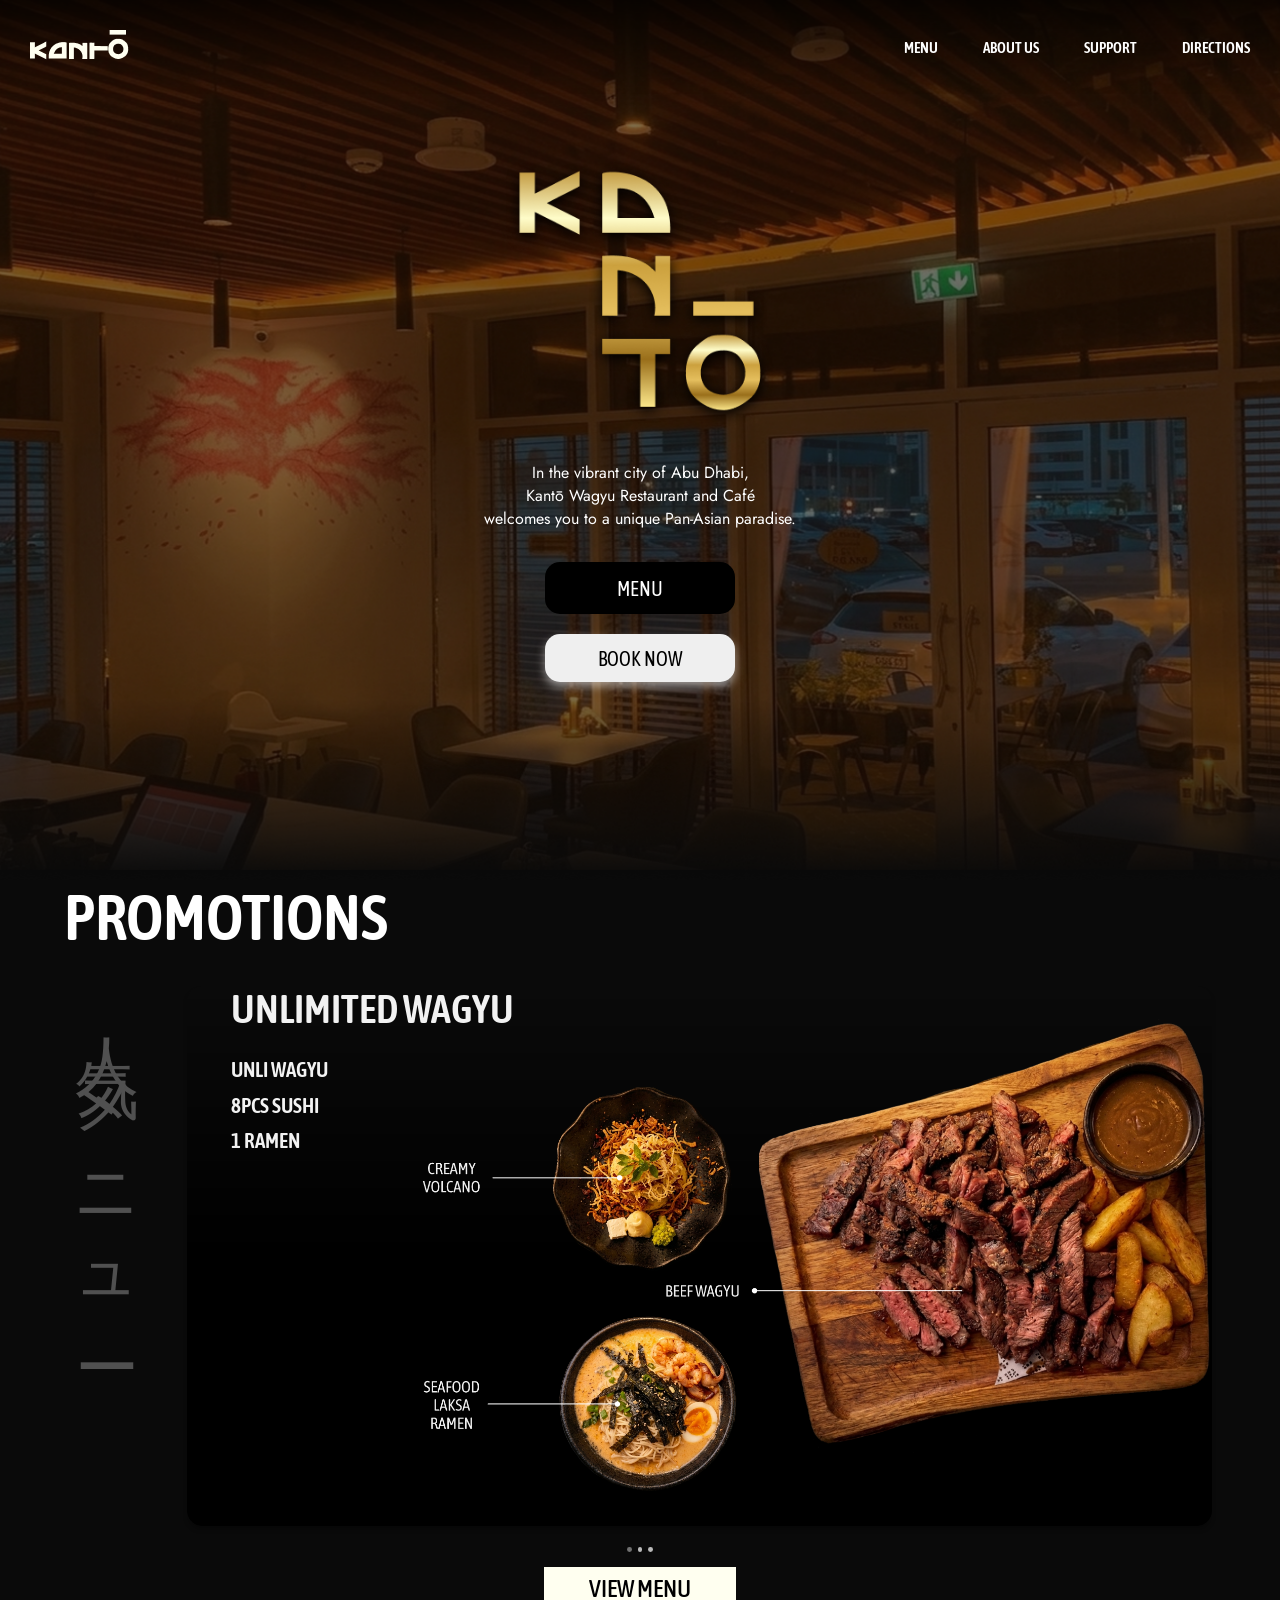
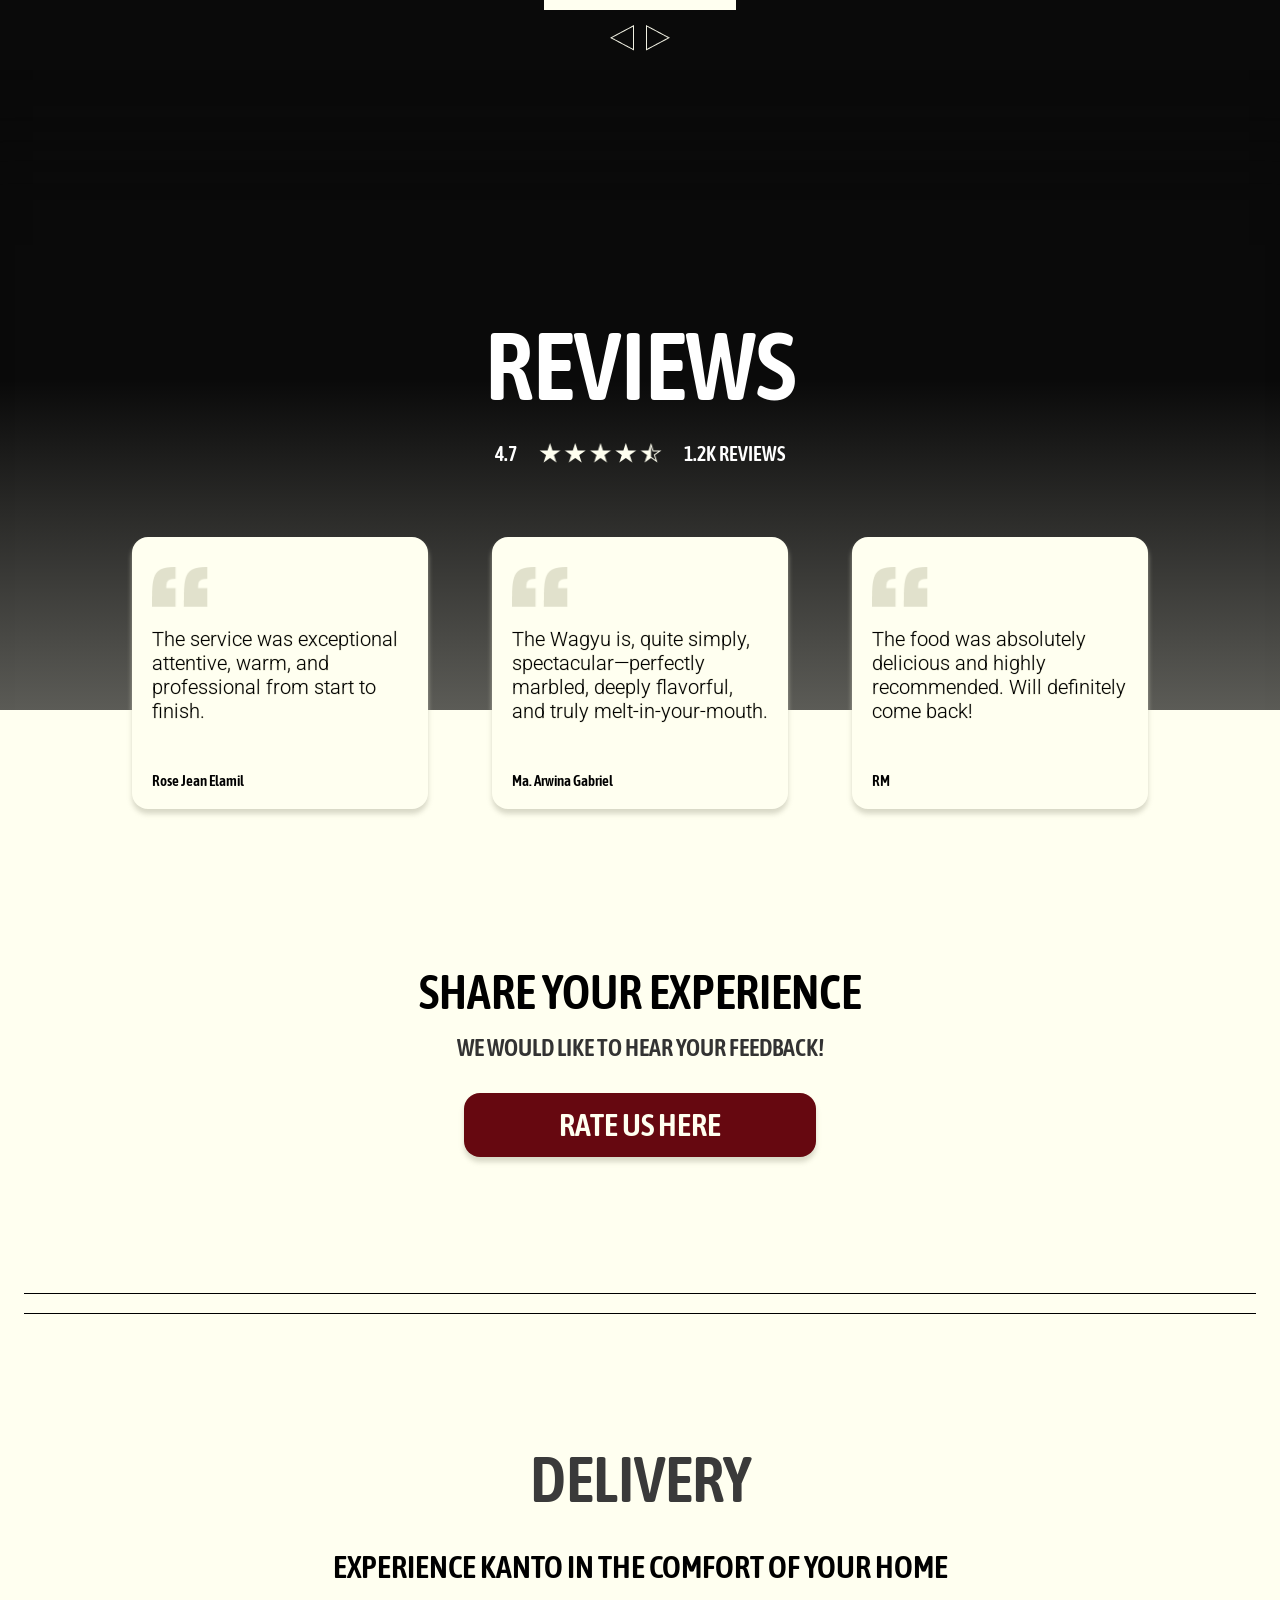
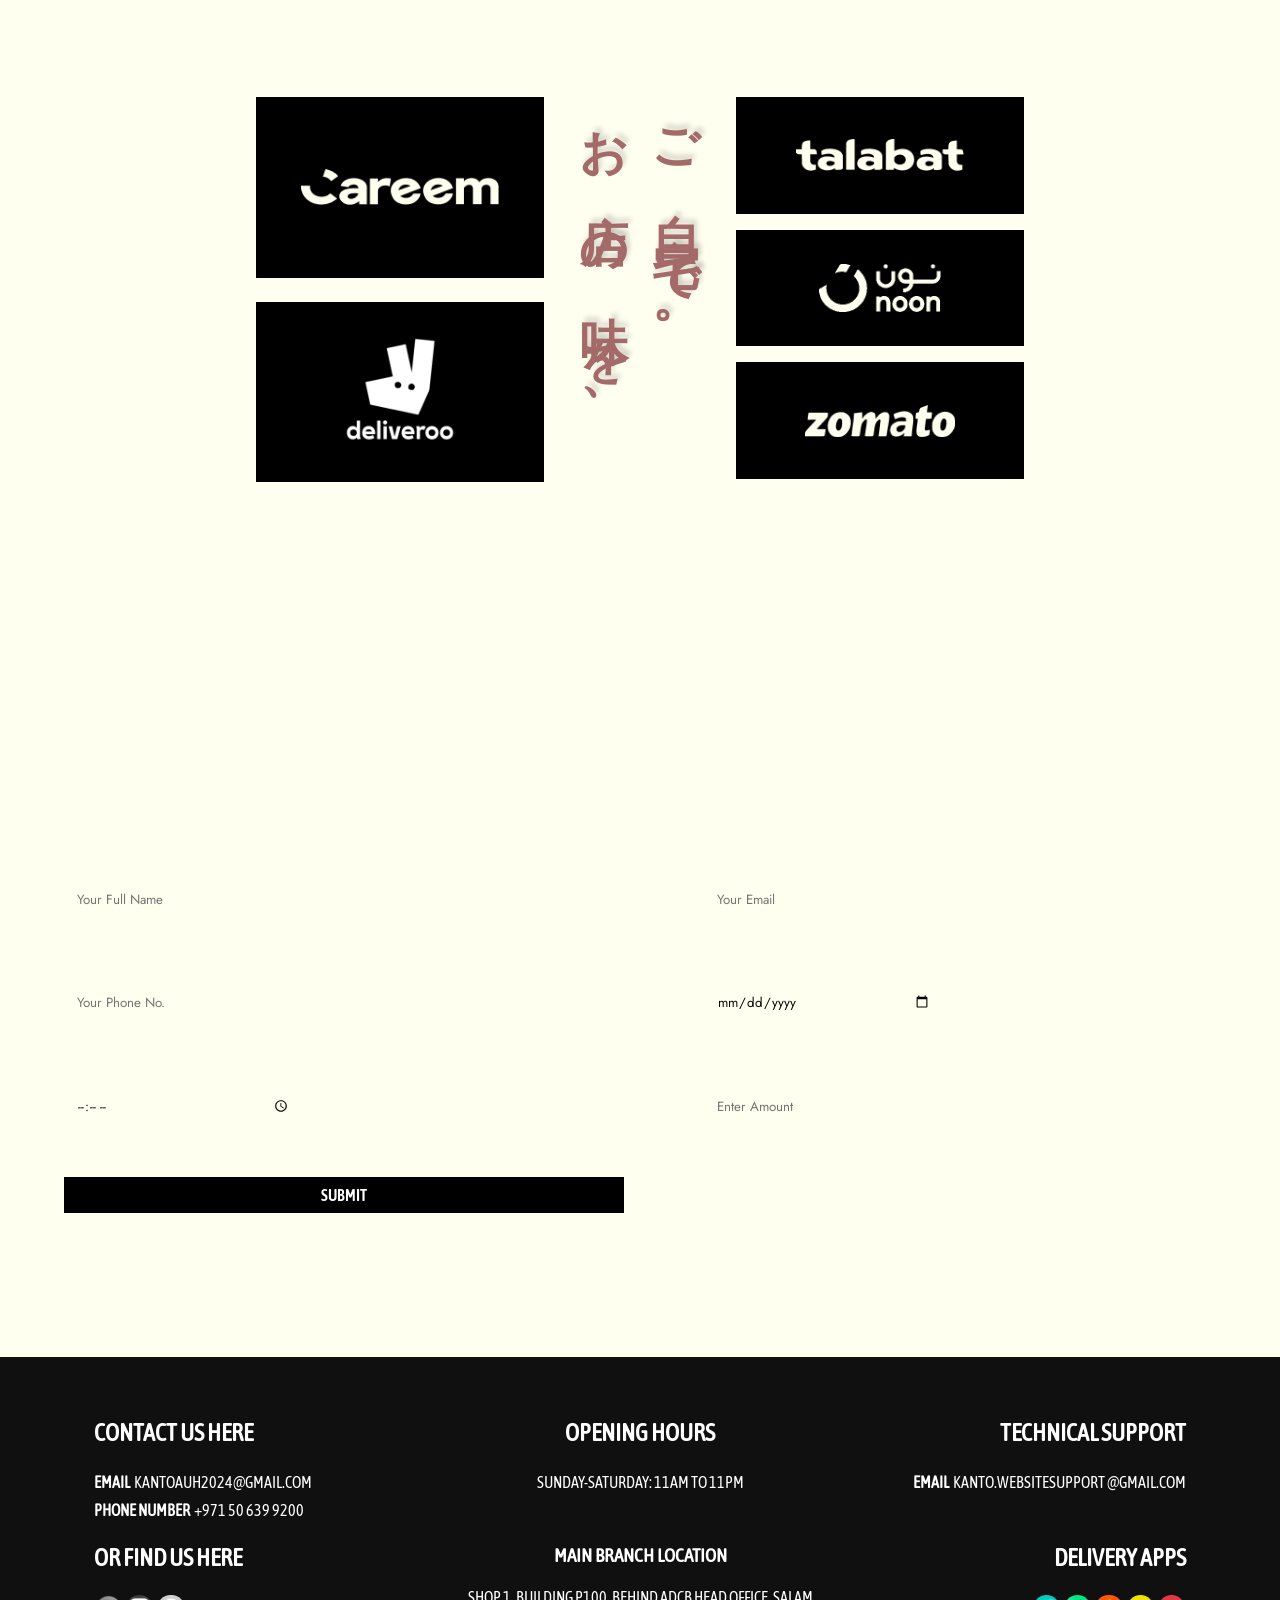
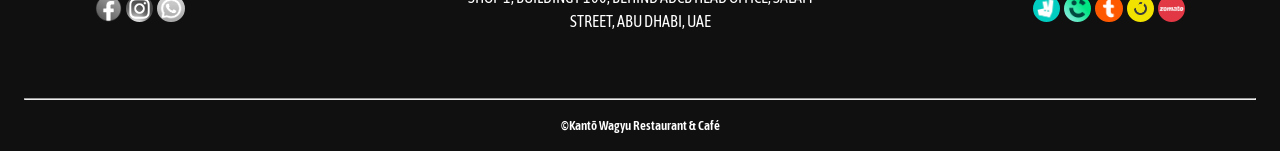
==== Website/index.html @ 74eca1c1 "Fix Backgrounds" ====
<!DOCTYPE html>
<html lang="en">

<head>
    <meta charset="UTF-8">
    <meta name="viewport" content="width=device-width, initial-scale=1.0">
    <link rel="stylesheet" href="style.css"> <!-- External style sheet -->
    <link rel="icon" href="website-media/Header/kanto-main-logo.ico" type="image/x-icon"> <!-- Sets document icon -->
    <title>Kantō Wagyu Restaurant & Café</title>
</head>

<body id="home-pattern-bg">
    <!-- Header Section -->
    <header class="bg-img" id="home-bg">
        <!-- Navigation  -->
        <nav class="nav-bar">
            <!-- Logo that leads to Home -->
            <a href="index.html">
                <img src="website-media/Header/kanto-nav.png" class="header-logo" alt="Kanto Logo">
            </a>

            <!-- Navigation Links -->
            <div class="nav-links" id="nav-links">
                <ul>
                    <li><a href="menu.html">MENU</a></li>
                    <li><a href="about.html">ABOUT US</a></li>
                    <li><a href="support.html">SUPPORT</a></li>
                    <li><a href="directions.html">DIRECTIONS</a></li>
                </ul>
            </div>

            <!-- Navigation button for mobile -->
            <button class="nav-button" id="nav-toggle">
                <img src="website-media/Header/nav-button.png" alt="nav button">
            </button>
        </nav>

        <!-- Home -->
        <div class="overlay-cont">
            <img src="website-media/Header/kanto-main-logo.png" alt="kanto main logo">
            <p><span class="extra-header-text">In the vibrant city of Abu Dhabi,<br></span> Kantō Wagyu Restaurant and
                Café<span class="remove-desktop-text">, <br>a unique Pan-Asian paradise.
                </span><span class="extra-header-text"> <br>welcomes you to a unique
                    Pan-Asian paradise.</span></p>
            <button id="menu-header-button" onclick="window.location.href = 'menu.html';">MENU</button>
            <button id="book-header-button" onclick="window.location.href = 'home.html#book';">BOOK NOW</button>
        </div>
    </header>
    <p lang="ja" class="japanese-promotions-text" id="jap-promotion-text-1">人気メニュー</p>
    <!-- Main Section -->
    <main id="home-main">
        <section id="promotions">
            <h1>PROMOTIONS</h1>                
            <div class="slideshow-container">
                <p lang="ja" class="japanese-promotions-text" id="jap-promotion-text-2">人気メニュー</p>
                <div class="promotion-offer">
                    <div class="offers-text">                        
                        <h2>UNLIMITED WAGYU</h2>
                        <div class="offer-details">
                            <p>UNLI WAGYU</p>
                            <p>8PCS SUSHI</p>
                            <p>1 RAMEN</p>
                        </div>
                    </div>
                    <picture onclick="window.location.href = 'menu.html#promos';">
                        <source media="(min-width: 1280px)"
                            srcset="website-media\Home\offers-carousel\unli-wagyu\unli-wagyu-desktop.png">
                        <source media="(min-width: 800px)"
                            srcset="website-media\Home\offers-carousel\unli-wagyu\unli-wagyu-tablet.png">
                        <img src="website-media/Home/offers-carousel/unli-wagyu/unli-wagyu-mobile.png" alt="unli wagyu"
                            width="100%">
                    </picture>
                </div>

                <div class="promotion-offer">
                    <div class="offers-text">
                        <h2>UNLIMITED WAGYU</h2>
                        <div class="offer-details">
                            <p>UNLI WAGYU</p>
                            <p>8PCS SUSHI</p>
                            <p>1 RAMEN</p>
                        </div>
                    </div>
                    <picture onclick="window.location.href = 'menu.html#promos';">
                        <source media="(min-width: 1280px)"
                            srcset="website-media\Home\offers-carousel\unli-wagyu\unli-wagyu-desktop.png">
                        <source media="(min-width: 800px)"
                            srcset="website-media\Home\offers-carousel\unli-wagyu\unli-wagyu-tablet.png">
                        <img src="website-media/Home/offers-carousel/unli-wagyu/unli-wagyu-mobile.png" alt=""
                            width="100%">
                    </picture>
                </div>

                <div class="promotion-offer">
                    <div class="offers-text">
                        <h2>UNLIMITED WAGYU</h2>
                        <div class="offer-details">
                            <p>UNLI WAGYU</p>
                            <p>8PCS SUSHI</p>
                            <p>1 RAMEN</p>
                        </div>
                    </div>
                    <picture onclick="window.location.href = 'menu.html#promos';">
                        <source media="(min-width: 1280px)"
                            srcset="website-media\Home\offers-carousel\unli-wagyu\unli-wagyu-desktop.png">
                        <source media="(min-width: 800px)"
                            srcset="website-media\Home\offers-carousel\unli-wagyu\unli-wagyu-tablet.png">
                        <img src="website-media/Home/offers-carousel/unli-wagyu/unli-wagyu-mobile.png" alt=""
                            width="100%">
                    </picture>
                </div>

                <a class="prev" onclick="plusSlides(-1)"><img src="website-media/Home/offers-carousel/left-arrow.png"
                        alt="left arrow"></a>
                <a class="next" onclick="plusSlides(1)"><img src="website-media/Home/offers-carousel/right-arrow.png"
                        alt="right arrow"></a>

            </div>
            <div style="text-align:center">
                <span class="dot" onclick="currentSlide(1)"></span>
                <span class="dot" onclick="currentSlide(2)"></span>
                <span class="dot" onclick="currentSlide(3)"></span>
            </div>

            <button id="view-menu-btn" type="menu" onclick="window.location.href = 'menu.html';">VIEW MENU</button>
        </section>

        <section id="reviews">
            <div class="testimonials-section">
                <h1>REVIEWS</h1>
                <div class="review-header-details">
                    <div id="star-rating">
                        <p>4.7</p>
                        <img src="website-media/Home/reviews/Rating.png" alt="Star rating">
                    </div>
                    <p>1.2K REVIEWS</p>
                </div>
                <div class="testimonials-cont">
                    <div class="testimonial">
                        <div class="testimonial-content">
                            <img src="website-media/Home/reviews/Quote.png" alt="quotes">
                            <p class="testimonial-text">The service was exceptional attentive, warm, and professional
                                from
                                start to finish.</p>
                            <p class="testimonial-writer">Rose Jean Elamil</p>
                        </div>
                    </div>
                    <div class="testimonial">
                        <div class="testimonial-content">
                            <img src="website-media/Home/reviews/Quote.png" alt="quotes">
                            <p class="testimonial-text">The Wagyu is, quite simply, spectacular—perfectly marbled,
                                deeply
                                flavorful, and truly melt-in-your-mouth.</p>
                            <p class="testimonial-writer">Ma. Arwina Gabriel</p>
                        </div>
                    </div>
                    <div class="testimonial" id="third-testimonial">
                        <div class="testimonial-content">
                            <img src="website-media/Home/reviews/Quote.png" alt="quotes">
                            <p class="testimonial-text">The food was absolutely delicious and highly recommended. Will
                                definitely come back!</p>
                            <p class="testimonial-writer">RM</p>
                        </div>
                    </div>
                </div>
            </div>
            <div class="share-experience-section">
                <h2>SHARE YOUR EXPERIENCE</h2>
                <h3>WE WOULD LIKE TO HEAR YOUR FEEDBACK!</h3>
                <button type="button"
                    onclick="window.location.href = 'https://www.google.com/search?q=google+reviews+kanto+wagyu&sca_esv=33d040cb389eca3f&biw=1536&bih=738&sxsrf=ANbL-n4kOKtAxNxRjHkMAG6D3qXJvG21lA%3A1777046009325&ei=-ZHraZHhEt3o7_UPidOHuAI&oq=google+reviews+&gs_lp=[base64]&sclient=gws-wiz-serp#lrd=0x3e5e67fa5ac65985:0x7c468b4ffab50834,3,,,,'">
                    RATE US HERE
                </button>
            </div>
        </section>

        <section id="delivery">
            <hr>
            <hr>

            <h1>DELIVERY</h1>
            <h2>EXPERIENCE KANTO IN THE COMFORT OF YOUR HOME</h2>
            <div class="supported-deliveries">
                <div class="left-delivery-brand">
                    <a href="https://www.careem.com/en-AE/food?srsltid=AfmBOopY6dyT9Fq6PMv54_ls0Q9TacLWR9AQfyQo1hq0aner9zUSiROL"
                        target="_blank" class="delivery-brand">
                        <img src="website-media/Home/delivery/careem.png" alt="careem">
                    </a>
                    <a href="https://deliveroo.ae/menu/abu-dhabi/al-danah/kanto-wagyu-restaurant-and-cafe"
                        target="_blank" class="delivery-brand" id="deliveroo-delivery">
                        <img src="website-media/Home/delivery/deliveroo.png" alt="deliveroo">
                    </a>
                </div>

                <div id="japanese-delivery-text">
                    <h3 lang="ja">お店の味を、</h3>
                    <h3 lang="ja">ご自宅で。</h3>
                </div>

                <div class="right-delivery-brand">
                    <a href="https://www.talabat.com/uae/restaurant/735410/kanto-wagyu-restaurant-and-caf-tourist-club-area-al-zahiya?aid=6485"
                        target="_blank" class="delivery-brand">
                        <img src="website-media/Home/delivery/talabat.png" alt="talabat">
                    </a>
                    <a href="https://food.noon.com/uae-en/outlet/KNTWGYZZ1J-Kant%C5%8D%20Wagyu/" target="_blank"
                        class="delivery-brand" id="noon-delivery"><img src="website-media/Home/delivery/noon.png"
                            alt="noon">
                    </a>
                    <a href="https://www.zomato.com/abudhabi/kanto-najda" target="_blank" class="delivery-brand"><img
                            src="website-media/Home/delivery/zomato.png" alt="zomato">
                    </a>
                </div>
            </div>
        </section>

        <section id="book">
            <h1>RESERVATION</h1>
            <h2>DINE WITH US — RESERVE WITH US NOW</h2>
            <form id="form" action="https://api.web3forms.com/submit" method="POST">

                <input type="hidden" name="access_key" value="0e348fdd-46d6-4855-92d9-6eb8d5ed67f2">
                <input type="hidden" name="subject" value="Table Reservation Inquiry">
                <input type="hidden" name="from_name" value="Customer">

                <div class="book-first-name">
                    <label for="First Name">Full Name*</label>
                    <input type="text" name="name" id="bname" placeholder="Your Full Name" required>
                </div>

                <div class="book-phone-number">
                    <label for="Phone Number">Phone Number*</label>
                    <input type="number" name="mobile" id="bphonenumber" placeholder="Your Phone No." required>
                </div>

                <div class="book-email">
                    <label for="Email">Email*</label>
                    <input type="text" name="email" id="bemail" placeholder="Your Email" required>
                </div>

                <div class="book-date">
                    <label for="Date">Date*</label>
                    <input type="date" name="date" id="bdate" required>
                </div>

                <div class="book-time">
                    <label for="Time">Time*</label>
                    <input type="time" name="time" id="btime" required>
                </div>

                <div class="book-guests">
                    <label for="Guest Size">Guest Size*</label>
                    <input type="number" name="guest" id="bguest" placeholder="Enter Amount" required>
                </div>

                <button type="submit" value="send">SUBMIT</button>
            </form>
        </section>
    </main>

    <!-- Footer Section -->
    <footer>
        <div class="more-info">

            <!-- Kanto Wagyu Contact Information -->
            <div class="contact-us-here">
                <h5>CONTACT US HERE</h5>
                <p><b>EMAIL</b> KANTOAUH2024@GMAIL.COM</p>
                <p><b>PHONE NUMBER</b> +971 50 639 9200</p>
            </div>

            <!-- Kanto Wagyu Social Media -->
            <div class="find-us-here">
                <h5>OR FIND US HERE</h5>
                <div class="footer-social-media">
                    <a href="https://www.facebook.com/kantowagyurestaurant/" target="_blank"><img
                            src="website-media/Footer/facebook.png" alt="facebook"></a>
                    <a href="https://www.instagram.com/kantowagyu/" target="_blank"><img
                            src="website-media/Footer/instagram.png" alt="instagram"></a>
                    <a href="https://wa.me/971506399200" target="_blank"><img src="website-media/Footer/whatsapp.png"
                            alt="whatsapp"></a>
                </div>
            </div>

            <!-- Kanto Wagyu Opening Hours -->
            <div class="opening-hours">
                <h5>OPENING HOURS</h5>
                <p>SUNDAY-SATURDAY: 11AM TO 11PM</p>
            </div>

            <!-- Technical Support Contact Information  -->
            <div class="technical-support">
                <h5>TECHNICAL SUPPORT</h5>
                <p><b>EMAIL</b> KANTO.WEBSITESUPPORT <span>@GMAIL.COM</span></p>
            </div>

            <!-- Kanto Wagyu Location -->
            <div class="branch-location">
                <h6>MAIN BRANCH LOCATION</h6>
                <p>SHOP 1, BUILDING P100, BEHIND ADCB HEAD OFFICE, SALAM STREET, ABU DHABI, UAE</p>
            </div>

            <!-- Delivery Apps -->
            <div class="delivery-apps">
                <h5>DELIVERY APPS</h5>
                <div class="footer-delivery-apps">
                    <a href="https://deliveroo.ae/menu/abu-dhabi/al-danah/kanto-wagyu-restaurant-and-cafe"
                        target="_blank"><img src="website-media/Footer/deliveroo.png" alt="deliveroo"></a>
                    <a href="https://www.careem.com/en-AE/food?srsltid=AfmBOopY6dyT9Fq6PMv54_ls0Q9TacLWR9AQfyQo1hq0aner9zUSiROL"
                        target="_blank"><img src="website-media/Footer/careem.jpg" alt="careem"></a>
                    <a href="https://www.talabat.com/uae/restaurant/735410/kanto-wagyu-restaurant-and-caf-tourist-club-area-al-zahiya?aid=6485"
                        target="_blank"><img src="website-media/Footer/talabat.png" alt="talabat"></a>
                    <a href="https://food.noon.com/uae-en/outlet/KNTWGYZZ1J-Kant%C5%8D%20Wagyu/" target="_blank"><img
                            src="website-media/Footer/noon.png" alt="noon"></a>
                    <a href="https://www.zomato.com/abudhabi/kanto-najda" target="_blank"><img
                            src="website-media/Footer/zomato.png" alt="zomato"></a>
                </div>
            </div>
        </div>

        <hr>

        <p class="copyright">&copy;Kantō Wagyu Restaurant & Café</p>
    </footer>

    <script src="index.js"></script> <!-- External JavaScript  -->
</body>

</html>
---- Website/style.css ----
/* ===== FONTS INITIALIZE ===== */

@font-face {
    font-family: 'Asap Condensed';
    src: url(website-media/Fonts/AsapCondensed-Regular.ttf) format('truetype');
}

@font-face {
    font-family: 'Asap Condensed Medium';
    src: url(website-media/Fonts/AsapCondensed-Medium.ttf) format('truetype');
}

@font-face {
    font-family: 'Asap Condensed SemiBold';
    src: url(website-media/Fonts/AsapCondensed-SemiBold.ttf) format('truetype');
}

@font-face {
    font-family: 'Jost';
    src: url(website-media/Fonts/Jost-VariableFont_wght.ttf) format('truetype');
}

@font-face {
    font-family: 'Noto Serif JP';
    src: url(website-media/Fonts/NotoSerifJP-SemiBold.ttf) format('truetype');
}

@font-face {
    font-family: 'Roboto';
    src: url(website-media/Fonts/Roboto-Light.ttf) format('truetype');
}



/* ===== ROOT VARIABLES ===== */
:root {
    --main-font: 'Asap Condensed';
    --main-font-medium: 'Asap Condensed Medium';
    --main-font-bold: 'Asap Condensed SemiBold';
    --secondary-font: 'Jost';
    --tertiary-font: 'Roboto';
    --japanese-font: 'Noto Serif JP';
}

body {
    margin: 0;
    padding: 0;
    background: linear-gradient(#0A0A0A, #0A0A0A, #0A0A0A, #fffff0, #fffff0, #fffff0);
    font-family: Arial, Helvetica, sans-serif; /* not final lol */
    display: flex;
    flex-direction: column;
}

/* ===== HEADER SECTION STYLING ===== */

/* Header Backgrounds Styling */
.bg-img {
    background-image: url("website-media/Header/home-bg.png");
    width: 100%;
    height: 50em;
    background-position: bottom;
    background-repeat: no-repeat;
    background-size: cover;
    position: relative;
}

/* The spacing between the header logo and navigation button */


header nav {
    display: flex;
    justify-content: space-between;
    align-items: center;
    width: 100%;
    background: linear-gradient(rgba(0, 0, 0, 0.726), transparent);
    top: 0;
    position: fixed;
    z-index: 1000;
}

header nav .scrolled {
    background-color: black;
}

/* The background color for when the navigation is opened */
header.nav-open nav {
    background: #0A0A0A;
}

/* Kanto logo's size and spacing */
.header-logo {
    width: 70px;
    height: 20px;
    margin: 30px;
}

/* Navigation button's styling and spacing */
.nav-button {
    margin: 30px;
    background: none;
    border: none;
    cursor: pointer;
    transition: transform 0.2s ease;
}

/* The transformation for when the button is clicked */
.nav-button:active {
    transform: scale(0.9);
}

/* The menu icon's size */
.nav-button img {
    width: auto;
    height: 15px;
}

/* The navigation links' styling when it's opened */
.nav-links {
    position: absolute;
    top: 5em;
    left: 0;
    width: 100%;
    max-height: 0;
    opacity: 0;
    transform: translateY(-10px);
    overflow: hidden;
    background: #0A0A0A;
    transition: max-height 0.4s ease, opacity 0.3s ease, transform 0.3s ease;
    font-family: var(--main-font-bold), sans-serif;
}

/* The transformation when the navigation links are presented */
.nav-links.open {
    max-height: 400px;
    opacity: 1;
    transform: translateY(0);
    border-top: 1px solid #e2e2e2;
}

/* The navigation list's styling as a whole */
.nav-links ul {
    list-style: none;
    margin: 0;
    padding: 0;
}

/* Styling for each navigation anchor link */
.nav-links ul li a {
    display: block;
    padding: 15px 0;
    text-decoration: none;
    text-align: center;
    color: #e2e2e2;
    animation: fade-up 0.4s ease forwards;
}

/* When the mouse cursor hovers a navigation link */
.nav-links ul li a:hover {
    background-color: #660810;
}

.overlay-cont {
    display: flex;
    flex-direction: column;
    align-items: center;
    justify-content: center;
    margin-top: 5em;
}

.overlay-cont p {
    color: white;
    text-align: center;
    font-size: 0.9em;
    margin: 0 2em;
    padding: 2em 0;
    font-family: var(--secondary-font), sans-serif;
}

.extra-header-text {
    display: none;
}

.overlay-cont img {
    height: 166px;
    margin-top: 5em;
}

.overlay-cont button {
    width: 9.6em;
    height: 2.5em;
    margin-bottom: 1em;
    border-radius: 15px;
    font-family: var(--main-font), sans-serif;
    font-size: 0.9em;
}

#menu-header-button {
    background-color: black;
    border: none;
    color: white;
    transition: ease 0.3s;
}

#menu-header-button:hover {
    background-color: hsl(0, 0%, 20%);
    box-shadow: none;
}

#book-header-button {
    box-shadow: 0 5px 10px rgba(255, 255, 255, 0.5);
    border: none;
    transition: ease 0.3s;
}

#book-header-button:hover {
    background-color: hsl(0, 0%, 80%);
}


/* =============== MOBILE FIRST APPROACH =============== */

/* ===== MAIN STYLING (MENU PAGE) ===== */

#menu-bg {
    background-image: url(website-media/Menu/reviews-menu-bg.png);
    background-repeat: no-repeat;
    background-position: bottom;
    background-size: cover;
    background-attachment: fixed;
}

.title {
    margin: 20px 0 0 0;
    color: #FFFFFF;
    text-align: center;
    line-height: 1.0;
    font-family: var(--main-font), sans-serif;
    background: black;
}

.title h1 {
    padding: 3em 0 0 0;
    font-size: 25px;
}

.title h2 {
    margin: 5px 0 0 0;
    font-weight: 100;
    font-size: 18px;
}

.btn-container {
    padding: 20px 0;
    display: flex;
    flex-wrap: wrap;
    justify-content: center;
    gap: 10px;
    background: black;
}

.btn-container button {
    padding: 5px 15px;
    background-color: #660810;
    color:#FFFFFF;
    font-size: 10px;
    border: none;
    border-radius: 10px;
    font-family: var(--secondary-font), sans-serif;
}

.btn-container button:hover, .beige-bg button:hover {
    background-color: #350000;
    box-shadow: 0 0 8px 2px #801622;
    transform: scale(1.03);
    transition: 0.2s ease;
}

hr {
    margin: 0;
}

.menu-display-section {
    background: linear-gradient(#000000ac 1%, transparent);
    padding: 20px;
    font-family: var(--main-font), sans-serif;
    color:#FFFFFF;
}

.menu-group, .sub-menu-group {
    display: grid;
    grid-template-columns: repeat(2, 1fr);
    grid-template-rows: repeat(auto, 1fr);
    margin-top: 5px;
    gap: 10px;
}

.sub-menu-group, .sub-menu-group h2, h3 {
    grid-area: auto/span 2;
}

.sub-menu-group h3 {
    margin: 0;
    font-size: 15px;
    align-self:first baseline;
}

#business-lunch {
    margin-bottom: 0;
}

.menu-item {
    background-color: #000000;
    border-radius: 10px;
    padding: 10px;
    display: grid;
    grid-template-columns: auto 1fr;
    grid-template-rows: auto auto 1fr;
    grid-auto-flow: dense;
    grid-row-gap: 10px; 
    column-gap: 10px;
    border: solid 1px #B93B41;
    line-height: 1.5;
}


.menu-item:hover {
    transform: scale(1.05);
    transition: 0.1s ease-in;
    box-shadow: 0 0 30px 3px #3a0a05;
    background-color: #3a0a05;
    border: solid 2px #fffff0;
}

.menu-item img {
    width: 100%;
    height: auto;
    border-radius: 5px;
    grid-area: 1/span 3;
    aspect-ratio: 3 / 2;
    object-fit: cover;
}

.menu-item p {
    margin: 0;
    font-size: 0.7rem;
}

.menu-item b {
    text-transform: uppercase;
}

.menu-item i {
    color:hsl(0, 0%, 67%)
}

.menu-item p:nth-child(2) {
    grid-area: 2 /span 2;
    align-self:first baseline;
}

.menu-item p:nth-child(3) {
    text-align: right;
}

.menu-item p:nth-child(4) {
    grid-area: 3 /span 3;
    justify-self: top;
    font-size: 12px;
    line-height: 1.5;
    color:rgba(255, 255, 255, 0.5)
}

.menu-item p:nth-child(5) {
    grid-area: 4 /span 3;
    justify-self: top;
    color:rgba(255, 255, 255, 0.5)
}

#business-lunch-2 {
    grid-area: auto /span 2;
}

#business-lunch-2 p:nth-child(2) {
    font-size: 20px;
}

.beige-bg {
    background-color: #FFFFF0;
    padding: 70px;
    text-align: center;
    line-height: .5;
    font-family: var(--main-font), sans-serif;
}

.beige-bg h2 {
    font-size: 25px;
}

.beige-bg h3 {
    font-size: 13px;
}

.beige-bg button {
    padding: 8px 50px;
    background-color: #660810;
    color:#FFFFFF;
    font-size: 15px;
    border: none;
    border-radius: 10px;
    font-family: var(--main-font), sans-serif;
}

/* ===== MAIN STYLING (HOME PAGE)===== */

main #home-main {
    display: grid;
}

.japanese-promotions-text {
    font-family: var(--japanese-font), sans-serif;
    color: #959595;
    opacity: 0.5;
    z-index: 50;
    font-size: 2.5em;
    text-align: center;
    margin: -1em 0 0 0;
}

#jap-promotion-text-2 {
    display: none;
}


/* ===== MAIN STYLING (HOME PAGE: PROMOTIONS)===== */

#promotions {
    background-color: #0A0A0A;
    color: white;
    text-align: center;
    font-family: var(--main-font-bold), sans-serif;
    padding-bottom: 3em;
}

#promotions h1 {
    font-size: 2.2em;
}

.promotion-offer {display: none}
.promotion-offer picture {
    vertical-align: middle;
    
}

.promotion-offer picture img, .promotion-offer picture source {
    animation: offersAnim 1s ease;
    max-width: 30em;
}

/* Slideshow container */
.slideshow-container {
    position: relative;
    margin: auto;
}

/* Next & previous buttons */
.prev, .next {
    cursor: pointer;
    position: absolute;
    top: 50%;
    width: auto;
    padding: 16px;
    margin-top: -22px;
    color: white;
    font-weight: bold;
    transition: 0.6s ease;
    border-radius: 0 3px 3px 0;
    user-select: none;
}

/* Position the "next button" to the right */
.next {
    right: 0;
    border-radius: 3px 0 0 3px;
}

/* Position the "next button" to the right */
.prev {
    left: 0;
    border-radius: 3px 0 0 3px;
}

.offers-text {
    color: #f2f2f2;
    text-align: center;
    position: absolute;
    width: 100%;
}

.offer-details {
    display: flex;
    gap: 2.5em;
    justify-content: center;
    animation: carouselAnim 0.5s ease forwards;
    animation-delay: 1s;
}

.offers-text h2 {
    font-size: 3em;
    margin: 0 0.3em 0.5em 0.3em;
    animation: carouselAnim 0.5s ease forwards;
    animation-delay: 0.8s;
}

/* The dots/bullets/indicators */
.dot {
    cursor: pointer;
    height: 0.3em;
    width: 0.3em;
    margin: 0 2px;
    background-color: #bbb;
    border-radius: 50%;
    display: inline-block;
    transition: background-color 0.6s ease;
}

.active, .dot:hover {
    background-color: #717171;
}

@keyframes carouselAnim {
    0% {opacity: 0; transform: translateX(-100px)} 
    100% {opacity: 1; transform: translateX(0px)}
}

@keyframes offersAnim {
    0% {opacity: 0; transform: scale(1.1)} 
    100% {opacity: 1; transform: scale(1)}
}

#view-menu-btn {
    margin: 1em;
    width: 5.8em;
    height: 1.55em;
    font-family: var(--main-font-medium), sans-serif;
    font-size: 1.25em;
    background-color: #FFFFF0;
    border: none;
}

/* ===== MAIN STYLING (HOME PAGE: REVIEWS)===== */

#reviews {
    font-family: var(--main-font-bold), sans-serif;   
}

#reviews h1{
    color: white;
    font-size: 2.25em;
    text-align: center;
    margin: 0 auto;
    padding-top: 3em;
}

.review-header-details {
    color: white;
    display: flex;
    flex-direction: column;
    justify-content: center;
    margin: 0.5em 0;
    text-align: center;
    gap: 0.5em;
}

#star-rating {
    display: flex;
    justify-content: center;
    gap: 0.5em;
}

.review-header-details p {
    margin: 0;
    font-size: 0.9em;
}

.review-header-details img {
    width: 5.5em;
    align-self: center;
}

.testimonials-section {
    background-image: linear-gradient(#0a0a0a, transparent),url(website-media/Home/reviews/reviews-bg-mobile.png);
    background-position: top;
    background-size: cover;
    height: 49em;
    background-repeat: no-repeat;
    background-attachment: fixed;
    box-shadow: inset 0 10em 5em -5em#0a0a0a85;
}

.testimonials-cont {
    display: flex;
    flex-direction: column;
    justify-content: center;
    align-items: center;
    margin-top: 4.5em;
    gap: 2.25em;
}

.testimonial {
    background-color: #FFFFF0;
    box-shadow: 0 5px 10px rgba(255, 255, 255, 0.5);
    border-radius: 1em;
    width: 20.2em;
    height: 10.3em;
    display: flex;
}

.testimonial-content {
    display: grid;
    grid-template-columns: 1fr 2fr;
    grid-template-rows: 1fr auto;
    padding: 2em 1em 1em 1em;
    column-gap: 0.1em;
}

.testimonial img {
    width: 4em;
    justify-self: start;
}

.testimonial .testimonial-writer {
    justify-self: start;
    align-self: start;
    font-size: 0.85em;
    margin: 0;
}

.testimonial-text {
    margin: 0 1.1em 0 0;
    font-family: var(--tertiary-font), sans-serif;
    -webkit-text-stroke: 0.5px #E1E1CC;
    paint-order: stroke fill;
}

#third-testimonial {
    box-shadow: 0 5px 5px #c9c9b7b5;
}

.share-experience-section {
    padding: 10em 0 5em 0;
    background-color: #FFFFF0;
}

.share-experience-section h2 {
    font-size: 2em;
    margin: 0.3em;
    text-align: center;
}

.share-experience-section h3 {
    margin: 0;
    font-size: 1em;
    text-align: center;
    color: #333333;
}

.share-experience-section button {
    color: #FFFFF0;
    font-family: var(--main-font-bold),sans-serif;
    font-size: 1.25em;
    background-color: #660810;
    border: none;
    width: 11em;
    height: 2.5em;
    border-radius: 0.5em;
    box-shadow: 0 5px 5px #c9c9b7b5;
    display: block;
    margin: 3em auto 0 auto;
}


/* ===== MAIN STYLING (HOME PAGE: DELIVERY)===== */

#delivery {
    background-color: #FFFFF0;
    padding: 1.5em;
    margin: 0;
    font-family: var(--main-font-bold), sans-serif;
}

#delivery hr{
    background-color: #000000;
    height: 0.5px;
    border: 0;
    margin-bottom: 1.25em;
}

#delivery h1 {
    font-size: 2.5em;
    color: #3A3A3A;
    text-align: center;
    margin: 2em 0 0.5em 0;
}

#delivery h2 {
    font-size: 1.25em;
    text-align: center;
    margin: 1em;
}

.supported-deliveries {
    justify-content: center;
    align-items: center;
    margin-top: 3em;
    margin: 3em 0 2em 0;
}

.supported-deliveries h3 {
    display: none;
}

.supported-deliveries a {
    background-color: #000000;
    width: 13.6em;
    height: 6em;
    display: flex;
    justify-content: center;
    align-items: center;
}

.supported-deliveries, .supported-deliveries .left-delivery-brand, .supported-deliveries .right-delivery-brand {
    display: flex;
    flex-direction: column;
    gap: 1.5em;
}

 #delivery img {
    height: 1.8em;
    display: flex;
 }

 #deliveroo-delivery img{
    height: 4em;
 }

 #noon-delivery img {
    height: 2.5em;
 }

/* ===== MAIN STYLING (HOME PAGE: RESERVATION)===== */

#book {
    background-image: url(website-media/Home/reservation/reserve-bg-mobile.png);
    background-size: cover;
    background-repeat: no-repeat;
    background-position: right;
    padding: 1em;
    font-family: var(--main-font-bold), sans-serif;
    color: #FFFFF0;
    text-align: center;
    background-attachment: fixed;
    
}

#book h1 {
    font-size: 2.5em;
    margin: 0.5em;
}

#book h2 {
    font-size: 1.25em;
}

#book form {
    display: flex;
    flex-direction: column;
    align-items: center;
    margin: 3em 0;
}

#book form div {
    display: flex;
    flex-direction: column;
}

#book form input {
    margin: 0.7em 0 1em 0;
    width: 12.9em;
    padding: 0.5em 1em;
    font-family: var(--secondary-font), sans-serif;
    background-color: #FFFFF0;
    border: none;
    color: #0A0A0A;
}

#book form input:focus {
    box-shadow: 0px 0px 10px #B93B41;
    font-weight: 500;
    outline: solid 0.5px white;
}

#book form button {
    width: 12.5em;
    background-color: #000000;
    border: none;
    font-size: 1em;
    color: white;
    font-family: var(--main-font-bold), sans-serif;
    height: 2.3em;
    padding: 0;
    margin: 1em 0;
}

/* ===== ABOUT US STYLING ===== */
.black-bg {
    background: #0A0A0A;
    color:#FFFFFF;
    font-family: var(--tertiary-font), sans-serif;
} 

#about-us-bg {
    background-image: url(website-media/Header/About\ Us\ Banner\ BG\ 1.png);
    background-repeat: no-repeat;
    background-position: bottom;
    margin: 80px 30px 30px 30px;
    padding: 100px;
    display: flex;
    flex-direction: column;
    justify-content: center;
    align-items: center;
}

#about-us-bg h4 {
    color: #FFFFF0;
    text-align: center;
    font-size: 12px;
}

#about-us-bg button {
    background-color: #FFFFF0;
    padding: 10px 15px;
    margin: 10px;
    color:#0A0A0A;
    text-align: center;
    font-size: 12px;
    border: none;
    border-radius: 3px;
}

#about-us-bg button:hover {
    background-color: #737373;
}

#japanese-about-text {
    margin: 0;
    writing-mode: vertical-rl;
    text-orientation: upright;
    align-self: center;
    letter-spacing: 15px;
}

.why-we-started, .sushi-images, .logo-story {
    padding: 30px;
    display: flex;
    flex-direction: column;
    justify-content: center;
    align-items: center;
    gap: 15px;
}

.why-we-started h2, .logo-story h2 {
    font-family: var(--main-font), sans-serif;
    font-size: 1.9em;
    word-spacing: 5px;
    font-weight: 900;
    text-align: center;
}

.why-we-started p {
    text-align: center;
}

.logo-story img, .kanto-elements img {
    width: 100%;
    height: auto;
}

.sushi-images {
    padding: 3px;
    flex-direction: row;
    gap: 80px;
}

.sushi {
    display: grid;
    grid-template-columns: repeat(1, 1fr);
    grid-template-rows: repeat(2, 1fr);
    justify-items: center;
    column-gap: 20px;
}

.kanto-elements {
    padding: 20px;
    display: grid;
    grid-template-columns: repeat(2, 1fr);
    font-family: var(--japanese-font), sans-serif;
    justify-items: center;
    font-size: 0.7em;
    gap: 10px;
}

.element-text {
    align-content: center;
}

/* ===== SUPPORT STYLING ===== */
#support-bg {
    background: none;
}

#support-bg ul li a {
    color: #660810
}

#support-body {
    background: none;
    font-family: var(--main-font-bold), sans-serif;
}

#questions {
    background-image: url(website-media/Support/Support\ BG\ Mobile.png);
    background-position: center;
    background-size: cover;
    background-repeat: no-repeat;
    color: #660810;
    margin: 0;
    padding: 100px 20px;
    display: grid;
    place-items: center;
    background-attachment: fixed;
}

#questions h1 {
    text-align: center;
    font-size: 1.9em;
    margin: 70px 20px;
}

.faq-list {
    margin: 100px auto;
    max-width: 70vw;    
}

.faq {
    background: #FFFFF0;
    border-radius: 0.5rem;
    border: solid 1px #660810;
    box-shadow: 0 5px 15px rgba(0, 0, 0, 0.1);
    gap: 10px;
    padding: 10px;
    margin-bottom: 20px;
}


.question {
    display: flex;
    justify-content: space-between;
    align-items: center;
    text-transform: capitalize;
    gap: 15px;
    font-size: 1em;
}

.question p {
    margin: 0;
    font-weight: 700;
    line-height: 1.5;
}

.question-btn {
    font-size: 0.9em;
    background: transparent;
    border-color: transparent;
    cursor: pointer;
    color: #660810;
    transition: all 0.3s linear;
}

.question-btn:hover {
    transform: rotate(90deg);
}

.answer {
    padding: 5px 0;
    border-top: 1px solid rgba(0, 0, 0, 0.2);
    line-height: 1.5;
}

.answer p {
    margin-bottom: 0;
    font-family: var(--main-font-medium);
    font-weight: 100;
    font-size: 0.8em;
    animation: showAnswer 0.5s ease;
}

/* hide text */
.answer {
    display: none;
}

.show-text .answer {
    display: block;
}

@keyframes showAnswer {
    0% {
        opacity: 0.5;
        transform: translateY(-5px);
    } 
    100% {
        opacity: 1;
        transform: translateY(0px);
    }
}

.minus-icon {
    display: none;
}

.faq.show-text .plus-icon {
    display: none;
}

.show-text .minus-icon {
    display: inline;
}

#feedback {
    background-image: url(website-media/Support/Contact\ Form\ BG\ Mobile.png);
    background-position: top;
    background-size: cover;
    justify-content: center;
    margin: 0;
    color: #FFFFF0;
}

#feedback h1 {
    text-align: center;
    font-size: 2em;
    margin: 0;
    padding: 70px 20px 0;
}

#feedback h2 {
    font-family: var(--main-font-medium);
    text-align: center;
    font-size: 1em;
    font-weight: 100;
    margin: 0;
    padding: 20px 60px;
}

#feedback-form {
    display: flex;
    flex-direction: column;
    place-items: center;
    gap: 30px;
    padding: 3em 0;
}

#input-section {
    display: flex;
    flex-direction: column;
    gap: 20px;
}

#input-section div {
    display: flex;
    flex-direction: column;
}

#feedback-comment {
    display: flex;
    flex-direction: column;
}

#feedback form label {
    color: #FFFFF0;
    font-size: 0.9em;;
}

#feedback-form input, textarea {
    margin: 0.7em 0 1em 0;
    width: 15em;
    padding: 0.5em 1em;
    font-family: var(--secondary-font), sans-serif;
    background-color: #D9D9D9;
    border: none;
    color: #0A0A0A;
    transition: 0.3s ease;
}

#feedback form input:focus, textarea:focus {
    box-shadow: 0px 0px 10px #B93B41;
    font-weight: 500;
    outline: solid 0.5px white;
}

#feedback form button {
    font-family: var(--main-font-bold), sans-serif;
    width: 130px;
    height: 40px;
    background-color: #31070B;
    border: none;
    font-size: 1em;
    color: white;
    padding: 0;
    margin: 1em 0;
}

#feedback form button:hover {
    background-color: #180507;
}

#support-footer {
    background: #31070B;
}

/* ===== DIRECTIONS STYLING ===== */

.directions-sec {
    background-image: url("website-media/Directions/directions-page-bg-mobile.png");
    background-position: bottom;
    background-repeat: no-repeat;
    background-size: cover;
    font-family: var(--main-font-bold), sans-serif;
    text-align: center;
    padding: 0.5em 0;
}

.directions-sec .header-desc {
    color: #660810;
}

.directions-sec .header-desc h1 {
    font-size: 2.25em;
    margin: 4em 0 0 0;
}

.directions-sec .header-desc p {
    margin: 0;
    font-family: var(--main-font), sans-serif;
}

.loc-details{
    background-color: #660810;
    display: grid;
    grid-template-columns: 1fr;
    grid-template-rows: auto;
    padding: 1em;
    max-width: 75%;
    margin: 3em auto 5em auto;
    text-align: left;
    color: #FFFFF0;
}

.loc-details hr {
    height: 2px;
    border: none;
    background-color: white;
    margin: 1em 0;
}

.loc-details h3{
    grid-area: 1/1/2/2;
    font-size: 2.25em;
    margin: 1rem 0;
}

.loc-details .loc-maps {
    grid-area: 2/1/3/2;
    margin: 0.5rem 0;
    height: 16.3em;
}

.loc-details p{
    margin: 0 0 0.5rem 0;
    line-height: 1.5em;
    font-family: var(--main-font), sans-serif;
}

/* ===== FOOTER STYLING ===== */
footer {
    background-color: #101010;
    font-family: var(--main-font), sans-serif;
    color: white;
    padding: 0 1.5em;
    grid-area: 3/1/4/1;
}

.more-info {
    display: grid;
    grid-template-columns: 1fr 1fr;
    grid-template-rows: repeat(3, auto);
    grid-row-gap: 1em;
    padding: 2rem 0;
}

.footer-social-media img, .footer-delivery-apps img {
    width: 1.7rem;
    border-radius: 50px;
    margin: 0 1px;
}

.footer-social-media img {
    filter: grayscale(100%) brightness(110%);
}

footer h5, footer h6 {
    margin: 0 0 1em 0;
}

footer h5 {
    font-size: 1em;
}

footer h6 {
    font-size: 0.75em;
}

footer p {
    font-size: 0.75em;
    margin: 0.5rem 0;
}

.contact-us-here, .opening-hours, .branch-location {
    text-align: left;
}

.find-us-here, .technical-support, .delivery-apps {
    text-align: right;
}

span {
    margin: 0 0 1em 0;
}

b {
    margin-right: 0.15em;
}

.copyright {
    text-align: center;
    padding: 1em;
    font-size: 0.8rem;
    font-family: var(--main-font-bold), sans-serif;
}

#directions-footer {
    background-color: #31070B;
}


/* ===== MEDIA QUERIES ===== */

@media (min-width: 800px) {
    /* === FOR NAVIGATION LINKS === */
    .nav-links {
        position: static;
        max-height: none;
        opacity: 1;
        transform: none;
        overflow: visible;
        background: transparent;
    }

    .nav-links ul {
        display: flex;
        justify-content: flex-end;
        gap: 25px;
        padding: 0 20px;
    }

    .nav-links ul li {
        margin: 10px 0;
    }

    .nav-links ul li a {
        display: block;
        padding: 10px;
        text-decoration: none;
        text-align: center;
        font-size: 13px;
        color: #FFFFFF;
        animation: fade-up 0.4s ease forwards;
    }

    .nav-links ul li a:hover {
        background-color: transparent;
        color: #c4c4c4;
    }

    .nav-button {
        display: none;
    }

    /* === FOR MAIN STYLING (MENU PAGE) === */
    .title {
        line-height: 1.2;
    }

    .title h1 {
        font-size: 50px;
    }

    .title h2 {
        font-size: 20px;
    }

    .btn-container button {
        padding: 10px 20px;
        font-size: 15px;
    }

    .menu-group, .sub-menu-group {
        grid-template-columns: repeat(4, 1fr);
        gap: 20px;
    }

    .sub-menu-group, .sub-menu-group h2, h3 {
        grid-area: auto/span 4;
        font-size: 35px;
    }

    .sub-menu-group h2 {
        margin: 5px 0;
    }

    .sub-menu-group h3 {
        font-size: 20px;
        font-weight: 100;
    }

    .menu-item img {
        aspect-ratio: 4 / 4;
    }

    .menu-item p {
        font-size: 0.9rem;
    }

    .menu-item p:nth-child(4), .menu-item p:nth-child(5) {
        font-size: 0.9rem;
    }

    #business-lunch-2 {
        grid-area: auto /span 4;
        padding: 15px;
    }

    #business-lunch-2 img {
        aspect-ratio: 3 / 2;
        grid-row: 1 / 5;
    }

    #business-lunch-2 p:nth-child(2) {
        font-size: 30px;
        grid-area: auto /span 2;
    }

    #business-lunch-2 p:nth-child(3) {
        font-size: 25px;
    }

    #business-lunch-2 p:nth-child(4) {
        font-size: 20px;
    }

    #business-lunch-2 p:nth-child(5) {
        font-size: 18px;
    }

    .beige-bg {
        background-color: #FFFFF0;
        padding: 150px;
        text-align: center;
        line-height: .5;
        font-family: var(--main-font), sans-serif;
    }

    .beige-bg h2 {
        margin-top: 0;
        font-size: 40px;
    }

    .beige-bg h3 {
        font-size: 20px;
    }

    .beige-bg button {
        padding: 10px 60px;
        font-size: 20px;
    }

    /* === FOR HEADER STYLING (HOME PAGE) === */

    .overlay-cont img {
        width: 14em;
        height: auto;
    }

    .overlay-cont p{
        font-size: 1em;
        margin: 0 17.5em;
    }

    .overlay-cont button {
        font-size: 1.25em;
        height: 2.4em;
        width: 9em;
    }

    .bg-img {
        height: 55em;
    }

    /* ===== MAIN STYLING (HOME PAGE: PROMOTIONS)===== */

    .japanese-promotions-text {
        font-size: 4em;
        opacity: 0.5;
    }

    .promotion-offer picture img, .promotion-offer picture source {
        max-width: 85%;
    }

    .offer-details {
        font-size: 1.33em;
        gap: 1.5em;
    }

    #promotions h1 {
        font-size: 4em;
    }

    .offers-text h2 {
        font-size: 2.5em;
        margin: 0;
    }

    .prev, .next {
        cursor: pointer;
        position: absolute;
        top: 50%;
        margin-top: 0px;
    }

    .prev img, .next img{
        width: 2em;
    }

    .next {
        right: 0;
    }

    .prev {
        left: 0;
    }

    #view-menu-btn {
        font-size: 1.5em;
        width: 7.1em;
        height: 1.8em;
    }

    /* ===== MAIN STYLING (HOME PAGE: REVIEWS)===== */

    #reviews h1 {
        font-size: 4em;
        padding-top: 2.5em;
    }

    .review-header-details {
        flex-direction: row;
        font-size: 1.25em;
        margin: 2em 0;
    }

    .review-header-details, #star-rating {
        gap: 1em;
    }

    .testimonials-section {
        background-image: url(website-media/Home/reviews/reviews-bg.png);
        height: 35em;
    }

    .testimonials-cont {
        flex-direction: row;
        gap: 2em;
    }

    .testimonial {
        width: 13.6em;
        height: 17em;
        box-shadow: 0 5px 5px #c9c9b7b5;
    }

    .testimonial-content {
        grid-template-columns: 1fr;
        grid-template-rows: auto 1fr auto;
        font-size: 1.25em;
        padding: 1em 0.5em 1em 0.5em;
    }

    .testimonial-content img {
        width: 2em;
        height: 1.5em;
    }

    .testimonial .testimonial-writer {
        font-size: 0.75em;
    }

    .testimonial-text {
        font-size: 1em;
        margin: 1em 0 0 0;
    }

    .share-experience-section h2 {
        font-size: 3em;
    }

    .share-experience-section h3 {
        font-size: 1.5em;
    }

    .share-experience-section button {
        margin: 1em auto 2.5em auto;
        font-size: 2em;
        height: 2em;
    }

    /* ===== MAIN STYLING (HOME PAGE: DELIVERY)===== */

    #delivery h1 {
        font-size: 4em;
    }

    #delivery h2 {
        font-size: 2em;
    }

    .supported-deliveries {
        flex-direction: row;
        align-items: start;
        padding: 4em;
    }

    .supported-deliveries h3 {
        display: block;
    }

    .supported-deliveries a {
        width: unset;
        height: unset;
    }

    .supported-deliveries .left-delivery-brand a{
        width: 15.9em;
        height: 11.7em;
    }

    #delivery .supported-deliveries .left-delivery-brand a img {
        height: 2.25em;
    }

    #delivery .supported-deliveries .left-delivery-brand #deliveroo-delivery img {
        height: 7em;
    }

    .supported-deliveries .right-delivery-brand a{
        width: 16.5em;
        height: 7.3em;
    }

    #delivery .supported-deliveries .right-delivery-brand a img {
        height: 2em;
    }

    #delivery .supported-deliveries .right-delivery-brand #noon-delivery img {
        height: 3em;
    }

    .supported-deliveries #japanese-delivery-text h3 {
        font-family: var(--japanese-font), sans-serif;
        writing-mode: vertical-rl;
        text-orientation: upright;
        margin: 0;
        letter-spacing: 0.5em;
        font-weight: bold;
        font-size: 3em;
        text-shadow: 3px -5px 3px rgba(0, 0, 0, 0.126);
        line-height: 1.1em;
    }

    #japanese-delivery-text {
        display: flex;
        color: #660810;
        opacity: 0.6;
    }

    /* ===== MAIN STYLING (HOME PAGE: RESERVATION)===== */

    #book {
        background-image: url(website-media/Home/reservation/reserve-bg-tablet.png);
    }
    
    #book h1 {
        font-size: 4em;
        margin: 0.5em 0 0.3em 0;
    }

    #book h2 {
        font-size: 1.5em;
    }

    #book form {
        display: grid;
        grid-template-columns: 1fr 1fr;
        justify-self: center;
        gap: 1em;
        column-gap: 2.5em;
        padding: 2em 0 4em 0;
    }

    #book form label {
        text-align: left;
        font-size: 1.25em;
    }

    #book form input {
        margin: 0.7em 0 1em 0;
        width: 16em;
        padding: 0.5em 1em;
        font-family: var(--secondary-font), sans-serif;
        background-color: #FFFFF0;
        border: none;
        color: #0A0A0A;
    }

    #book form .book-phone-number {
        grid-area: 2/1/3/2;
    }

    #book form .book-email {
        grid-area: 1/2/2/3;
    }

    #book form button {
        grid-column: 1/span 2;
        justify-self: center;
    }

    /* ===== ABOUT US STYLING ===== */
    #about-us-bg h4 {
        font-size: 15px;
    }

    #about-us-bg button {
        font-size: 15px;
    }

    #japanese-about-text {
        letter-spacing: 30px;
        font-size: 3em;
    }


    .why-we-started, .sushi-images, .logo-story {
        padding: 30px 50px;
        gap: 20px;
    }

    .why-we-started h2, .logo-story h2 {
        font-size: 3.7em;
    }

    .why-we-started p {
        margin: 50px 100px;
        font-size: 1.3em;
    }

    .logo-story img, .kanto-elements img {
        width: 100%;
        height: auto;
    }

    .sushi-images {
        padding: 0;
        column-gap: 80px;
    }

    .sushi p {
        margin: 16px 40px;
        font-size: 1.4em;
    }

    .kanto-elements {
        margin: 50px;
        padding: 10px;
        grid-template-columns: repeat(3, auto);
        font-size: 1.1em;
        gap: 30px;
    }

    .kanto-elements img {
        aspect-ratio: 3/4;
        width: 100%;
        margin: auto;
    }

    .element-text {
        align-self: start;
        justify-items: center;
    }

    .element-text hr {
        width: 100%;
        margin: auto;
    }

    .element-text p:nth-child(1) {
        margin: 15px 0;
        font-size: 1.1em;
    }

    .element-text p:nth-child(2) {
        margin: 0;
        writing-mode: vertical-rl;
        text-orientation: upright;
        align-self: center;
        letter-spacing: 15px;
    }

    #raw-steak {
        grid-column: 1;
        grid-row: 1;
    }

    #premium-ingredients {
        grid-column: 1;
        grid-row: 2;
    }

    #knife {
        grid-column: 2;
        grid-row: 1;
    }
    
    #disciplined-technique {
        grid-column: 2;
        grid-row: 2;
    }

    #chopped-steak {
        grid-column: 3;
        grid-row: 1;
    }

    #thoughtful-execution {
        grid-column: 3;
        grid-row: 2;
    }

    /* ===== DIRECTIONS STYLING ===== */

    .directions-sec {
        background-image: url("website-media/Directions/directions-page-bg-tablet.png");
        background-position: bottom left;
        padding: 0.5em 0;
    }
    .directions-sec .header-desc h1 {
        font-size: 4em;
        margin: 2em 0 0 0;
    }

    .directions-sec .header-desc p {
        font-size: 1.5em;
        font-family: var(--main-font-medium), sans-serif;
    }

    .loc-details{
        grid-template-columns: 1fr 2fr;
        grid-template-rows: auto auto 1fr;
        padding: 0.3em 0.7em 0.3em 1.5em;
        max-width: 85%;
        margin: 3em auto 6em auto;
        column-gap: 2.5em;
    }

    .loc-details h3{
        margin: 1.5rem 0 0 0;
        font-size: 2em;
    }

    .loc-details hr {
        height: 1px;
    }

    .loc-details .loc-maps {
        grid-area: 1/2/4/3;
        margin: 0.5rem 0;
        min-height: 42vw;
    }

    .loc-details p{
        line-height: 2em;
        font-family: var(--main-font), sans-serif;
        font-size: 0.8em;
    }
        
    /* ===== SUPPORT STYLING ===== */
    
    #questions {
        background-image: url(website-media/Support/Support\ FAQ\ BG\ 1.png);
        max-height: 52em;
        padding-bottom: 10em;
    }

    #questions h1 {
        text-align: center;
        font-size: 3em;
        margin: 70px 20px 150px;
    }

    .faq-list {
        margin: 0 20px;
    }

    .faq {
        width: 500px;
    }

    .question {
        font-size: 1.2em;
    }

    .question-btn {
        font-size: 1em;
    }

    .answer p {
        font-size: 0.9em;
    }

    #feedback {
        background-image: url(website-media/Support/Contact\ Form\ BG\ 1.png);
    }

    #feedback h1 {
        font-size: 3em;
    }

    #feedback h2 {
        font-size: 1.1em;
        padding: 20px 185px;
    }

    #input-section {
        flex-direction: row;
    }

    #input-section div {
        flex: 1;
        width: auto;
    }

    #feedback-comment {
        padding: 0;
    }

    #feedback-comment textarea {
        width: 700px;
    }

    #feedback form button {
        width: 150px;
        height: 50px;
        font-size: 1.2em;
    }

    /* ===== FOOTER STYLING ===== */
    .more-info {
        margin: 10px 30px;
        grid-template-columns: 1fr 1fr 1fr;
        grid-template-rows: repeat(2, auto);
        grid-row-gap: 0.7em;
    }

    footer h5 {
        font-size: 1.2em;
    }

    footer h6 {
        font-size: 1em;
    }

    footer p {
        font-size: 0.9em;
        margin: 0.2rem 0;
        line-height: 1.5;
    }

    .contact-us-here, .find-us-here {
        text-align: left;
        grid-column: 1;
    }

    .opening-hours, .branch-location {
        text-align: center;
        grid-column: 2;
    }

    .opening-hours, .technical-support {
        grid-row: 1;
    }

    .branch-location, .delivery-apps {
        grid-row: 2;
    }

    .technical-support, .delivery-apps {
        text-align: right;
        grid-column: 3;
    }
}
    

@media (min-width: 1280px) {
    /* === FOR NAVIGATION LINKS === */
    .header-logo {
        width: auto;
        height: 30px;
    }

    .header-logo:hover {
        transform: scale(1.01);
        transition: 0.2s ease;
    }

    .nav-links ul li a {
        font-size: 15px;
    }
    
    /* === FOR MAIN STYLING (MENU PAGE) === */
    .btn-container {
        gap: 20px;
    }

    .btn-container button {
        padding: 10px 30px;
        font-size: 18px;
    }

    .menu-display-section {
        padding: 30px;
    }

    .menu-group, .sub-menu-group {
        grid-template-columns: repeat(5, 1fr);
    }

    .sub-menu-group, .sub-menu-group h2, h3 {
        grid-area: auto/span 5;
    }

    .sub-menu-group h2 {
        margin: 10px 0;
    }

    .menu-item img {
        aspect-ratio: 3 / 2;
    }

    #business-lunch-2 {
        grid-area: auto;
    }

    #business-lunch-2 img {
        grid-row: auto;
    }

    #business-lunch-2 p:nth-child(2) {
        font-size: 0.9rem;
        grid-area: auto /span 2;
    }

    #business-lunch-2 p:nth-child(3) {
        font-size: 0.9rem;
    }

    #business-lunch-2 p:nth-child(4) {
        font-size: 0.9rem;
    }

    #business-lunch-2 p:nth-child(5) {
        justify-self: top;
        font-size: 0.9rem;
    }

    .beige-bg h2 {
        font-size: 50px;
    }

    .beige-bg button {
        margin: 10px;
        padding: 10px 60px;
        font-size: 25px;
    }


    /* === FOR HEADER STYLING (HOME PAGE) === */

    .overlay-cont img {
        width: 16.9em;
        height: auto;
    }

    .extra-header-text {
        display: inline;
    }

    .remove-desktop-text {
        display: none;
    }

    #menu-header-button {
        font-size: 1.25em;
        height: 2.6em;
        width: 9.5em;
    }

    #book-header-button {
        width: 9.5em;
    }

    .overlay-cont button:hover {
        transform: scale(1.05);
        transition: 0.2s ease;
    }

    #promotions h1 {
        text-align: left;
        margin: 0 1em;
    }

    .promotion-offer picture img, .promotion-offer picture source {
        max-width: 100%;
    }

    .slideshow-container {
        display: flex;
        gap: 2em;
        margin: 2em auto 0 auto;
        max-width: 90vw;
    }

    .offers-text {
        display: flex;
        flex-direction: column;
        gap: 0.3em;
        top: 0;
        margin: 0 3em;
        width: auto;
    }

    .offers-text h2 {
        text-align: left;
    }

    .offer-details {
        display: flex;
        flex-direction: column;
        align-items: start;
        gap: 0.5em;
        padding-top: 1em;
    }

    .offer-details p {
        margin: 0;
    }

    .japanese-promotions-text {
        font-size: 4em;
        opacity: 0.5;
        display: block;
        writing-mode: vertical-rl;
        text-orientation: upright;
        margin: 0;
        letter-spacing: 0.4em;
    }

    #jap-promotion-text-1 {
        display: none;
    }

    #jap-promotion-text-2 {
        display: inline;
        align-self: baseline;
    }

    #view-menu-btn {
        width: 8em;
        margin: 0.5em;
    }

    #view-menu-btn:hover {
        transform: scale(1.05);
        transition: 0.2s ease;
    }

    .prev, .next {
        top: 113%;
    }

    .prev:active, .next:active {
        filter: brightness(90%);
        transform: scale(0.85);
        transition: 0.2s ease;
    }

    .prev img, .next img{
        width: 1.5em;
    }

    .next {
        right: 46%;
    }

    .prev {
        left: 46%;
    }

    /* ===== MAIN STYLING (HOME PAGE: REVIEWS)===== */

    #reviews h1 {
        font-size: 6em;
    }

    .review-header-details {
        font-size: 1.4em;
        margin: 1em 0;
    }

    .testimonials-section {
        height: 40em;
    }

    .testimonials-cont {
        gap: 4em;
    }

    .testimonial {
        width: 18.5em;
        height: 17em;
        box-shadow: 0 5px 5px #c9c9b7b5;
    }

    .testimonial:hover {
        transform: scale(1.05);
        transition: 0.5s ease;
    }

    .testimonial-content {
        font-size: 1.25em;
        padding: 1.5em 1em 1em 1em;
    }

    .testimonial-content img {
        width: 2.8em;
        height: 2em;
    }

    .testimonial-text {
        -webkit-text-stroke: 1px #E1E1CC;
    }

    .share-experience-section {
        padding: 15em 0 2em 0;
    }

    .share-experience-section button:hover {
        filter: brightness(110%);
        transform: scale(1.05);
        transition: 0.2s ease;
    }

    /* ===== MAIN STYLING (HOME PAGE: DELIVERY)===== */

    .supported-deliveries a:hover {
        background-color: hsl(0, 0%, 14%);
        transform: scale(1.05);
        transition: 0.3s ease;
    }

    .supported-deliveries .left-delivery-brand a{
        width: 18em;
        height: 11.3em;
    }

    .supported-deliveries .right-delivery-brand{
        gap: 1em;
    }

    .supported-deliveries .right-delivery-brand a{
        width: 18em;
        height: 7.3em;
    }

    .supported-deliveries #japanese-delivery-text h3 {
        text-shadow: 3px -5px 5px rgba(0, 0, 0, 0.256);
        line-height: 1.5em;
    }

    /* ===== MAIN STYLING (HOME PAGE: RESERVATION)===== */

    #book {
        background-image: url(website-media/Home/reservation/reserve-bg-desktop.png);
    }

    #book h1 {
        text-align: right;
        margin: 0.5em 1em 0.3em 0;
    }

    #book h2 {
        text-align: right;
        margin: 0.5em 3em 0.3em 0;
    }

    #book form {
        justify-self: start;
        margin-left: 3em;
        gap: 1.5em;
        column-gap: 5em;
    }

    #book form button {
        justify-self: start;
        grid-column: 1;
        width: 100%;
    }

    #book form button:hover {
        background-color: hsl(0, 0%, 14%);
        transform: scale(1.05);
        transition: 0.2s ease;
    }

    /* ===== ABOUT US STYLING ===== */
    #about-us-bg {
        background-size: cover;
    }

    #about-us-bg button {
        font-size: 18px;
    }

    .why-we-started, .logo-story {
        padding: 30px 250px;
    }

    /* ===== DIRECTIONS STYLING ===== */

    .directions-sec {
        background-image: url("website-media/Directions/directions-page-bg-desktop.png");
        background-position: center;
    }
    
    .directions-sec .header-desc p {
        margin: 0.5em 0 1em 0;
    }

    .loc-details{
        max-width: 80%;
    }

    .loc-details h3{
        font-size: 2.5em;
    }

    .loc-details p{
        font-size: 1em;
        line-height: 1.5em;
    }

    .loc-details .loc-maps {
        min-height: 25.5vw;
        min-width: 50vw;
    }

    /* ===== SUPPORT STYLING ===== */
    
    #questions {
        background-image: url(website-media/Support/Support\ FAQ\ BG\ 1.png);
        max-height: 75em;
        padding-bottom: 10em;
    } 

    #questions h1 {
        text-align: center;
        font-size: 4em;
        margin: 130px 20px 140px;
    }

    .faq-list {
        margin: 50px;
    }

    .faq {
        width: 600px;
        gap: 15px;
    }

    .question {
        font-size: 1.6em;
        padding: 10px;
    }

    .answer p {
        font-size: 1.2em;
        margin: 10px;
    }

    #feedback h1 {
        font-size: 4em;
    }

    #feedback h2 {
        font-size: 1.3em;
        padding: 20px 380px;
        line-height: 1.5;
    }

    /* === FOR FOOTER STYLING === */
    .more-info {
        margin: 30px 70px;
        grid-row-gap: 1.2em;
    }
    
    footer h5 {
        font-size: 1.5em;
    }

    footer h6 {
        font-size: 1.2em;
    }

    footer p {
        font-size: 1em;
        margin: 0.2rem 0;
        line-height: 1.5;
    }
}
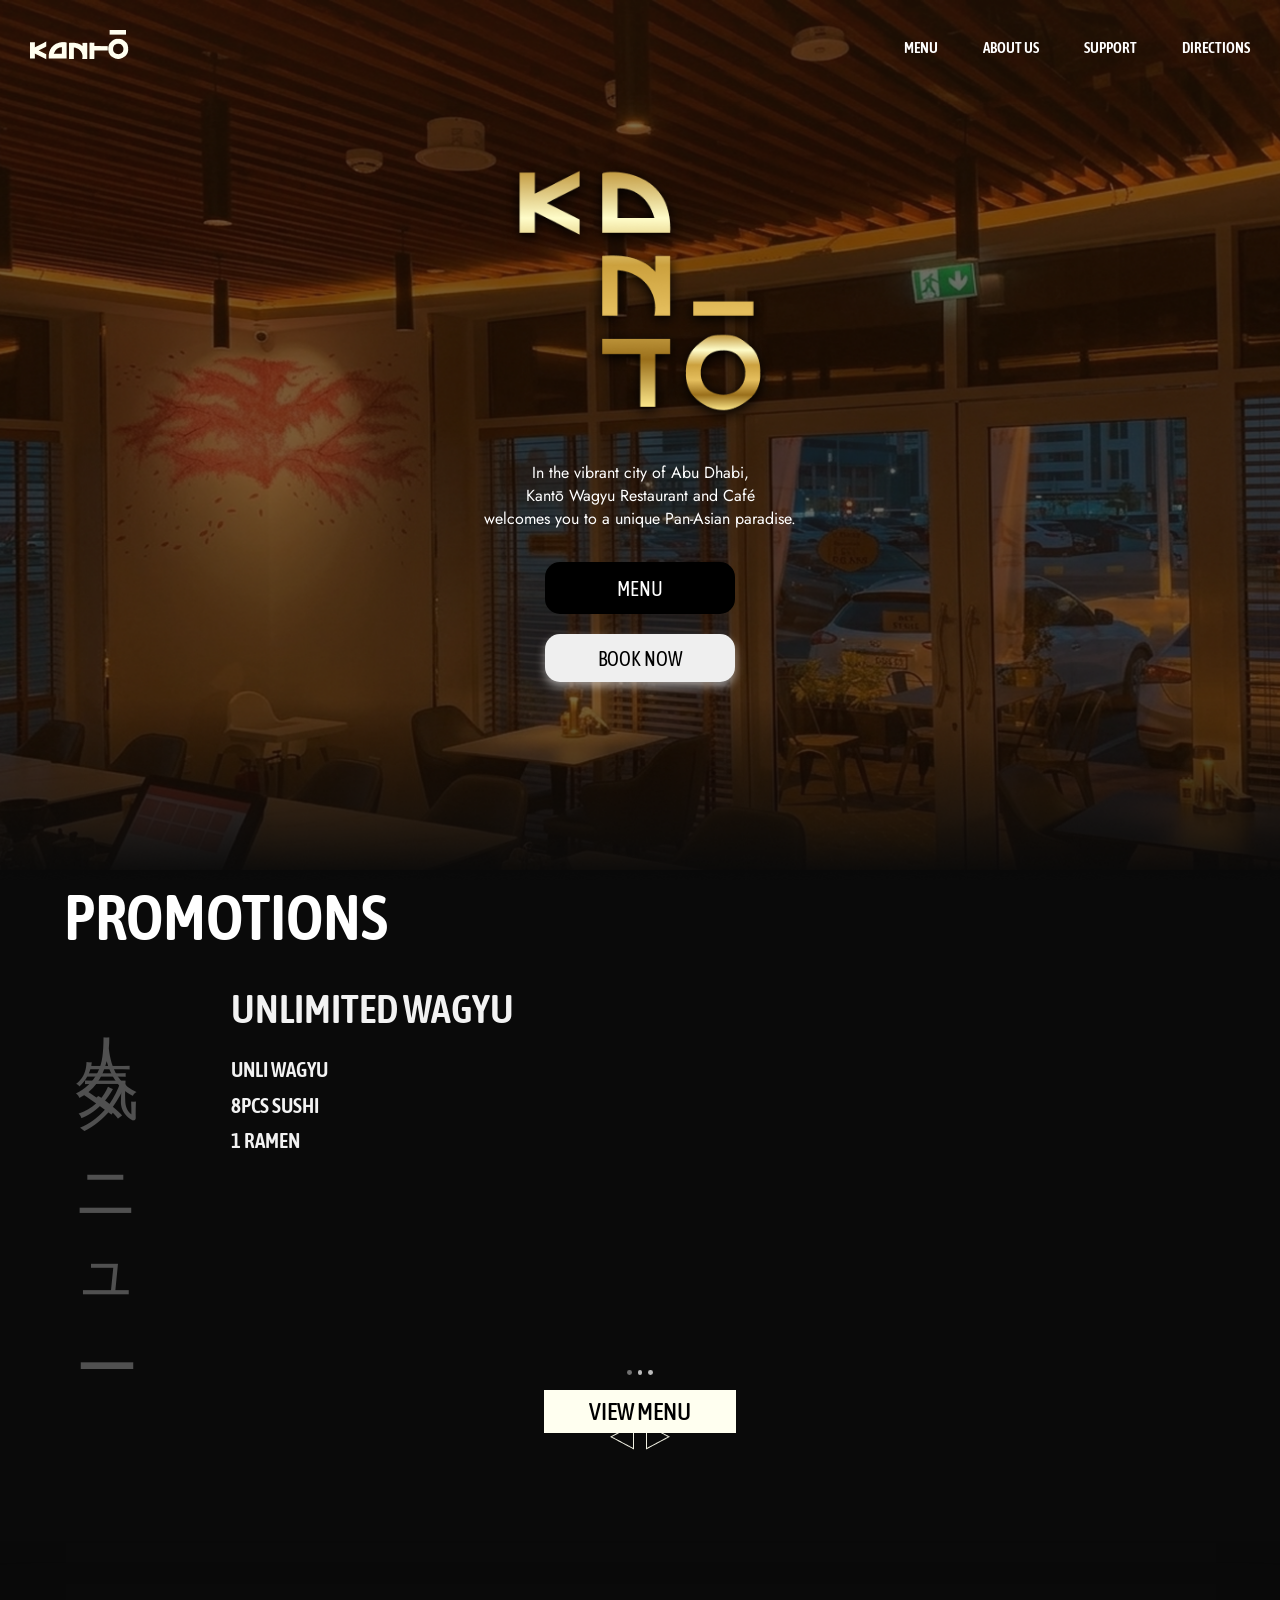
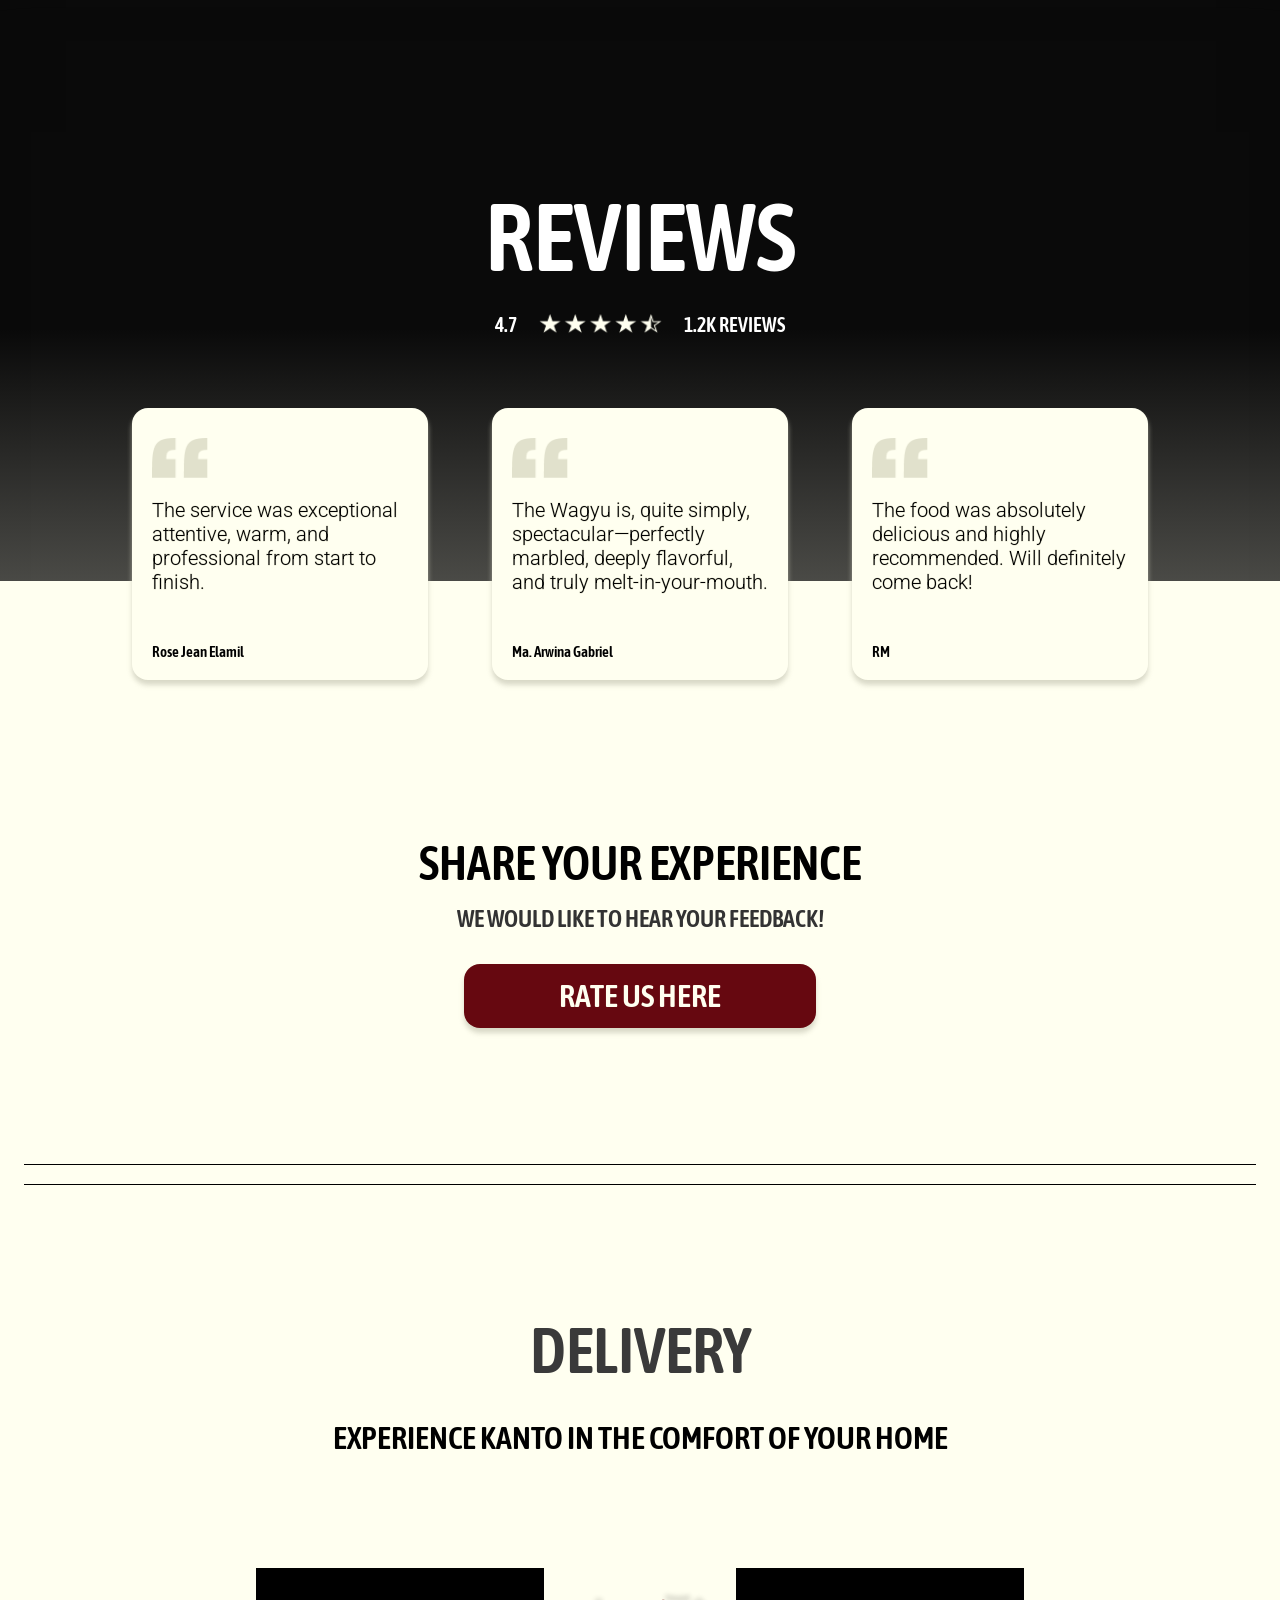
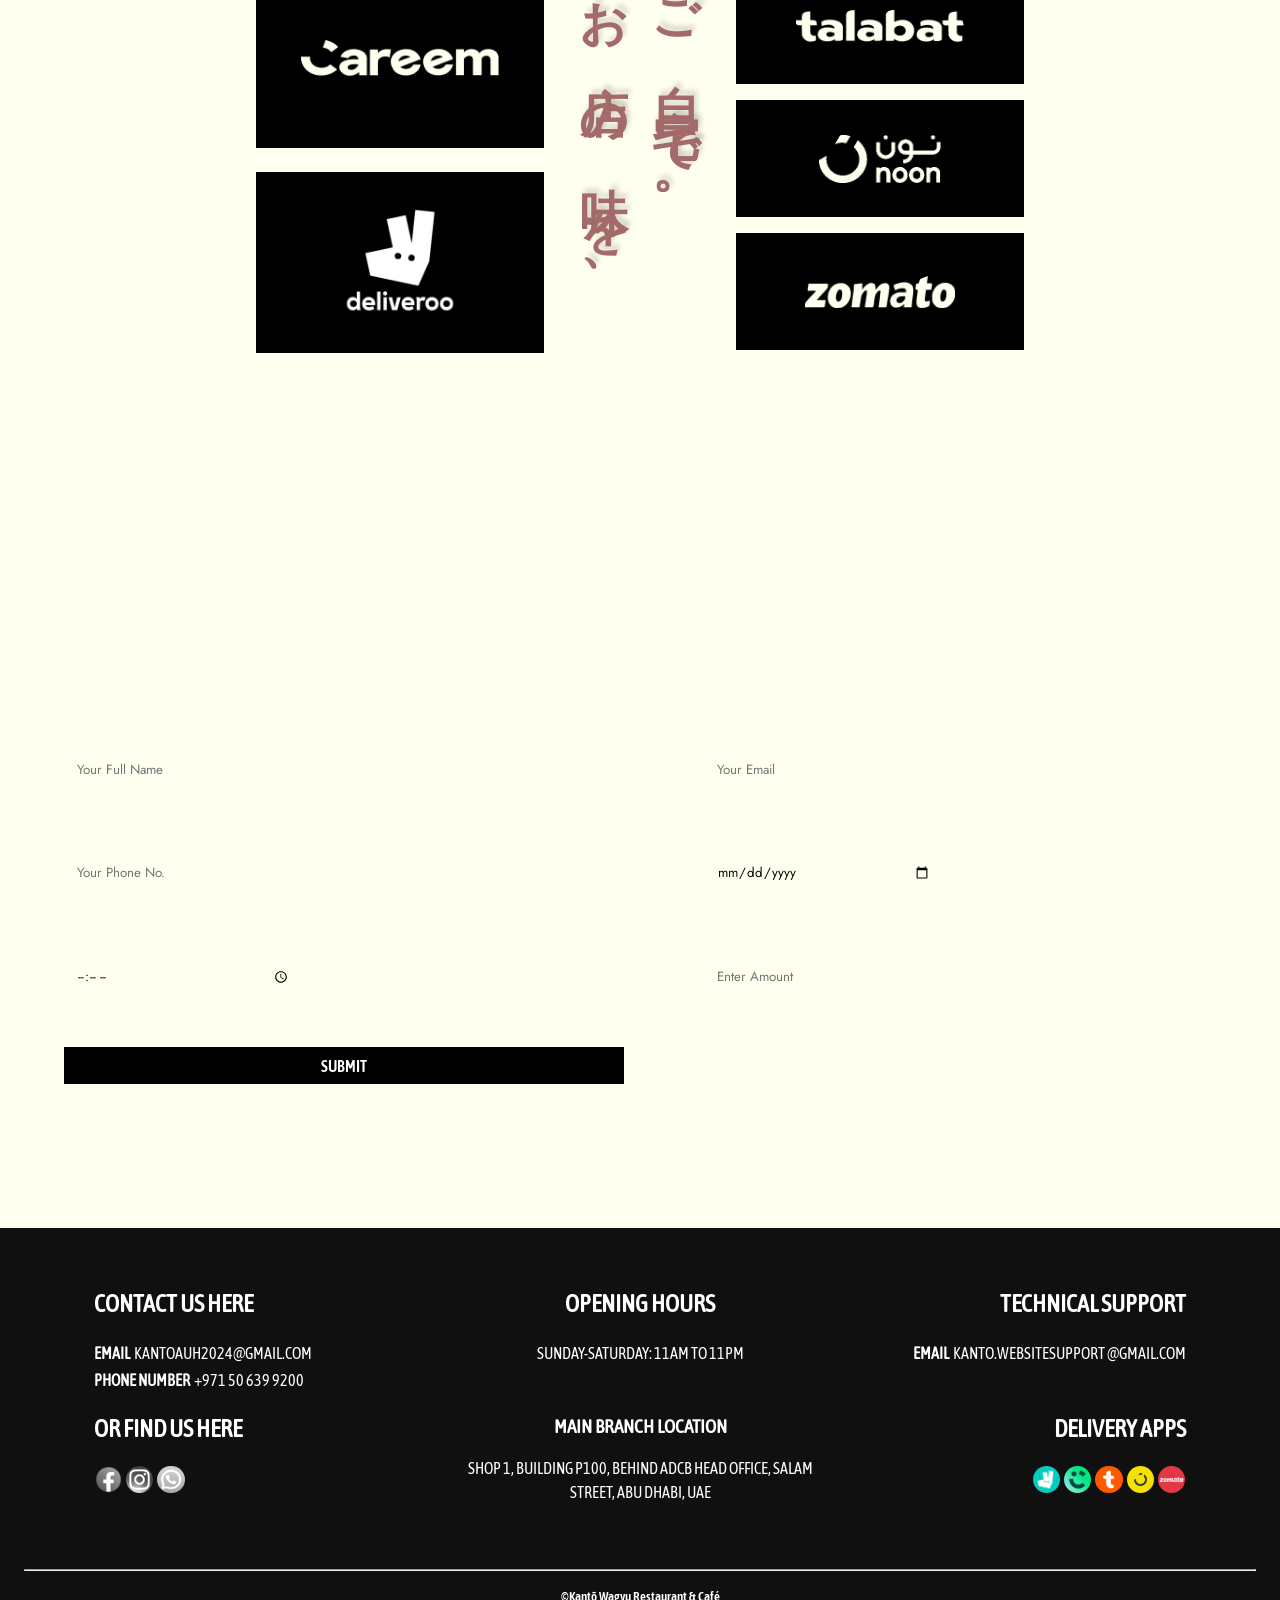
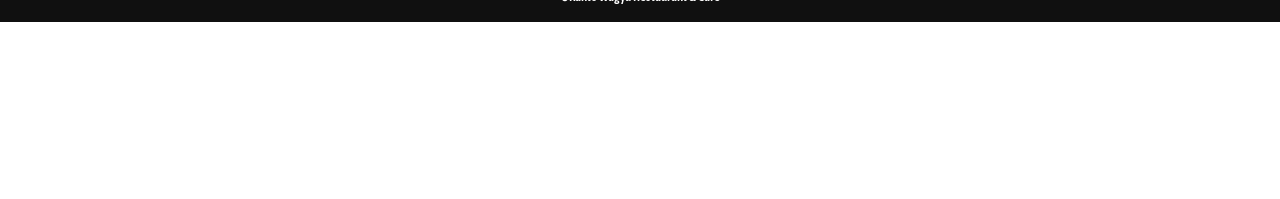
==== commit 8e2d108d: "navbar scroll - black bg" ====
--- a/Website/index.html
+++ b/Website/index.html
@@ -13,7 +13,7 @@
     <!-- Header Section -->
     <header class="bg-img" id="home-bg">
         <!-- Navigation  -->
-        <nav class="nav-bar">
+        <nav class="nav-bar" id="navbar">
             <!-- Logo that leads to Home -->
             <a href="index.html">
                 <img src="website-media/Header/kanto-nav.png" class="header-logo" alt="Kanto Logo">
--- a/Website/style.css
+++ b/Website/style.css
@@ -67,19 +67,27 @@
 /* The spacing between the header logo and navigation button */
 
 
-header nav {
+.nav-bar {
     display: flex;
     justify-content: space-between;
     align-items: center;
     width: 100%;
-    background: linear-gradient(rgba(0, 0, 0, 0.726), transparent);
     top: 0;
     position: fixed;
     z-index: 1000;
 }
 
-header nav .scrolled {
+#navbar, #navbar2 {
+    transition: background-color 0.5s ease;
+    background: transparent;
+}
+
+#navbar.scrolled {
     background-color: black;
+}
+
+#navbar2.scrolled2 {
+    background-color: #FFFFF0;
 }
 
 /* The background color for when the navigation is opened */
@@ -439,6 +447,7 @@
     text-align: center;
     font-family: var(--main-font-bold), sans-serif;
     padding-bottom: 3em;
+    box-shadow: 0 30em 30em 3em 5em rgb(255, 0, 0);
 }
 
 #promotions h1 {
@@ -588,13 +597,13 @@
 }
 
 .testimonials-section {
-    background-image: linear-gradient(#0a0a0a, transparent),url(website-media/Home/reviews/reviews-bg-mobile.png);
+    background-image: url(website-media/Home/reviews/reviews-bg-mobile.png);
     background-position: top;
     background-size: cover;
     height: 49em;
     background-repeat: no-repeat;
     background-attachment: fixed;
-    box-shadow: inset 0 10em 5em -5em#0a0a0a85;
+    box-shadow: inset 0 10em 10em -10em#0a0a0a85;
 }
 
 .testimonials-cont {
@@ -2024,6 +2033,10 @@
 
     /* === FOR HEADER STYLING (HOME PAGE) === */
 
+    #promotions {
+        padding-bottom: 6em;
+    }
+
     .overlay-cont img {
         width: 16.9em;
         height: auto;
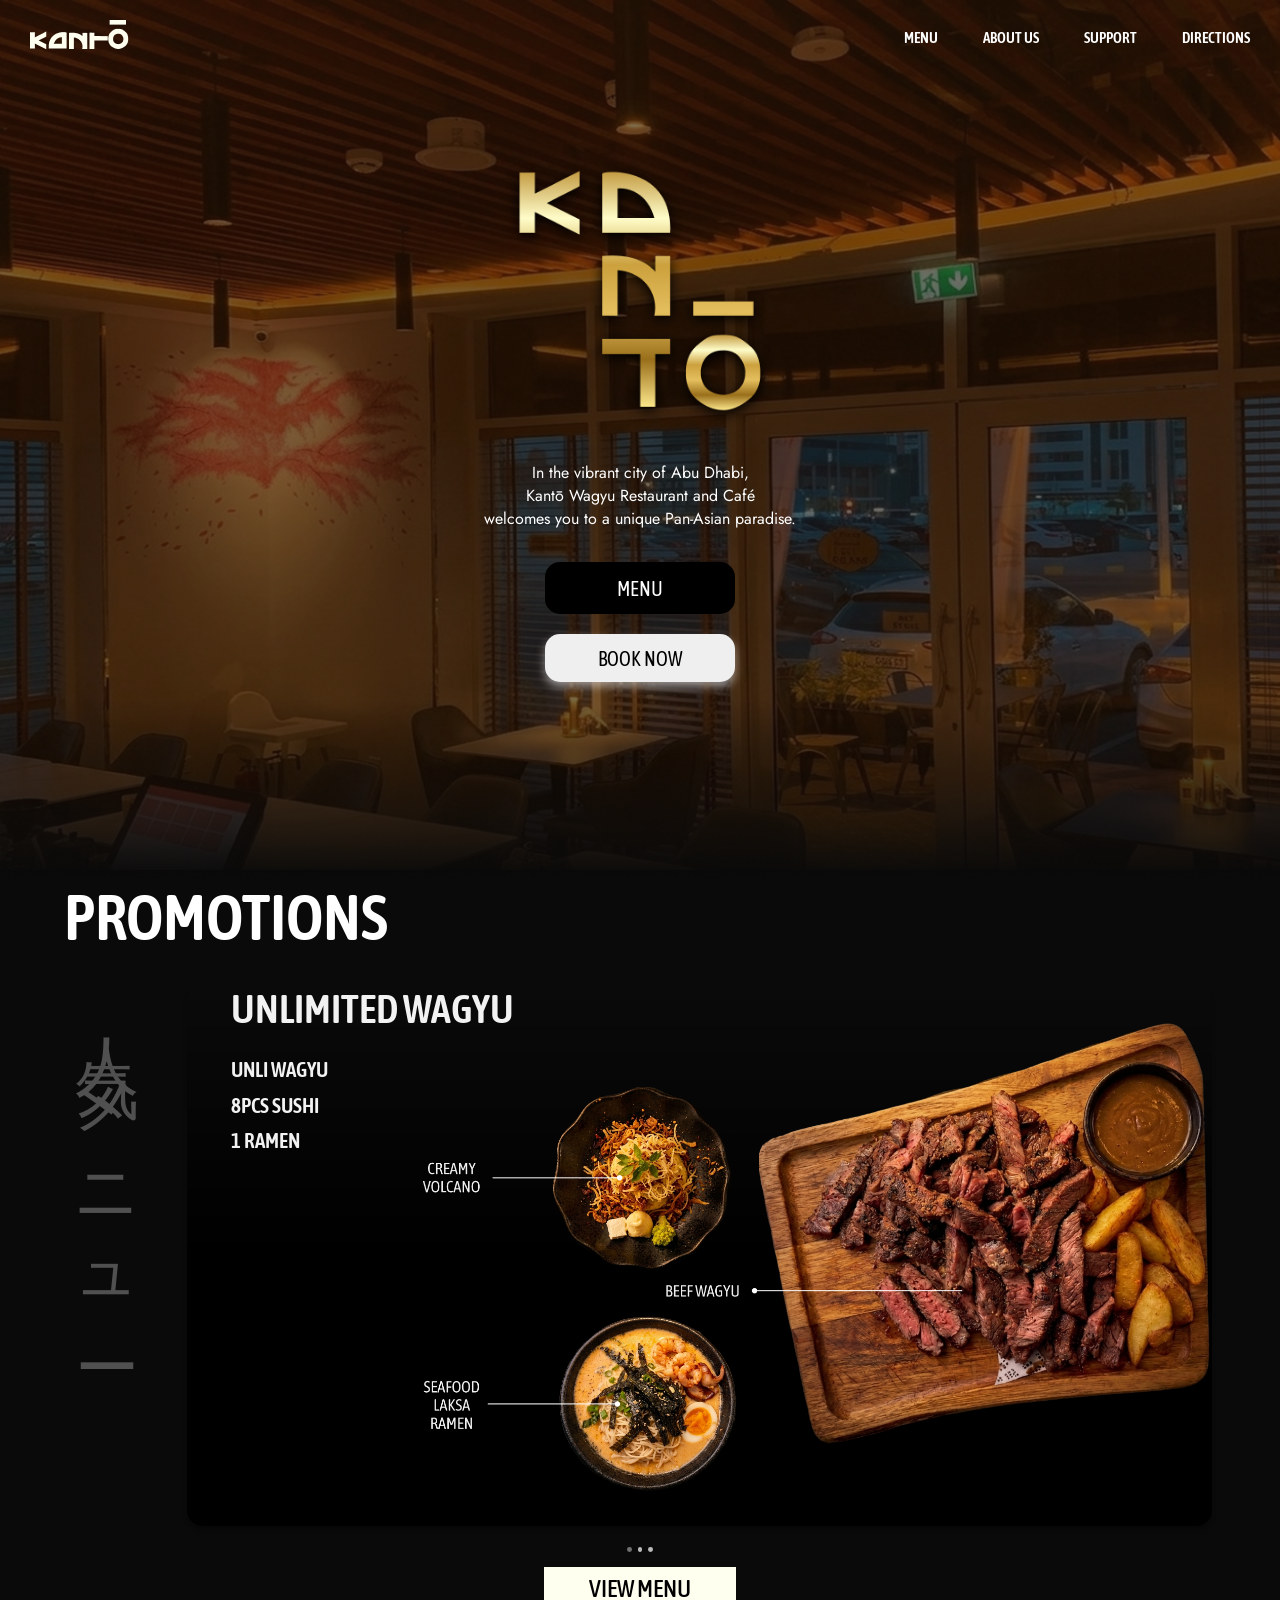
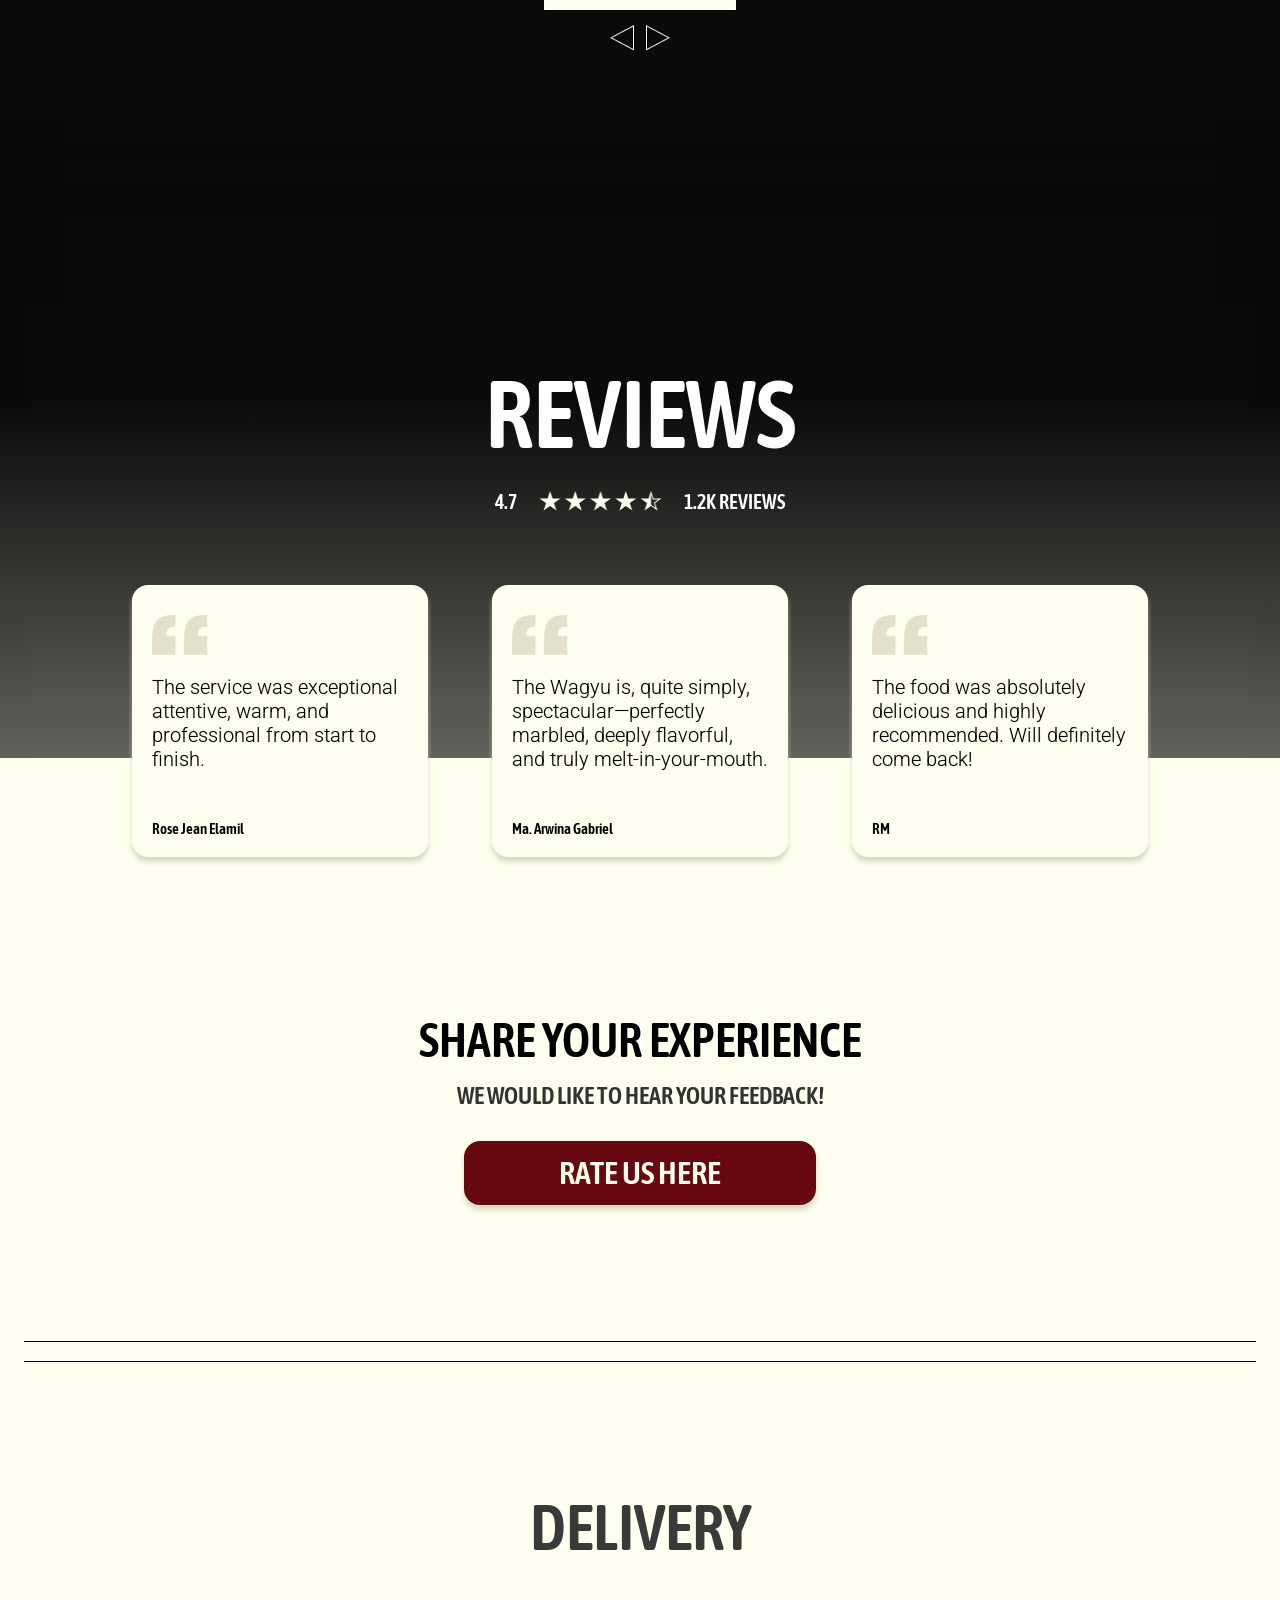
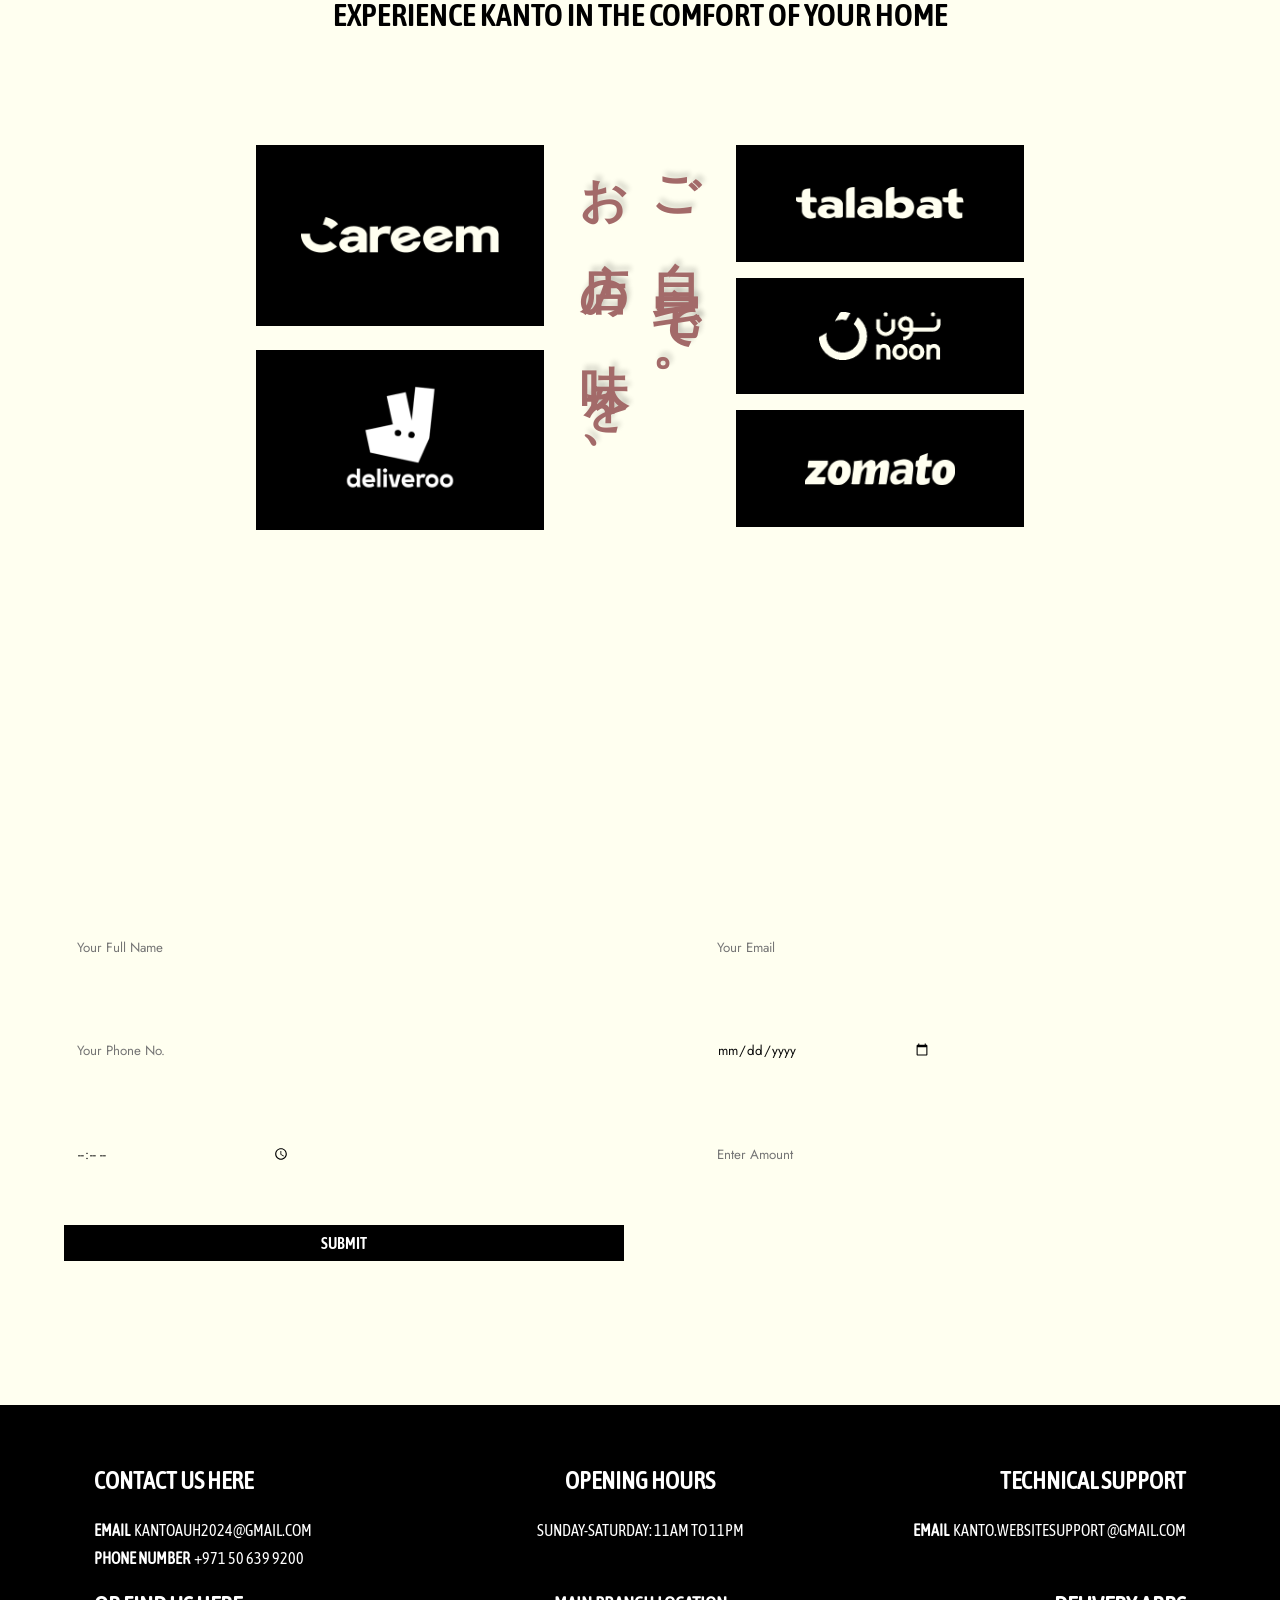
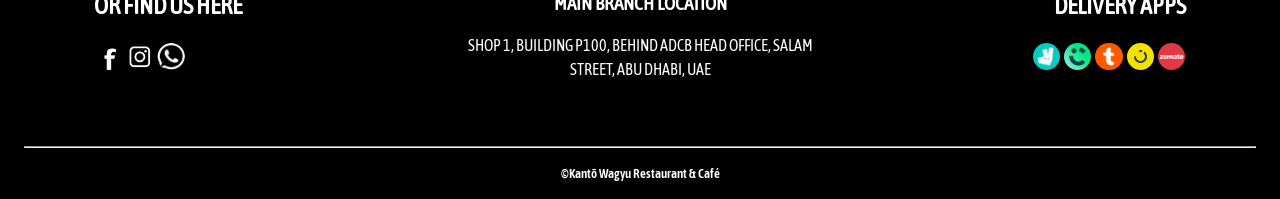
==== commit dc916f9c: "Add Comments on Index Page" ====
--- a/Website/index.html
+++ b/Website/index.html
@@ -13,7 +13,7 @@
     <!-- Header Section -->
     <header class="bg-img" id="home-bg">
         <!-- Navigation  -->
-        <nav class="nav-bar" id="navbar">
+        <nav class="nav-bar">
             <!-- Logo that leads to Home -->
             <a href="index.html">
                 <img src="website-media/Header/kanto-nav.png" class="header-logo" alt="Kanto Logo">
@@ -46,33 +46,22 @@
             <button id="book-header-button" onclick="window.location.href = 'home.html#book';">BOOK NOW</button>
         </div>
     </header>
+
+    <!-- Overlapping Japanese text -->
     <p lang="ja" class="japanese-promotions-text" id="jap-promotion-text-1">人気メニュー</p>
+
     <!-- Main Section -->
     <main id="home-main">
+        <!-- Promotions section -->
         <section id="promotions">
-            <h1>PROMOTIONS</h1>                
+            <h1>PROMOTIONS</h1>
+            <!-- Offer Carousel -->
             <div class="slideshow-container">
                 <p lang="ja" class="japanese-promotions-text" id="jap-promotion-text-2">人気メニュー</p>
+
+                <!-- First Promotion Offer -->
                 <div class="promotion-offer">
-                    <div class="offers-text">                        
-                        <h2>UNLIMITED WAGYU</h2>
-                        <div class="offer-details">
-                            <p>UNLI WAGYU</p>
-                            <p>8PCS SUSHI</p>
-                            <p>1 RAMEN</p>
-                        </div>
-                    </div>
-                    <picture onclick="window.location.href = 'menu.html#promos';">
-                        <source media="(min-width: 1280px)"
-                            srcset="website-media\Home\offers-carousel\unli-wagyu\unli-wagyu-desktop.png">
-                        <source media="(min-width: 800px)"
-                            srcset="website-media\Home\offers-carousel\unli-wagyu\unli-wagyu-tablet.png">
-                        <img src="website-media/Home/offers-carousel/unli-wagyu/unli-wagyu-mobile.png" alt="unli wagyu"
-                            width="100%">
-                    </picture>
-                </div>
-
-                <div class="promotion-offer">
+                    <!-- Promotion overlay text -->
                     <div class="offers-text">
                         <h2>UNLIMITED WAGYU</h2>
                         <div class="offer-details">
@@ -81,17 +70,22 @@
                             <p>1 RAMEN</p>
                         </div>
                     </div>
+                    <!-- Responsive image showcase -->
                     <picture onclick="window.location.href = 'menu.html#promos';">
                         <source media="(min-width: 1280px)"
                             srcset="website-media\Home\offers-carousel\unli-wagyu\unli-wagyu-desktop.png">
                         <source media="(min-width: 800px)"
                             srcset="website-media\Home\offers-carousel\unli-wagyu\unli-wagyu-tablet.png">
-                        <img src="website-media/Home/offers-carousel/unli-wagyu/unli-wagyu-mobile.png" alt=""
+                        <!-- Fallback Image -->
+                        <img src="website-media/Home/offers-carousel/unli-wagyu/unli-wagyu-mobile.png" alt="unli wagyu"
                             width="100%">
                     </picture>
                 </div>
-
+                <!-- End of First Promotion Offer -->
+
+                <!-- Second Promotion Offer -->
                 <div class="promotion-offer">
+                    <!-- Promotion overlay text -->
                     <div class="offers-text">
                         <h2>UNLIMITED WAGYU</h2>
                         <div class="offer-details">
@@ -100,34 +94,70 @@
                             <p>1 RAMEN</p>
                         </div>
                     </div>
+                    <!-- Responsive image showcase -->
                     <picture onclick="window.location.href = 'menu.html#promos';">
                         <source media="(min-width: 1280px)"
                             srcset="website-media\Home\offers-carousel\unli-wagyu\unli-wagyu-desktop.png">
                         <source media="(min-width: 800px)"
                             srcset="website-media\Home\offers-carousel\unli-wagyu\unli-wagyu-tablet.png">
+                        <!-- Fallback Image -->
                         <img src="website-media/Home/offers-carousel/unli-wagyu/unli-wagyu-mobile.png" alt=""
                             width="100%">
                     </picture>
                 </div>
-
+                <!-- End of Second Promotion Offer -->
+
+                <!-- Third Promotion Offer -->
+                <div class="promotion-offer">
+                    <!-- Promotion overlay text -->
+                    <div class="offers-text">
+                        <h2>UNLIMITED WAGYU</h2>
+                        <div class="offer-details">
+                            <p>UNLI WAGYU</p>
+                            <p>8PCS SUSHI</p>
+                            <p>1 RAMEN</p>
+                        </div>
+                    </div>
+                    <!-- Responsive image showcase -->
+                    <picture onclick="window.location.href = 'menu.html#promos';">
+                        <source media="(min-width: 1280px)"
+                            srcset="website-media\Home\offers-carousel\unli-wagyu\unli-wagyu-desktop.png">
+                        <source media="(min-width: 800px)"
+                            srcset="website-media\Home\offers-carousel\unli-wagyu\unli-wagyu-tablet.png">
+                        <!-- Fallback Image -->
+                        <img src="website-media/Home/offers-carousel/unli-wagyu/unli-wagyu-mobile.png" alt=""
+                            width="100%">
+                    </picture>
+                </div>
+                <!-- End of Third Promotion Offer -->
+
+                <!-- Arrow Controls for Offer Carousel -->
                 <a class="prev" onclick="plusSlides(-1)"><img src="website-media/Home/offers-carousel/left-arrow.png"
                         alt="left arrow"></a>
                 <a class="next" onclick="plusSlides(1)"><img src="website-media/Home/offers-carousel/right-arrow.png"
                         alt="right arrow"></a>
 
-            </div>
+            </div> <!-- End of Offer Carousel -->
+
+            <!-- Visual indicator for Offer Carousel -->
             <div style="text-align:center">
                 <span class="dot" onclick="currentSlide(1)"></span>
                 <span class="dot" onclick="currentSlide(2)"></span>
                 <span class="dot" onclick="currentSlide(3)"></span>
             </div>
 
+            <!-- View General Menu Button -->
             <button id="view-menu-btn" type="menu" onclick="window.location.href = 'menu.html';">VIEW MENU</button>
         </section>
-
+        <!-- End of Promotions Section -->
+
+        <!-- Reviews Section -->
         <section id="reviews">
+
+            <!-- Testimonials Section -->
             <div class="testimonials-section">
                 <h1>REVIEWS</h1>
+                <!-- Ratings -->
                 <div class="review-header-details">
                     <div id="star-rating">
                         <p>4.7</p>
@@ -135,7 +165,11 @@
                     </div>
                     <p>1.2K REVIEWS</p>
                 </div>
+
+                <!-- Testimonials -->
                 <div class="testimonials-cont">
+
+                    <!-- First Testimonial -->
                     <div class="testimonial">
                         <div class="testimonial-content">
                             <img src="website-media/Home/reviews/Quote.png" alt="quotes">
@@ -145,6 +179,9 @@
                             <p class="testimonial-writer">Rose Jean Elamil</p>
                         </div>
                     </div>
+                    <!-- End of First Testimonial -->
+
+                    <!-- Second Testimonial -->
                     <div class="testimonial">
                         <div class="testimonial-content">
                             <img src="website-media/Home/reviews/Quote.png" alt="quotes">
@@ -154,6 +191,9 @@
                             <p class="testimonial-writer">Ma. Arwina Gabriel</p>
                         </div>
                     </div>
+                    <!-- End of Second Testimonial -->
+
+                    <!-- Third Testimonial -->
                     <div class="testimonial" id="third-testimonial">
                         <div class="testimonial-content">
                             <img src="website-media/Home/reviews/Quote.png" alt="quotes">
@@ -162,100 +202,140 @@
                             <p class="testimonial-writer">RM</p>
                         </div>
                     </div>
-                </div>
-            </div>
+                    <!-- End of Third Testimonial -->
+                </div>
+            </div>
+            <!-- End of Testimonials -->
+
+            <!-- Share your experience section -->
             <div class="share-experience-section">
                 <h2>SHARE YOUR EXPERIENCE</h2>
                 <h3>WE WOULD LIKE TO HEAR YOUR FEEDBACK!</h3>
+                <!-- Google Reviews Button -->
                 <button type="button"
                     onclick="window.location.href = 'https://www.google.com/search?q=google+reviews+kanto+wagyu&sca_esv=33d040cb389eca3f&biw=1536&bih=738&sxsrf=ANbL-n4kOKtAxNxRjHkMAG6D3qXJvG21lA%3A1777046009325&ei=-ZHraZHhEt3o7_UPidOHuAI&oq=google+reviews+&gs_lp=[base64]&sclient=gws-wiz-serp#lrd=0x3e5e67fa5ac65985:0x7c468b4ffab50834,3,,,,'">
                     RATE US HERE
                 </button>
             </div>
+            <!-- End of Share experience section -->
+
         </section>
-
+        <!-- End of Reviews Section -->
+
+
+        <!-- Delivery Section -->
         <section id="delivery">
             <hr>
             <hr>
 
             <h1>DELIVERY</h1>
             <h2>EXPERIENCE KANTO IN THE COMFORT OF YOUR HOME</h2>
+
+            <!-- Clickable Deliveries Supported by Kanto Wagyu -->
             <div class="supported-deliveries">
+
+                <!-- Left Column for Delivery Brands -->
                 <div class="left-delivery-brand">
+                    <!-- Careem -->
                     <a href="https://www.careem.com/en-AE/food?srsltid=AfmBOopY6dyT9Fq6PMv54_ls0Q9TacLWR9AQfyQo1hq0aner9zUSiROL"
                         target="_blank" class="delivery-brand">
                         <img src="website-media/Home/delivery/careem.png" alt="careem">
                     </a>
+                    <!-- Deliveroo -->
                     <a href="https://deliveroo.ae/menu/abu-dhabi/al-danah/kanto-wagyu-restaurant-and-cafe"
                         target="_blank" class="delivery-brand" id="deliveroo-delivery">
                         <img src="website-media/Home/delivery/deliveroo.png" alt="deliveroo">
                     </a>
                 </div>
-
+                <!-- End of Left Column -->
+
+
+                <!-- Japanese Delivery Text for Display Purposes -->
                 <div id="japanese-delivery-text">
                     <h3 lang="ja">お店の味を、</h3>
                     <h3 lang="ja">ご自宅で。</h3>
                 </div>
 
+                <!-- Right Column for Delivery Brands -->
                 <div class="right-delivery-brand">
+                    <!-- Talabat -->
                     <a href="https://www.talabat.com/uae/restaurant/735410/kanto-wagyu-restaurant-and-caf-tourist-club-area-al-zahiya?aid=6485"
                         target="_blank" class="delivery-brand">
                         <img src="website-media/Home/delivery/talabat.png" alt="talabat">
                     </a>
+                    <!-- Noon -->
                     <a href="https://food.noon.com/uae-en/outlet/KNTWGYZZ1J-Kant%C5%8D%20Wagyu/" target="_blank"
                         class="delivery-brand" id="noon-delivery"><img src="website-media/Home/delivery/noon.png"
                             alt="noon">
                     </a>
+                    <!-- Zomato -->
                     <a href="https://www.zomato.com/abudhabi/kanto-najda" target="_blank" class="delivery-brand"><img
                             src="website-media/Home/delivery/zomato.png" alt="zomato">
                     </a>
                 </div>
+                <!-- End of Right Column -->
             </div>
         </section>
-
+        <!-- End of Deliveries Section -->
+
+        <!-- Book Now Section -->
         <section id="book">
+
             <h1>RESERVATION</h1>
             <h2>DINE WITH US — RESERVE WITH US NOW</h2>
+
+            <!-- Reservation Form using Web3Forms API -->
             <form id="form" action="https://api.web3forms.com/submit" method="POST">
 
+                <!-- Hidden inputs that customize e-mail creation -->
                 <input type="hidden" name="access_key" value="0e348fdd-46d6-4855-92d9-6eb8d5ed67f2">
                 <input type="hidden" name="subject" value="Table Reservation Inquiry">
                 <input type="hidden" name="from_name" value="Customer">
 
-                <div class="book-first-name">
-                    <label for="First Name">Full Name*</label>
-                    <input type="text" name="name" id="bname" placeholder="Your Full Name" required>
-                </div>
-
+                <!-- Full Name -->
+                <div class="book-full-name">
+                    <label for="Full Name">Full Name*</label>
+                    <input type="text" name="name" placeholder="Your Full Name" required>
+                </div>
+
+                <!-- Phone Number -->
                 <div class="book-phone-number">
                     <label for="Phone Number">Phone Number*</label>
-                    <input type="number" name="mobile" id="bphonenumber" placeholder="Your Phone No." required>
-                </div>
-
+                    <input type="number" name="mobile" placeholder="Your Phone No." required>
+                </div>
+
+                <!-- Email -->
                 <div class="book-email">
                     <label for="Email">Email*</label>
-                    <input type="text" name="email" id="bemail" placeholder="Your Email" required>
-                </div>
-
+                    <input type="text" name="email" placeholder="Your Email" required>
+                </div>
+
+                <!-- Date -->
                 <div class="book-date">
                     <label for="Date">Date*</label>
-                    <input type="date" name="date" id="bdate" required>
-                </div>
-
+                    <input type="date" name="date" required>
+                </div>
+
+                <!-- Time -->
                 <div class="book-time">
                     <label for="Time">Time*</label>
-                    <input type="time" name="time" id="btime" required>
-                </div>
-
+                    <input type="time" name="time" required>
+                </div>
+
+                <!-- Guest Amount -->
                 <div class="book-guests">
                     <label for="Guest Size">Guest Size*</label>
-                    <input type="number" name="guest" id="bguest" placeholder="Enter Amount" required>
-                </div>
-
+                    <input type="number" name="guest" placeholder="Enter Amount" required>
+                </div>
+
+                <!-- Submit Button -->
                 <button type="submit" value="send">SUBMIT</button>
             </form>
+            <!-- End of Reservation Form -->
         </section>
+        <!-- End of Book Now Section -->
     </main>
+    <!-- End of Main Section -->
 
     <!-- Footer Section -->
     <footer>
--- a/Website/style.css
+++ b/Website/style.css
@@ -71,23 +71,12 @@
     display: flex;
     justify-content: space-between;
     align-items: center;
-    width: 100%;
+    width: 100vw;
     top: 0;
     position: fixed;
     z-index: 1000;
-}
-
-#navbar, #navbar2 {
     transition: background-color 0.5s ease;
     background: transparent;
-}
-
-#navbar.scrolled {
-    background-color: black;
-}
-
-#navbar2.scrolled2 {
-    background-color: #FFFFF0;
 }
 
 /* The background color for when the navigation is opened */
@@ -99,12 +88,12 @@
 .header-logo {
     width: 70px;
     height: 20px;
-    margin: 30px;
+    margin: 20px 30px;
 }
 
 /* Navigation button's styling and spacing */
 .nav-button {
-    margin: 30px;
+    margin: 20px 30px;
     background: none;
     border: none;
     cursor: pointer;
@@ -123,16 +112,16 @@
 }
 
 /* The navigation links' styling when it's opened */
-.nav-links {
+.nav-links{
     position: absolute;
-    top: 5em;
+    top: 4em;
     left: 0;
     width: 100%;
     max-height: 0;
     opacity: 0;
     transform: translateY(-10px);
     overflow: hidden;
-    background: #0A0A0A;
+    background: #000000d2;
     transition: max-height 0.4s ease, opacity 0.3s ease, transform 0.3s ease;
     font-family: var(--main-font-bold), sans-serif;
 }
@@ -144,6 +133,11 @@
     transform: translateY(0);
     border-top: 1px solid #e2e2e2;
 }
+
+#support-body .nav-links.open, #directions-body .nav-links.open {
+    border-top: 1px solid #660810;
+}
+
 
 /* The navigation list's styling as a whole */
 .nav-links ul {
@@ -167,6 +161,19 @@
     background-color: #660810;
 }
 
+#home-pattern-bg .nav-bar.scrolled, #menu-bg .nav-bar.scrolled, .black-bg .nav-bar.scrolled {
+    background-color: #000000d2;
+    backdrop-filter: blur(10px);
+    box-shadow: 0px 10px 15px #fffff010;
+}
+
+#support-body .nav-bar.scrolled, #directions-body .nav-bar.scrolled, #support-body .nav-links.open, #directions-body .nav-links.open, #support-body header.nav-open nav, #directions-body header.nav-open nav {
+    background-color: #fffff0d1;
+    backdrop-filter: blur(10px);
+    box-shadow: 0px 10px 15px #3a0a0513;
+}
+
+
 .overlay-cont {
     display: flex;
     flex-direction: column;
@@ -281,6 +288,7 @@
     box-shadow: 0 0 8px 2px #801622;
     transform: scale(1.03);
     transition: 0.2s ease;
+    cursor: pointer;
 }
 
 hr {
@@ -330,7 +338,6 @@
     line-height: 1.5;
 }
 
-
 .menu-item:hover {
     transform: scale(1.05);
     transition: 0.1s ease-in;
@@ -382,6 +389,35 @@
     grid-area: 4 /span 3;
     justify-self: top;
     color:rgba(255, 255, 255, 0.5)
+}
+
+.menu-drink {
+    font-size: 15px;
+}
+
+#drinks .menu-item {
+    display: grid;
+    grid-template-columns: 1fr;
+}
+
+#drinks .menu-item p:nth-child(2) {
+    grid-area: 2/1/3/3;
+}
+
+#drinks .menu-item p:nth-child(3) {
+    text-align: right;
+}
+
+#drinks .menu-item p:nth-child(4) {
+    grid-area: 3/1/4/2;
+    font-size: 9px;
+    line-height: 2;
+}
+
+#drinks .menu-item p:nth-child(5) {
+    grid-area: 3/2/4/3;
+    font-size: 9px;
+    line-height: 2;
 }
 
 #business-lunch-2 {
@@ -806,6 +842,7 @@
     box-shadow: 0px 0px 10px #B93B41;
     font-weight: 500;
     outline: solid 0.5px white;
+    transition: 0.2s ease;
 }
 
 #book form button {
@@ -824,15 +861,16 @@
 .black-bg {
     background: #0A0A0A;
     color:#FFFFFF;
-    font-family: var(--tertiary-font), sans-serif;
+    font-family: var(--secondary-font), sans-serif;
 } 
 
 #about-us-bg {
     background-image: url(website-media/Header/About\ Us\ Banner\ BG\ 1.png);
     background-repeat: no-repeat;
     background-position: bottom;
+    background-size: cover;
     margin: 80px 30px 30px 30px;
-    padding: 100px;
+    padding: 70px;
     display: flex;
     flex-direction: column;
     justify-content: center;
@@ -843,6 +881,7 @@
     color: #FFFFF0;
     text-align: center;
     font-size: 12px;
+    opacity: 1;
 }
 
 #about-us-bg button {
@@ -854,10 +893,14 @@
     font-size: 12px;
     border: none;
     border-radius: 3px;
+    font-family: var(--secondary-font), sans-serif;
+    font-weight: 600;
 }
 
 #about-us-bg button:hover {
-    background-color: #737373;
+    transition: 0.2s ease;
+    transform: scale(1.05);
+    background-color: #ffffff;
 }
 
 #japanese-about-text {
@@ -866,6 +909,8 @@
     text-orientation: upright;
     align-self: center;
     letter-spacing: 15px;
+    opacity: 0.7;
+    color: #FFFFF0;
 }
 
 .why-we-started, .sushi-images, .logo-story {
@@ -897,7 +942,7 @@
 .sushi-images {
     padding: 3px;
     flex-direction: row;
-    gap: 80px;
+    gap: 3em;
 }
 
 .sushi {
@@ -913,13 +958,21 @@
     display: grid;
     grid-template-columns: repeat(2, 1fr);
     font-family: var(--japanese-font), sans-serif;
-    justify-items: center;
-    font-size: 0.7em;
-    gap: 10px;
+    gap: 15px;
+}
+
+.kanto-elements hr {
+    margin: 0.5em;
 }
 
 .element-text {
+    margin: auto 0;
+}
+
+.element-text p {
     align-content: center;
+    margin: 0;
+    letter-spacing: 0.5px;
 }
 
 /* ===== SUPPORT STYLING ===== */
@@ -938,7 +991,7 @@
 
 #questions {
     background-image: url(website-media/Support/Support\ BG\ Mobile.png);
-    background-position: center;
+    background-position: top center;
     background-size: cover;
     background-repeat: no-repeat;
     color: #660810;
@@ -956,7 +1009,7 @@
 }
 
 .faq-list {
-    margin: 100px auto;
+    margin: 0 auto;
     max-width: 70vw;    
 }
 
@@ -1138,11 +1191,20 @@
 
 /* ===== DIRECTIONS STYLING ===== */
 
+#directions-header {
+    background: transparent;
+}
+
+#directions-header ul li a {
+    color: #660810
+}
+
 .directions-sec {
     background-image: url("website-media/Directions/directions-page-bg-mobile.png");
     background-position: bottom;
     background-repeat: no-repeat;
     background-size: cover;
+    background-attachment: fixed;
     font-family: var(--main-font-bold), sans-serif;
     text-align: center;
     padding: 0.5em 0;
@@ -1201,7 +1263,7 @@
 
 /* ===== FOOTER STYLING ===== */
 footer {
-    background-color: #101010;
+    background-color: #000000;
     font-family: var(--main-font), sans-serif;
     color: white;
     padding: 0 1.5em;
@@ -1220,10 +1282,6 @@
     width: 1.7rem;
     border-radius: 50px;
     margin: 0 1px;
-}
-
-.footer-social-media img {
-    filter: grayscale(100%) brightness(110%);
 }
 
 footer h5, footer h6 {
@@ -1361,6 +1419,14 @@
 
     .menu-item p:nth-child(4), .menu-item p:nth-child(5) {
         font-size: 0.9rem;
+    }
+
+    #drinks .menu-item p:nth-child(4) {
+        font-size: 10px;
+    }
+
+    #drinks .menu-item p:nth-child(5) {
+        font-size: 10px;
     }
 
     #business-lunch-2 {
@@ -1687,7 +1753,6 @@
         font-size: 3em;
     }
 
-
     .why-we-started, .sushi-images, .logo-story {
         padding: 30px 50px;
         gap: 20px;
@@ -1698,8 +1763,8 @@
     }
 
     .why-we-started p {
-        margin: 50px 100px;
-        font-size: 1.3em;
+        margin: 0 8em 3em 8em;
+        font-size: 1em;
     }
 
     .logo-story img, .kanto-elements img {
@@ -1709,49 +1774,53 @@
 
     .sushi-images {
         padding: 0;
-        column-gap: 80px;
+        column-gap: 0;
+        margin: 1em 3em;
     }
 
     .sushi p {
-        margin: 16px 40px;
-        font-size: 1.4em;
+        margin: 1em 2em;
+        font-size: 1.25em;
     }
 
     .kanto-elements {
-        margin: 50px;
-        padding: 10px;
-        grid-template-columns: repeat(3, auto);
-        font-size: 1.1em;
-        gap: 30px;
+        padding: 0px;
+        display: grid;
+        grid-template-columns: 200px 200px 200px;
+        gap: 1em;
+        max-width: 45em;
+        justify-content: center;
     }
 
     .kanto-elements img {
-        aspect-ratio: 3/4;
-        width: 100%;
+        width: auto;
         margin: auto;
     }
 
     .element-text {
-        align-self: start;
-        justify-items: center;
-    }
-
-    .element-text hr {
-        width: 100%;
-        margin: auto;
+        margin: 0;
+        text-align: center;
+    }
+
+    .element-text p {
+        align-self: center;
+        justify-self: center;
+        font-size: 2em;
     }
 
     .element-text p:nth-child(1) {
-        margin: 15px 0;
-        font-size: 1.1em;
-    }
-
-    .element-text p:nth-child(2) {
-        margin: 0;
-        writing-mode: vertical-rl;
-        text-orientation: upright;
+        margin: 1em 0;
+        font-size: 1em;
+    }
+
+    .jap-text-elements {
+        margin: 1em 0;
+        display: flex;
+        flex-direction: column;
+        justify-self: center;
         align-self: center;
         letter-spacing: 15px;
+        font-size: 10em;
     }
 
     #raw-steak {
@@ -1992,6 +2061,14 @@
 
     .menu-item img {
         aspect-ratio: 3 / 2;
+    }
+
+    #drinks .menu-item p:nth-child(4) {
+        font-size: 12px;
+    }
+
+    #drinks .menu-item p:nth-child(5) {
+        font-size: 12px;
     }
 
     #business-lunch-2 {
@@ -2279,11 +2356,31 @@
     }
 
     #about-us-bg button {
-        font-size: 18px;
-    }
-
-    .why-we-started, .logo-story {
-        padding: 30px 250px;
+        font-size: 1.25em;
+        width: 10em;
+    }
+
+    #about-us-bg h4 {
+        font-size: 1.5em;
+    }
+
+    #japanese-about-text {
+        font-size: 4em;
+    }
+
+    .why-we-started {
+        padding: 30px 20em;
+    } 
+    
+    .logo-story {
+        padding: 30px 18em;
+    }
+
+    .sushi-images {
+        margin: 0 2em;
+    }
+    .sushi p {
+        margin: 0 2em;
     }
 
     /* ===== DIRECTIONS STYLING ===== */
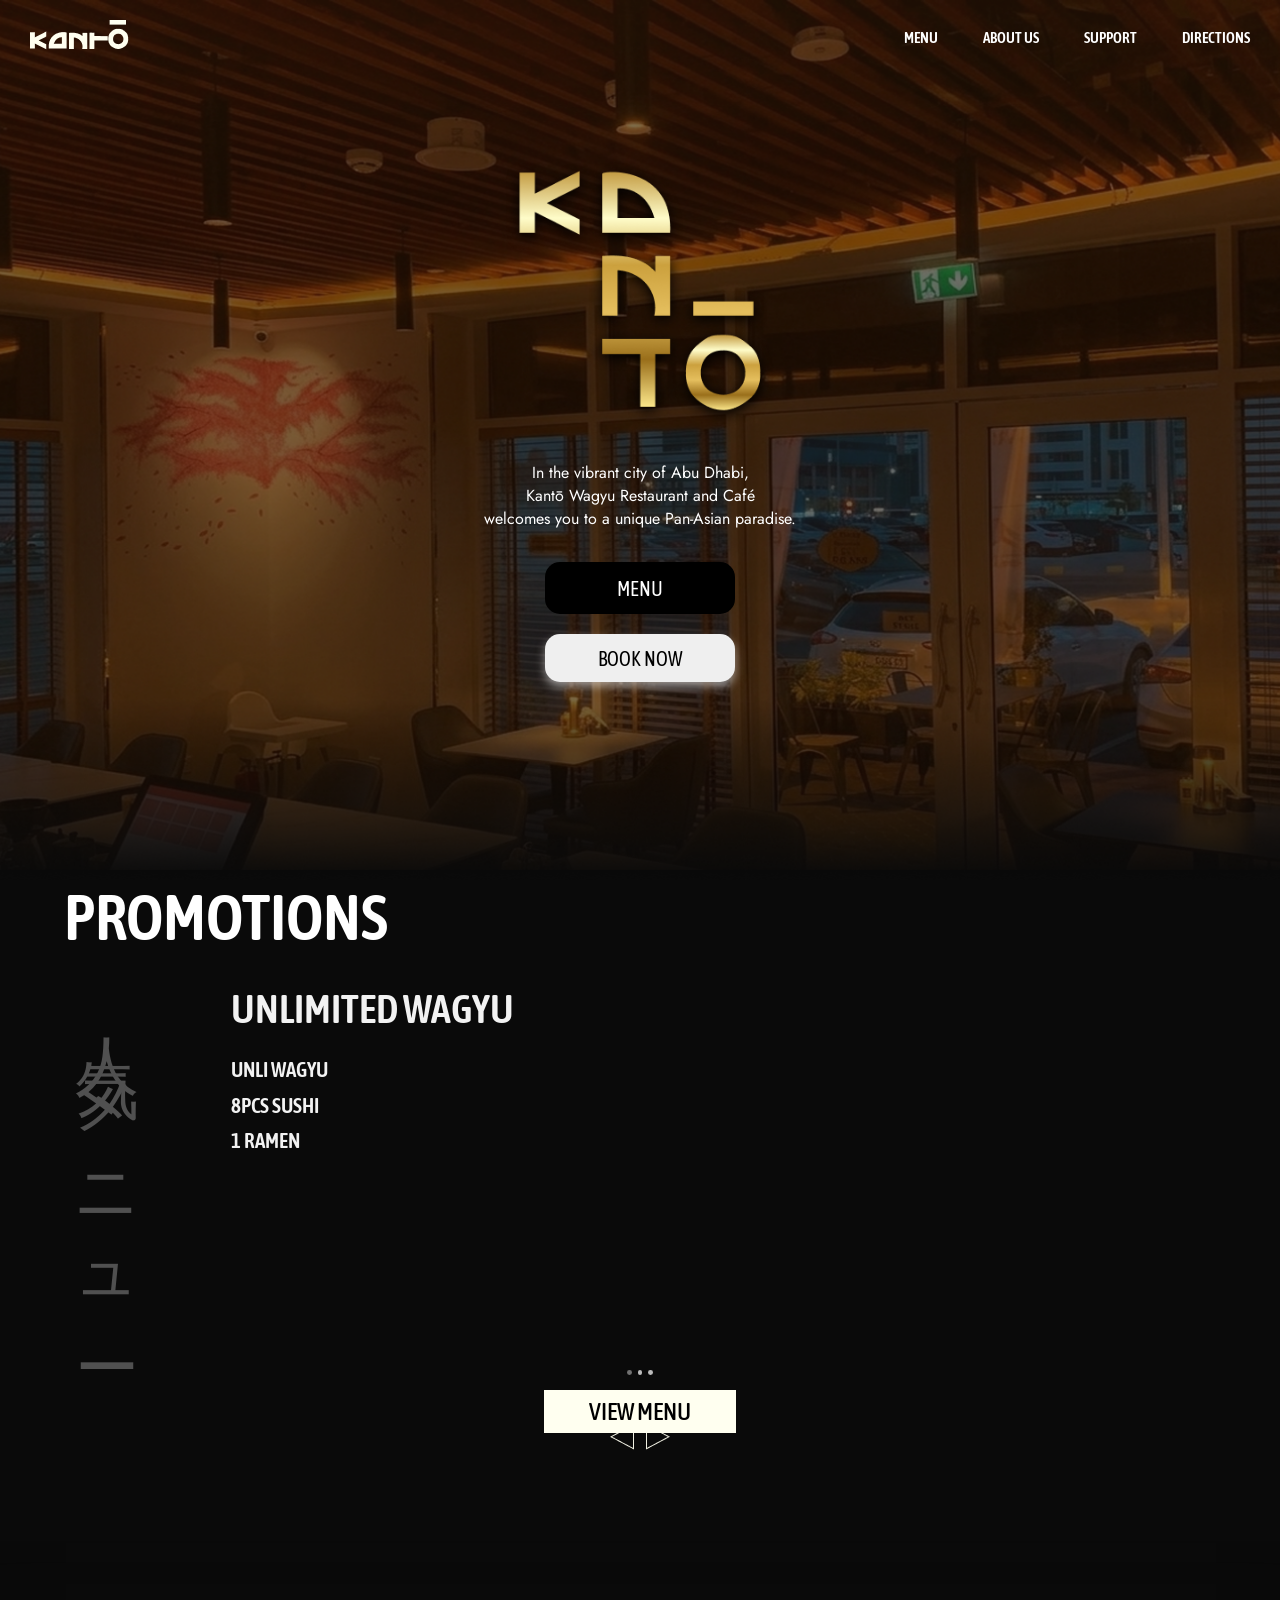
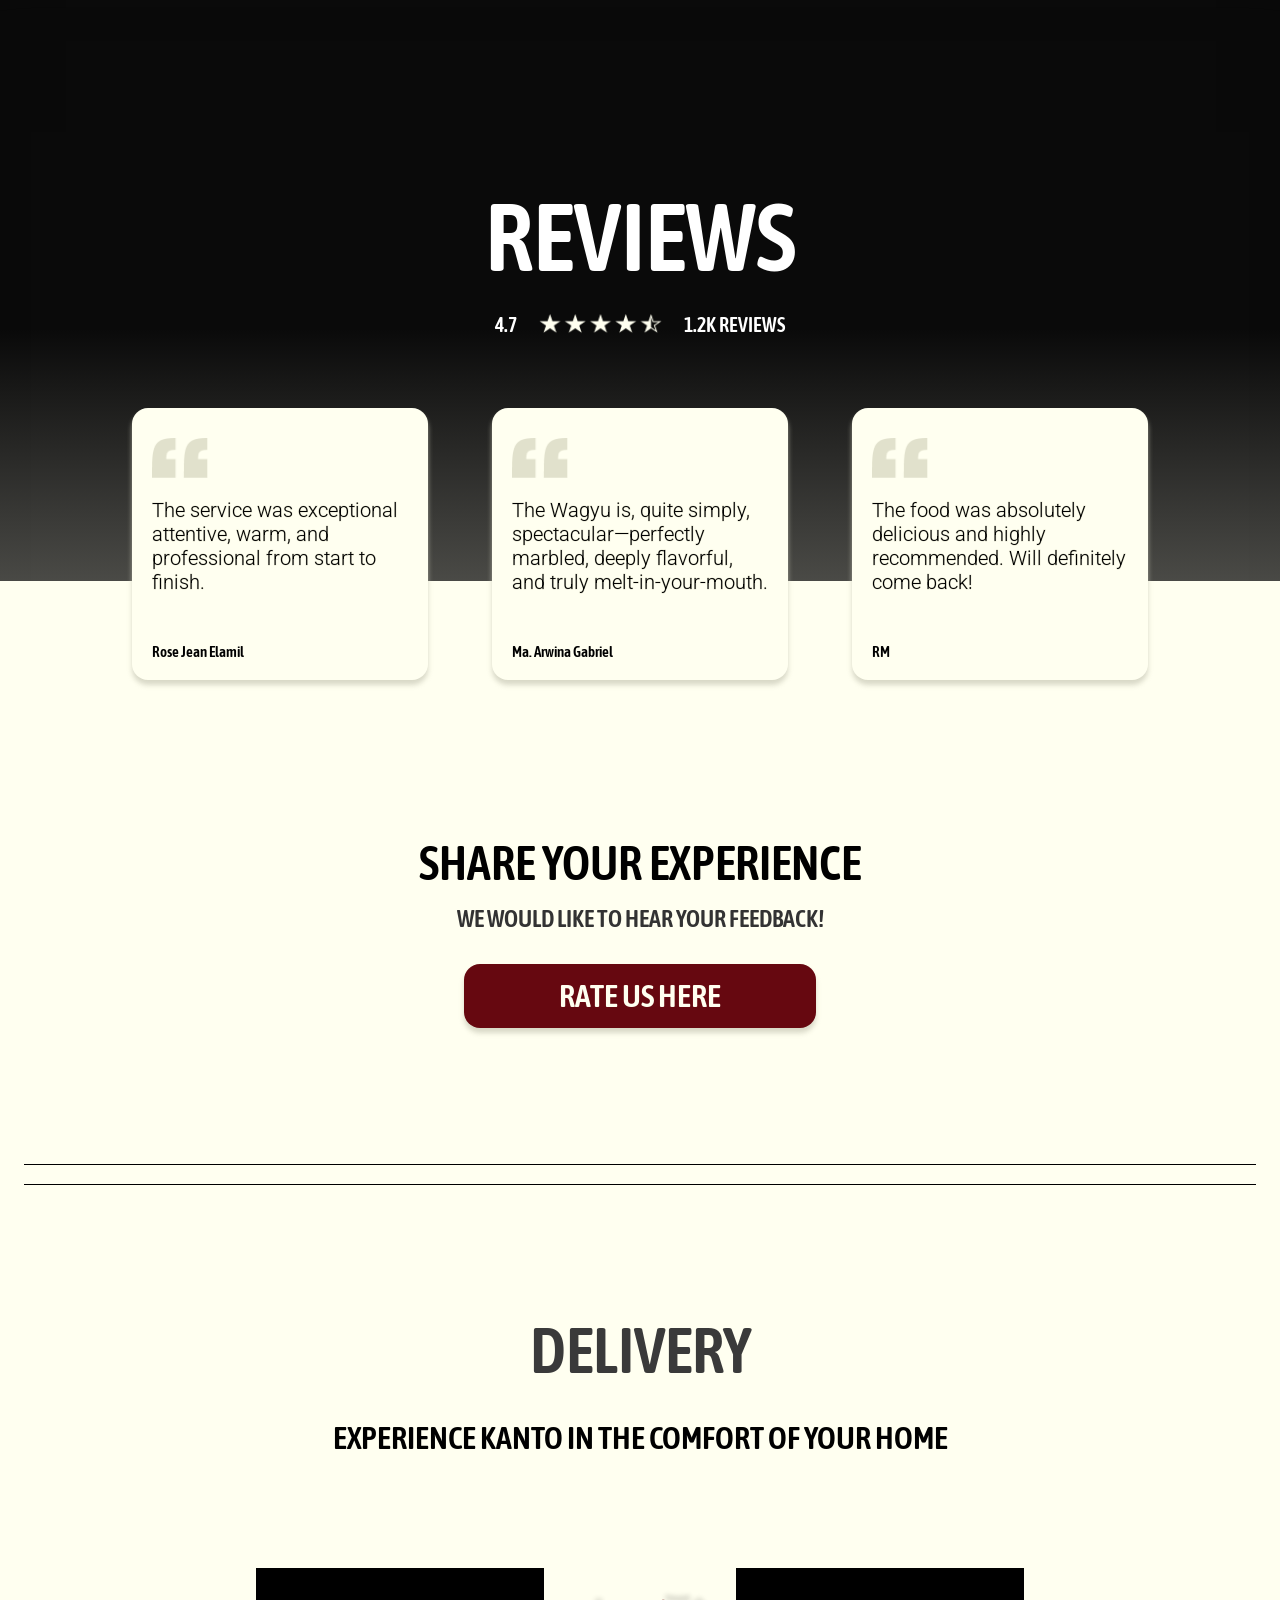
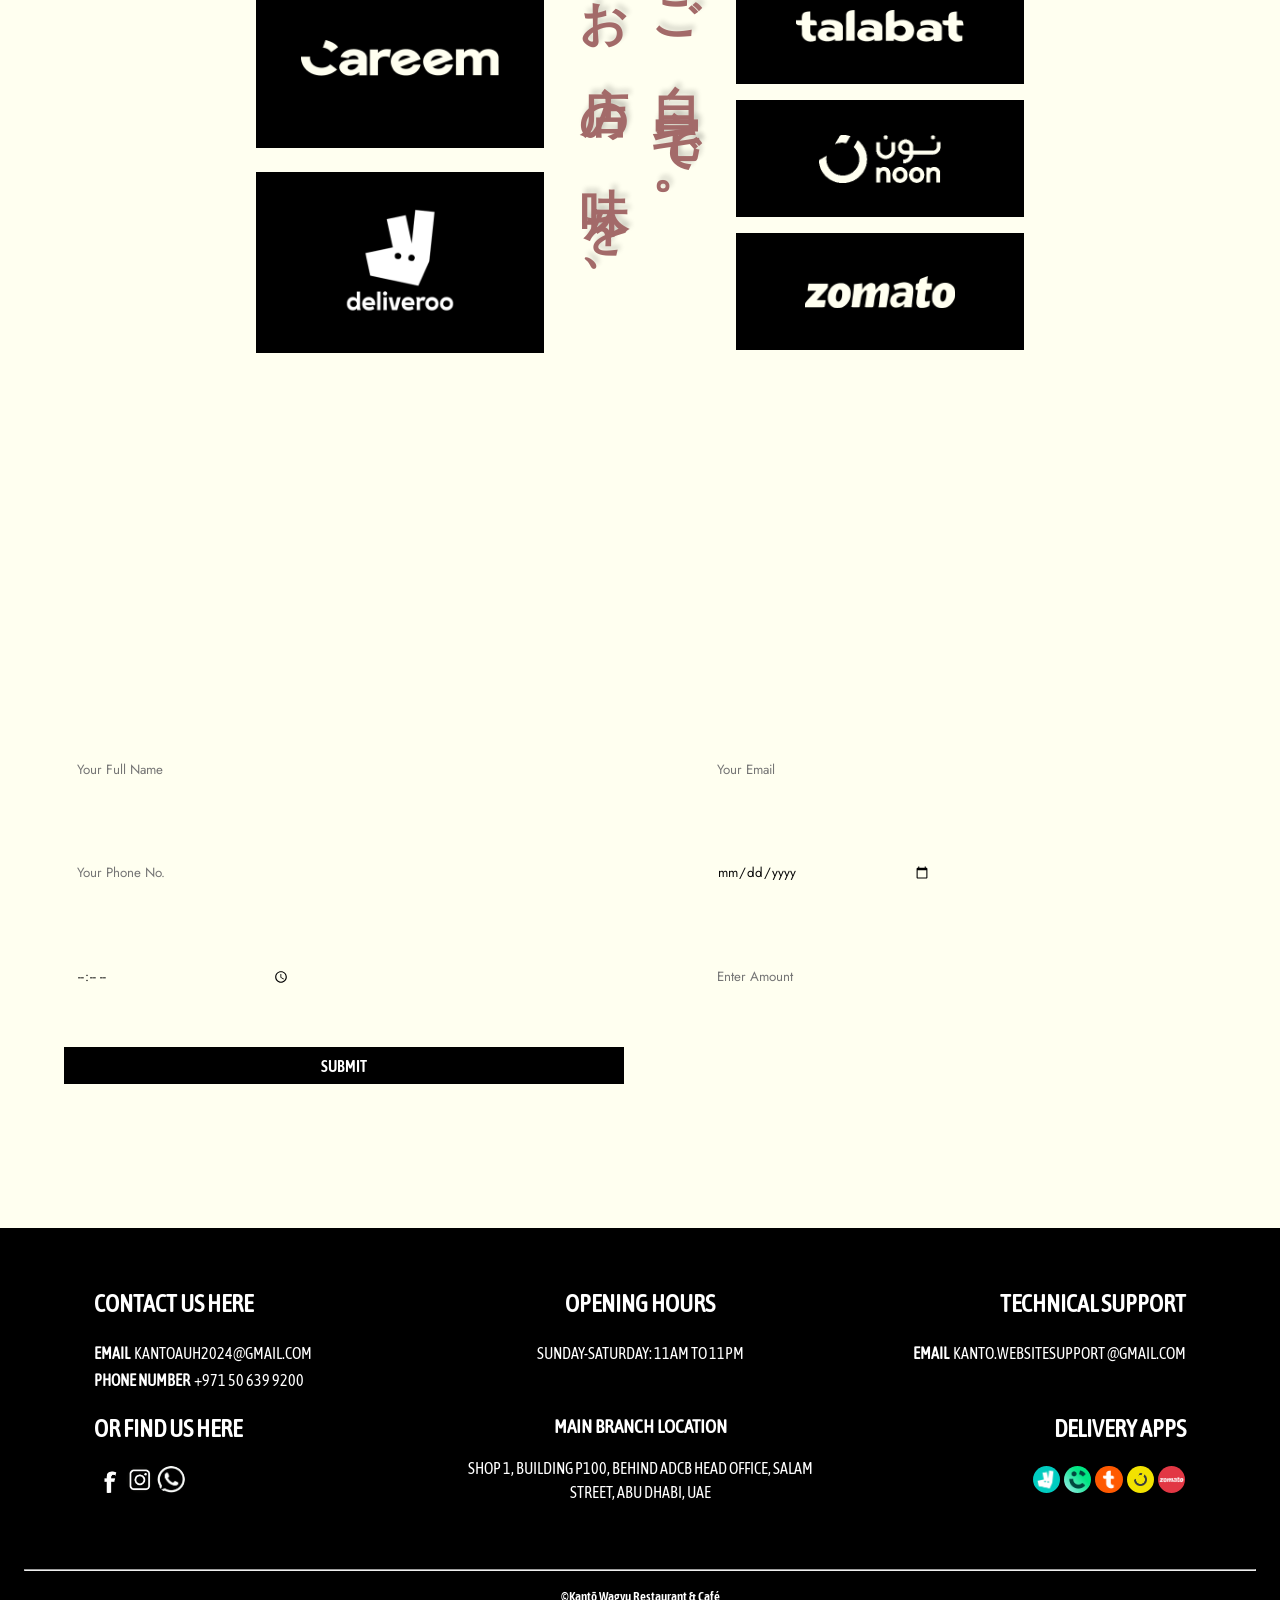
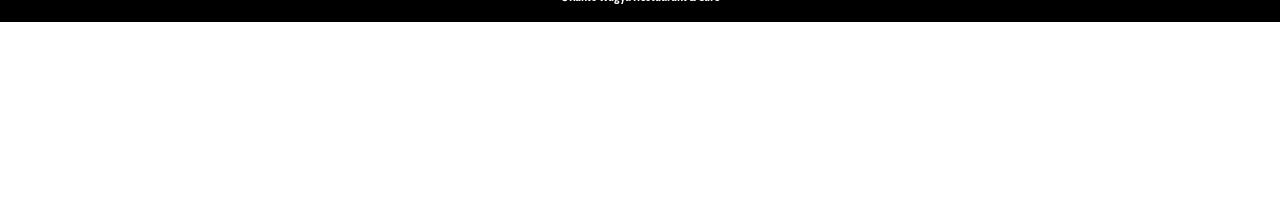
==== commit e7d4f8e4: "Fix Forms Link" ====
--- a/Website/index.html
+++ b/Website/index.html
@@ -288,7 +288,7 @@
             <form id="form" action="https://api.web3forms.com/submit" method="POST">
 
                 <!-- Hidden inputs that customize e-mail creation -->
-                <input type="hidden" name="access_key" value="0e348fdd-46d6-4855-92d9-6eb8d5ed67f2">
+                <input type="hidden" name="access_key" value="9d493632-5055-4643-8bfb-7511e6cf9be0">
                 <input type="hidden" name="subject" value="Table Reservation Inquiry">
                 <input type="hidden" name="from_name" value="Customer">
 
--- a/Website/style.css
+++ b/Website/style.css
@@ -219,6 +219,7 @@
 #menu-header-button:hover {
     background-color: hsl(0, 0%, 20%);
     box-shadow: none;
+    cursor: pointer;
 }
 
 #book-header-button {
@@ -229,6 +230,7 @@
 
 #book-header-button:hover {
     background-color: hsl(0, 0%, 80%);
+    cursor: pointer;
 }
 
 
@@ -242,6 +244,10 @@
     background-position: bottom;
     background-size: cover;
     background-attachment: fixed;
+}
+
+#menu-bg .nav-bar {
+    background: #000000;
 }
 
 .title {
@@ -590,6 +596,7 @@
     font-size: 1.25em;
     background-color: #FFFFF0;
     border: none;
+    cursor: pointer;
 }
 
 /* ===== MAIN STYLING (HOME PAGE: REVIEWS)===== */
@@ -901,6 +908,7 @@
     transition: 0.2s ease;
     transform: scale(1.05);
     background-color: #ffffff;
+    cursor: pointer;
 }
 
 #japanese-about-text {
@@ -1183,6 +1191,7 @@
 
 #feedback form button:hover {
     background-color: #180507;
+    cursor: pointer;
 }
 
 #support-footer {
@@ -1366,6 +1375,7 @@
     .nav-links ul li a:hover {
         background-color: transparent;
         color: #c4c4c4;
+        cursor: pointer;
     }
 
     .nav-button {
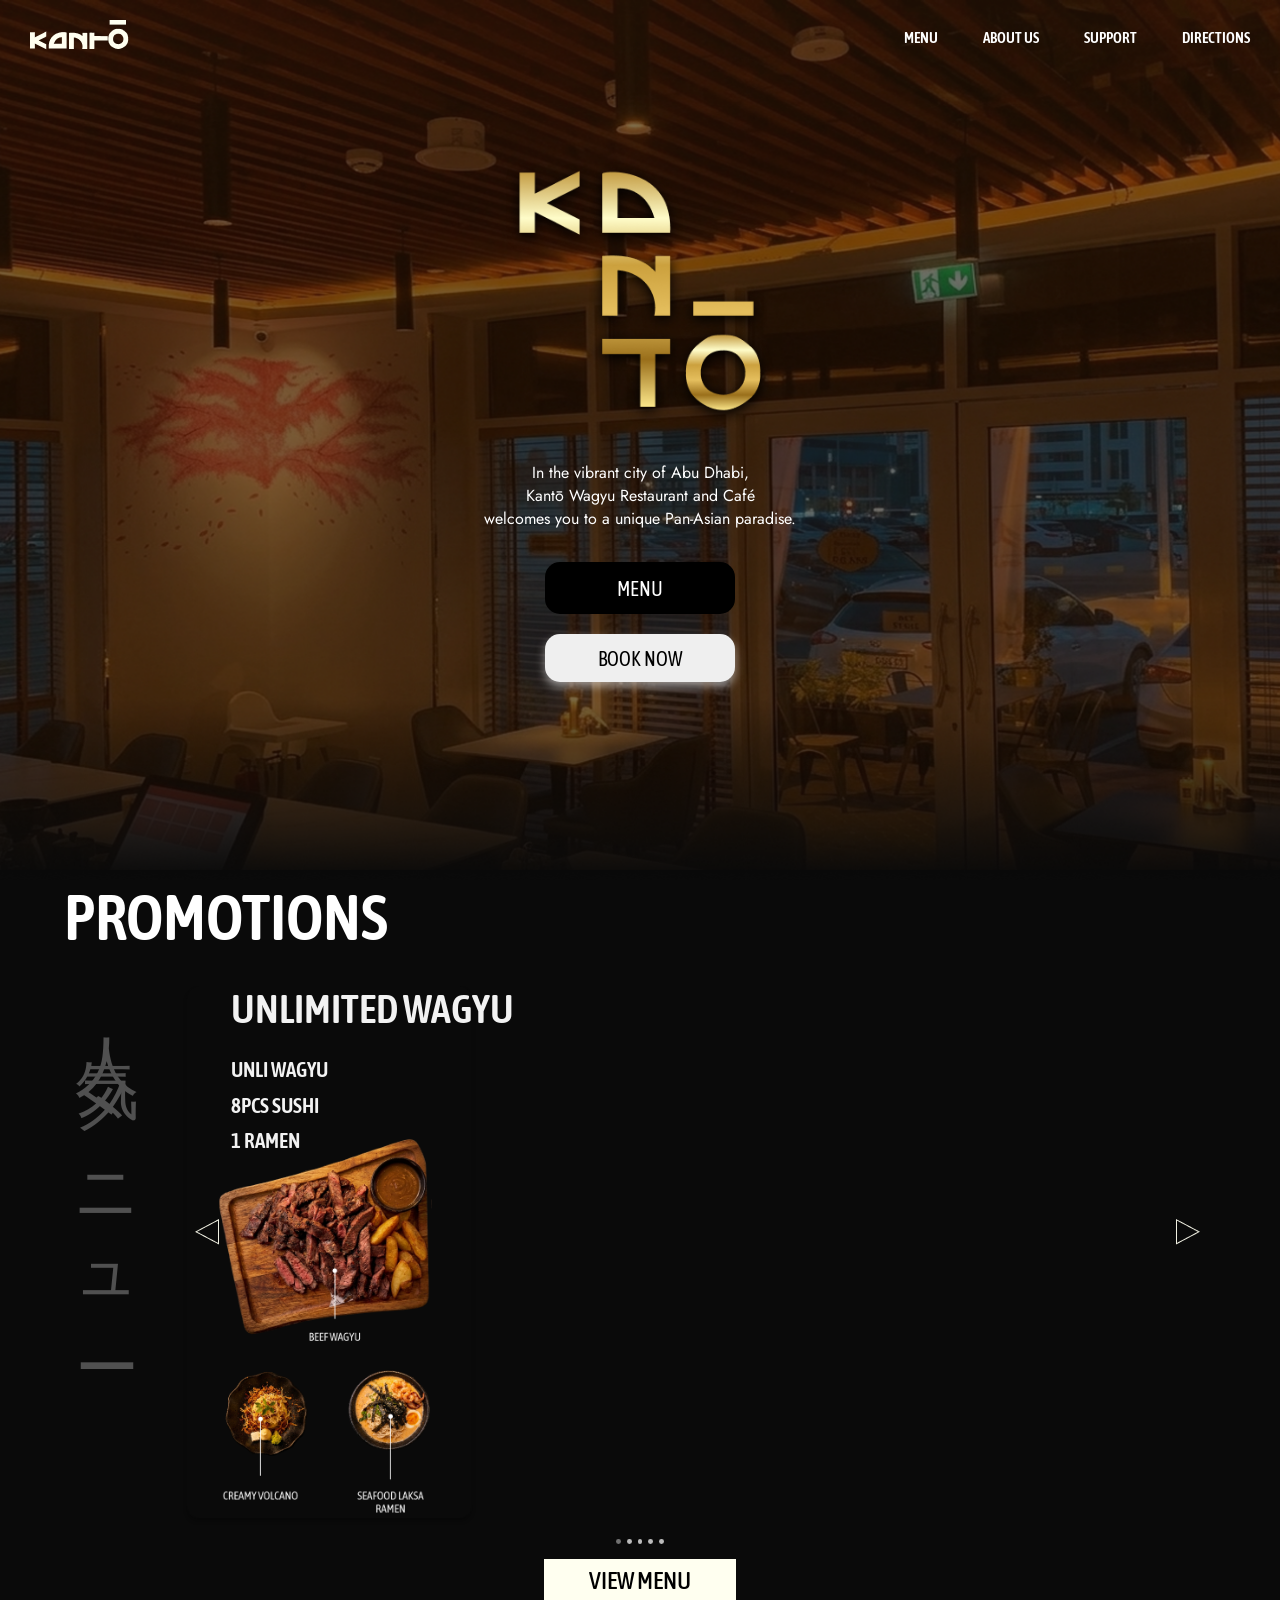
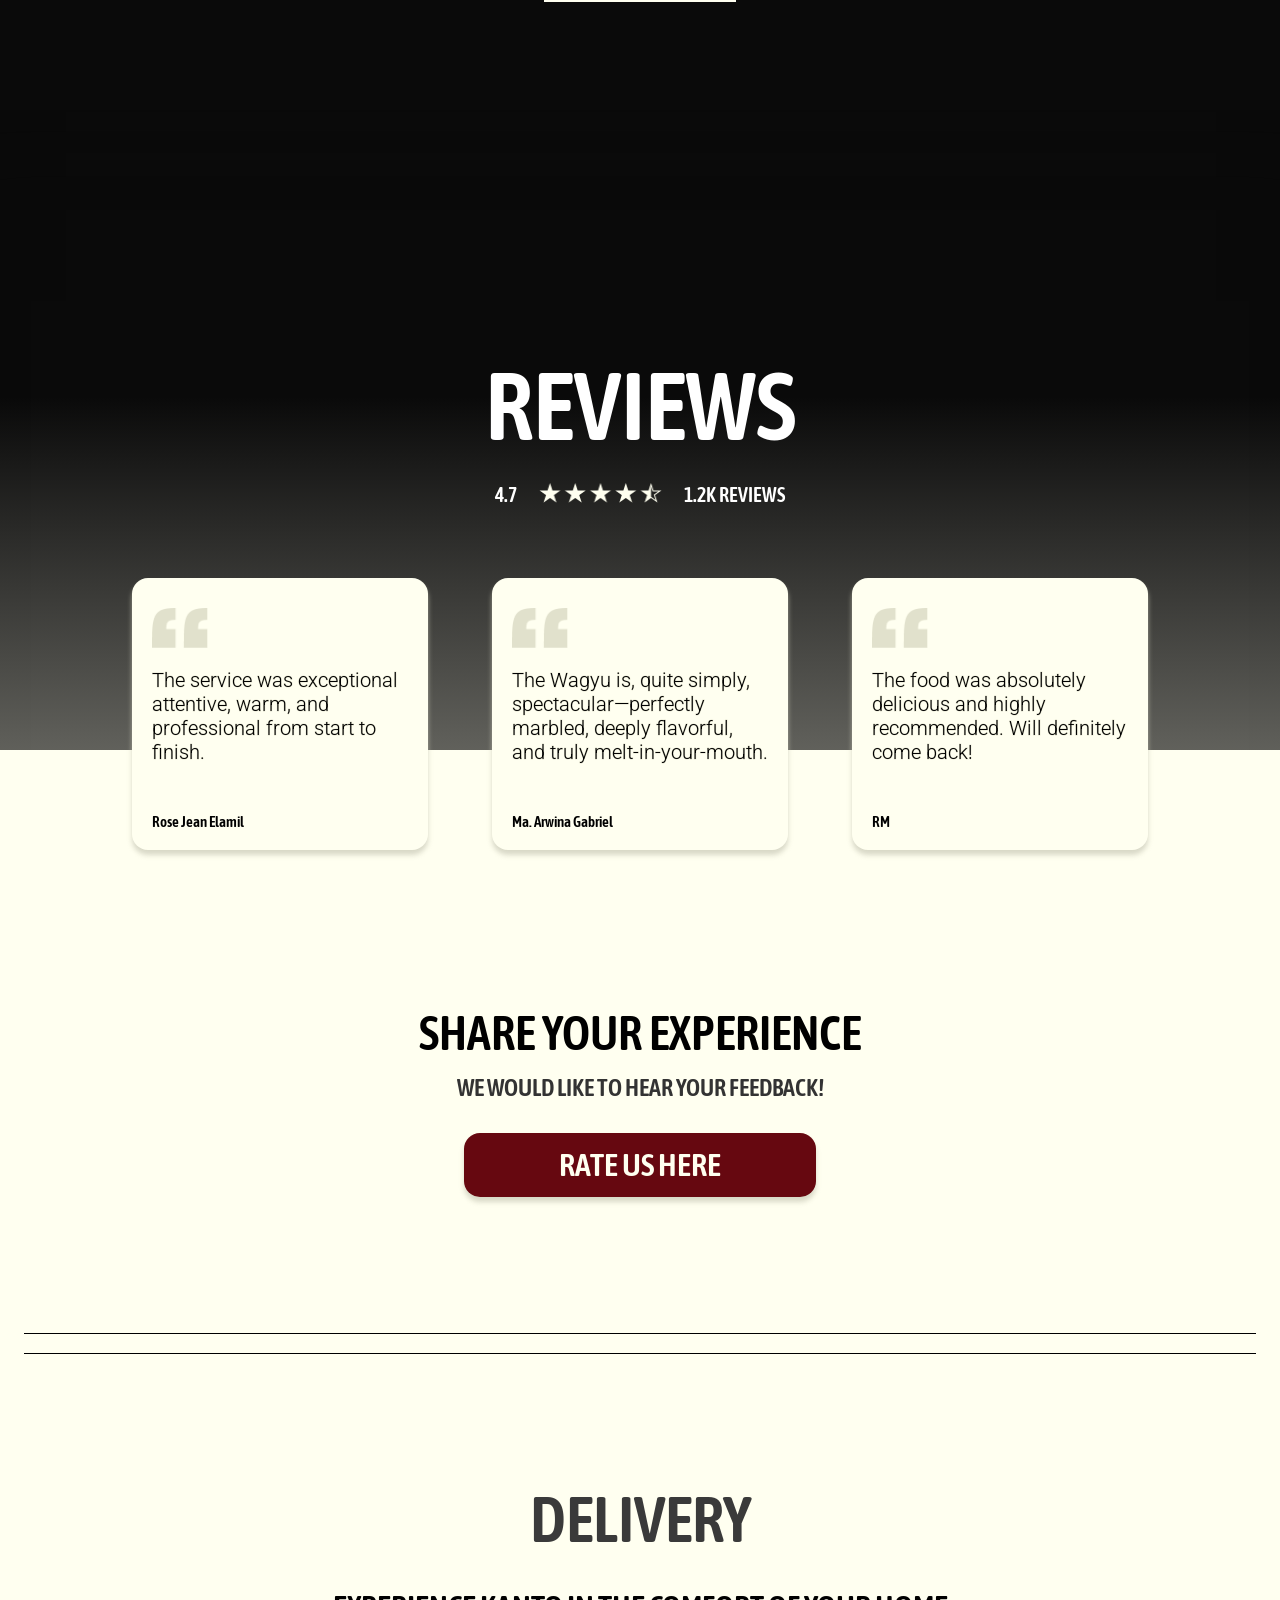
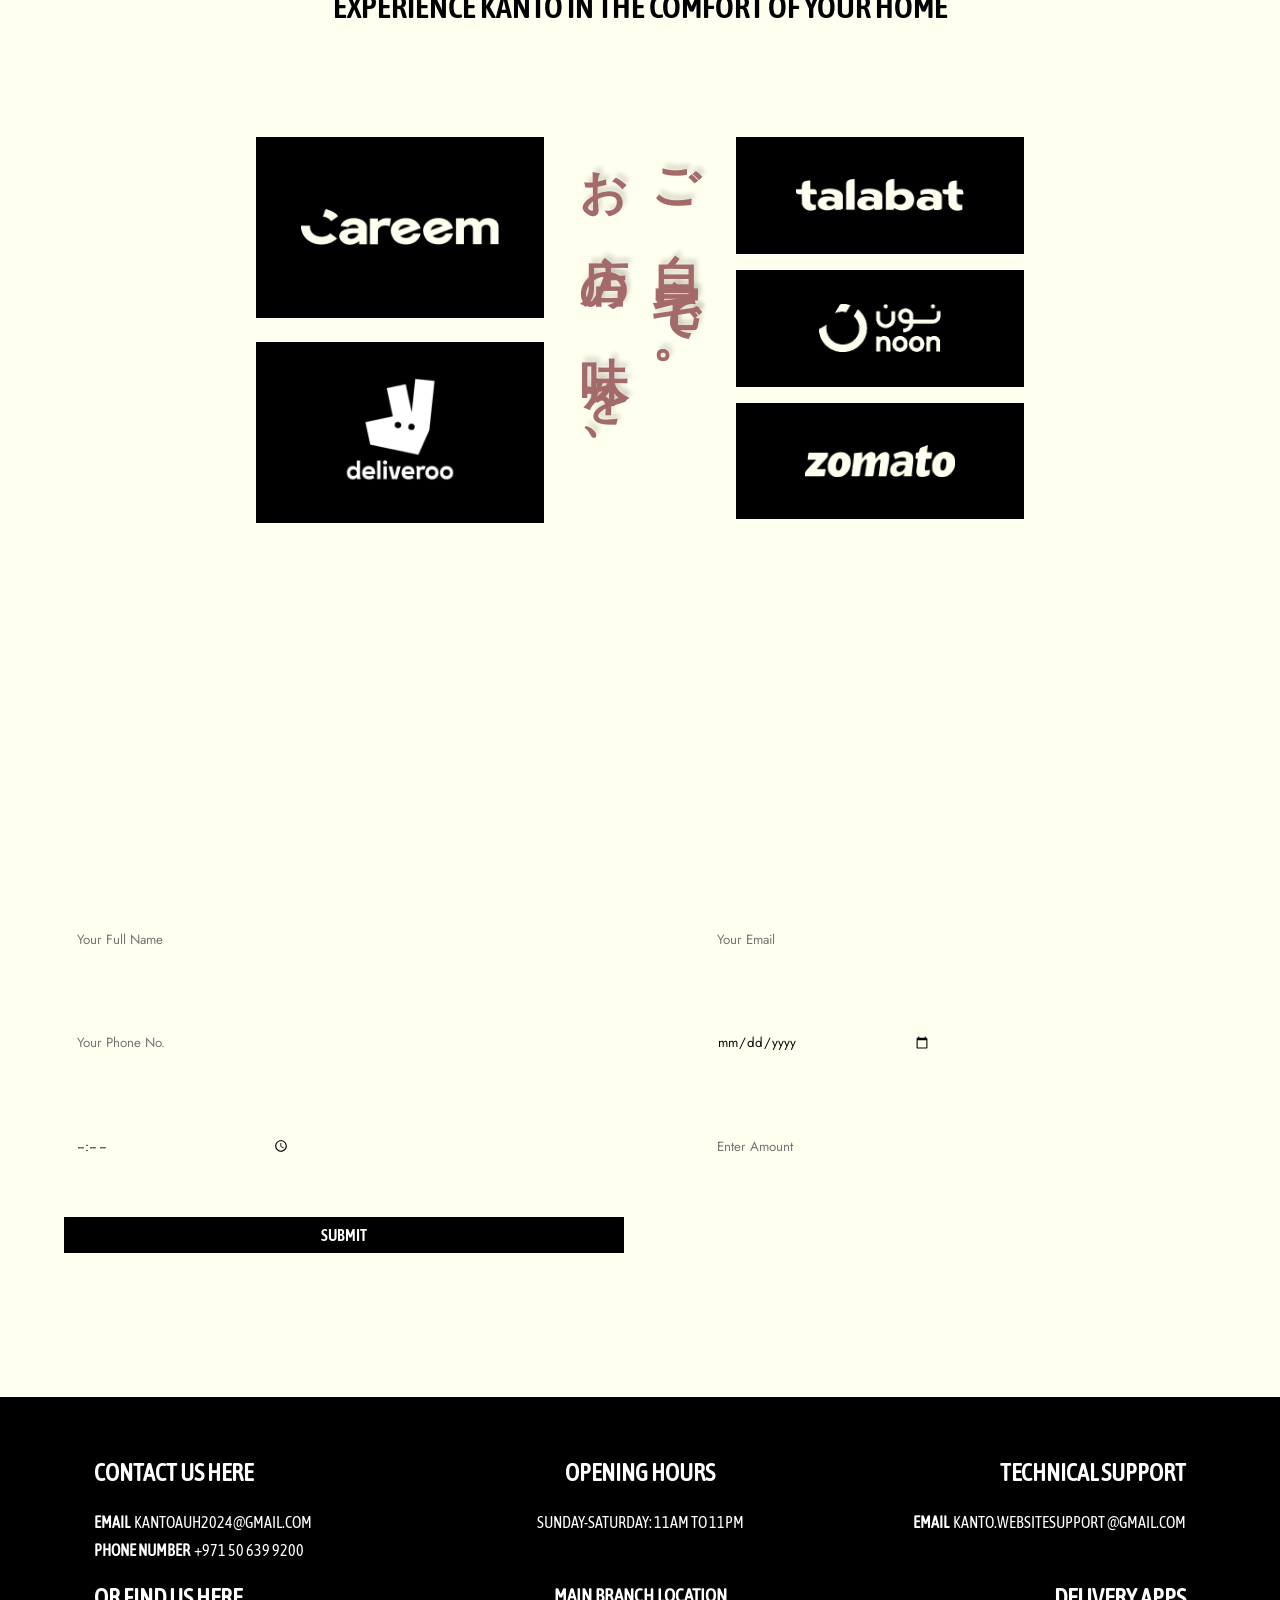
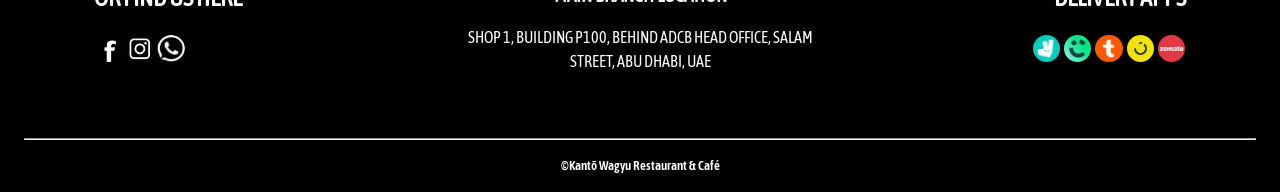
==== commit b2ed176b: "Fix Carousel Style and Responsiveness" ====
--- a/Website/index.html
+++ b/Website/index.html
@@ -87,21 +87,19 @@
                 <div class="promotion-offer">
                     <!-- Promotion overlay text -->
                     <div class="offers-text">
-                        <h2>UNLIMITED WAGYU</h2>
+                        <h2>UNLIMITED SUSHI</h2>
                         <div class="offer-details">
-                            <p>UNLI WAGYU</p>
-                            <p>8PCS SUSHI</p>
-                            <p>1 RAMEN</p>
+                            <p>UNLI SUSHI</p>
                         </div>
                     </div>
                     <!-- Responsive image showcase -->
                     <picture onclick="window.location.href = 'menu.html#promos';">
                         <source media="(min-width: 1280px)"
-                            srcset="website-media\Home\offers-carousel\unli-wagyu\unli-wagyu-desktop.png">
+                            srcset="website-media\Home\offers-carousel\unli-sushi\unli-sushi-desktop.png">
                         <source media="(min-width: 800px)"
-                            srcset="website-media\Home\offers-carousel\unli-wagyu\unli-wagyu-tablet.png">
+                            srcset="website-media\Home\offers-carousel\unli-sushi\unli-sushi-tablet.png">
                         <!-- Fallback Image -->
-                        <img src="website-media/Home/offers-carousel/unli-wagyu/unli-wagyu-mobile.png" alt=""
+                        <img src="website-media/Home/offers-carousel/unli-sushi/unli-sushi-mobile.png" alt=""
                             width="100%">
                     </picture>
                 </div>
@@ -111,25 +109,71 @@
                 <div class="promotion-offer">
                     <!-- Promotion overlay text -->
                     <div class="offers-text">
-                        <h2>UNLIMITED WAGYU</h2>
+                        <h2>BUY ONE—TAKE ONE: WAGYU CHEESE BURGER</h2>
                         <div class="offer-details">
-                            <p>UNLI WAGYU</p>
-                            <p>8PCS SUSHI</p>
-                            <p>1 RAMEN</p>
+                            <p>2 PCS WAGYU CHEESE BURGER</p>
+                            <p>1 SWEET POTATO FRIES</p>
+                            <p>1 VEGETABLES</p>
                         </div>
                     </div>
                     <!-- Responsive image showcase -->
                     <picture onclick="window.location.href = 'menu.html#promos';">
                         <source media="(min-width: 1280px)"
-                            srcset="website-media\Home\offers-carousel\unli-wagyu\unli-wagyu-desktop.png">
+                            srcset="website-media\Home\offers-carousel\cheeseburger\cheeseburger-desktop.png">
                         <source media="(min-width: 800px)"
-                            srcset="website-media\Home\offers-carousel\unli-wagyu\unli-wagyu-tablet.png">
+                            srcset="website-media\Home\offers-carousel\cheeseburger\cheeseburger-tablet.png">
                         <!-- Fallback Image -->
-                        <img src="website-media/Home/offers-carousel/unli-wagyu/unli-wagyu-mobile.png" alt=""
+                        <img src="website-media/Home/offers-carousel/cheeseburger/cheeseburger-mobile.png" alt=""
                             width="100%">
                     </picture>
                 </div>
                 <!-- End of Third Promotion Offer -->
+
+                <!-- Fourth Promotion Offer -->
+                <div class="promotion-offer">
+                    <!-- Promotion overlay text -->
+                    <div class="offers-text">
+                        <h2>UNLIMITED WINGS</h2>
+                        <div class="offer-details">
+                            <p>CHICKEN WINGS</p>
+                            <p>1 RAMEN</p>
+                            <p>2 RICE</p>
+                        </div>
+                    </div>
+                    <!-- Responsive image showcase -->
+                    <picture onclick="window.location.href = 'menu.html#promos';">
+                        <source media="(min-width: 1280px)"
+                            srcset="website-media\Home\offers-carousel\unli-wings\unli-wings-desktop.png">
+                        <source media="(min-width: 800px)"
+                            srcset="website-media\Home\offers-carousel\unli-wings\unli-wings-tablet.png">
+                        <!-- Fallback Image -->
+                        <img src="website-media/Home/offers-carousel/unli-wings/unli-wings-mobile.png" alt=""
+                            width="100%">
+                    </picture>
+                </div>
+                <!-- End of Fourth Promotion Offer -->
+
+                <!-- Fifth Promotion Offer -->
+                <div class="promotion-offer">
+                    <!-- Promotion overlay text -->
+                    <div class="offers-text">
+                        <h2>BUY ONE—TAKE ONE: SIZZLING WAGYU STEAK</h2>
+                        <div class="offer-details">
+                            <p>2 PCS SIZZLING WAGYU STEAK</p>
+                        </div>
+                    </div>
+                    <!-- Responsive image showcase -->
+                    <picture onclick="window.location.href = 'menu.html#promos';">
+                        <source media="(min-width: 1280px)"
+                            srcset="website-media\Home\offers-carousel\sizzling\sizzling-desktop.png">
+                        <source media="(min-width: 800px)"
+                            srcset="website-media\Home\offers-carousel\sizzling\sizzling-tablet.png">
+                        <!-- Fallback Image -->
+                        <img src="website-media/Home/offers-carousel/sizzling/sizzling-mobile.png" alt=""
+                            width="100%">
+                    </picture>
+                </div>
+                <!-- End of Fifth Promotion Offer -->
 
                 <!-- Arrow Controls for Offer Carousel -->
                 <a class="prev" onclick="plusSlides(-1)"><img src="website-media/Home/offers-carousel/left-arrow.png"
@@ -144,6 +188,8 @@
                 <span class="dot" onclick="currentSlide(1)"></span>
                 <span class="dot" onclick="currentSlide(2)"></span>
                 <span class="dot" onclick="currentSlide(3)"></span>
+                <span class="dot" onclick="currentSlide(4)"></span>
+                <span class="dot" onclick="currentSlide(5)"></span>
             </div>
 
             <!-- View General Menu Button -->
--- a/Website/style.css
+++ b/Website/style.css
@@ -164,7 +164,8 @@
 #home-pattern-bg .nav-bar.scrolled, #menu-bg .nav-bar.scrolled, .black-bg .nav-bar.scrolled {
     background-color: #000000d2;
     backdrop-filter: blur(10px);
-    box-shadow: 0px 10px 15px #fffff010;
+    border-bottom: 1.5px solid  #fffff021;
+    transition: 0.2s ease;
 }
 
 #support-body .nav-bar.scrolled, #directions-body .nav-bar.scrolled, #support-body .nav-links.open, #directions-body .nav-links.open, #support-body header.nav-open nav, #directions-body header.nav-open nav {
@@ -505,6 +506,8 @@
 .promotion-offer picture img, .promotion-offer picture source {
     animation: offersAnim 1s ease;
     max-width: 30em;
+    width: auto;
+    max-height: 60vh;
 }
 
 /* Slideshow container */
@@ -549,17 +552,20 @@
 
 .offer-details {
     display: flex;
-    gap: 2.5em;
+    gap: 1.5em;
+    margin: 0 2em;
     justify-content: center;
+    opacity: 0;
+    animation: carouselAnim 0.5s ease forwards;
+    animation-delay: 1.2s;
+}
+
+.offers-text h2 {
+    font-size: 2.3em;
+    margin: 0 0.3em 0.5em 0.3em;
+    opacity: 0;
     animation: carouselAnim 0.5s ease forwards;
     animation-delay: 1s;
-}
-
-.offers-text h2 {
-    font-size: 3em;
-    margin: 0 0.3em 0.5em 0.3em;
-    animation: carouselAnim 0.5s ease forwards;
-    animation-delay: 0.8s;
 }
 
 /* The dots/bullets/indicators */
@@ -579,7 +585,7 @@
 }
 
 @keyframes carouselAnim {
-    0% {opacity: 0; transform: translateX(-100px)} 
+    0% {opacity: 0; transform: translateX(-100px); display: none;} 
     100% {opacity: 1; transform: translateX(0px)}
 }
 
@@ -1512,13 +1518,18 @@
 
     /* ===== MAIN STYLING (HOME PAGE: PROMOTIONS)===== */
 
+    #promotions {
+        padding-bottom: 15em;
+    }
+
     .japanese-promotions-text {
         font-size: 4em;
         opacity: 0.5;
     }
 
     .promotion-offer picture img, .promotion-offer picture source {
-        max-width: 85%;
+        max-width: 90vw;
+
     }
 
     .offer-details {
@@ -1538,7 +1549,7 @@
     .prev, .next {
         cursor: pointer;
         position: absolute;
-        top: 50%;
+        top: 118%;
         margin-top: 0px;
     }
 
@@ -1547,11 +1558,11 @@
     }
 
     .next {
-        right: 0;
+        right: 43%;
     }
 
     .prev {
-        left: 0;
+        left: 43%;
     }
 
     #view-menu-btn {
@@ -2187,6 +2198,7 @@
         align-items: start;
         gap: 0.5em;
         padding-top: 1em;
+        margin: 0;
     }
 
     .offer-details p {
@@ -2223,7 +2235,7 @@
     }
 
     .prev, .next {
-        top: 113%;
+        top: 40%;
     }
 
     .prev:active, .next:active {
@@ -2237,11 +2249,11 @@
     }
 
     .next {
-        right: 46%;
+        right: 0;
     }
 
     .prev {
-        left: 46%;
+        left: 10%;
     }
 
     /* ===== MAIN STYLING (HOME PAGE: REVIEWS)===== */
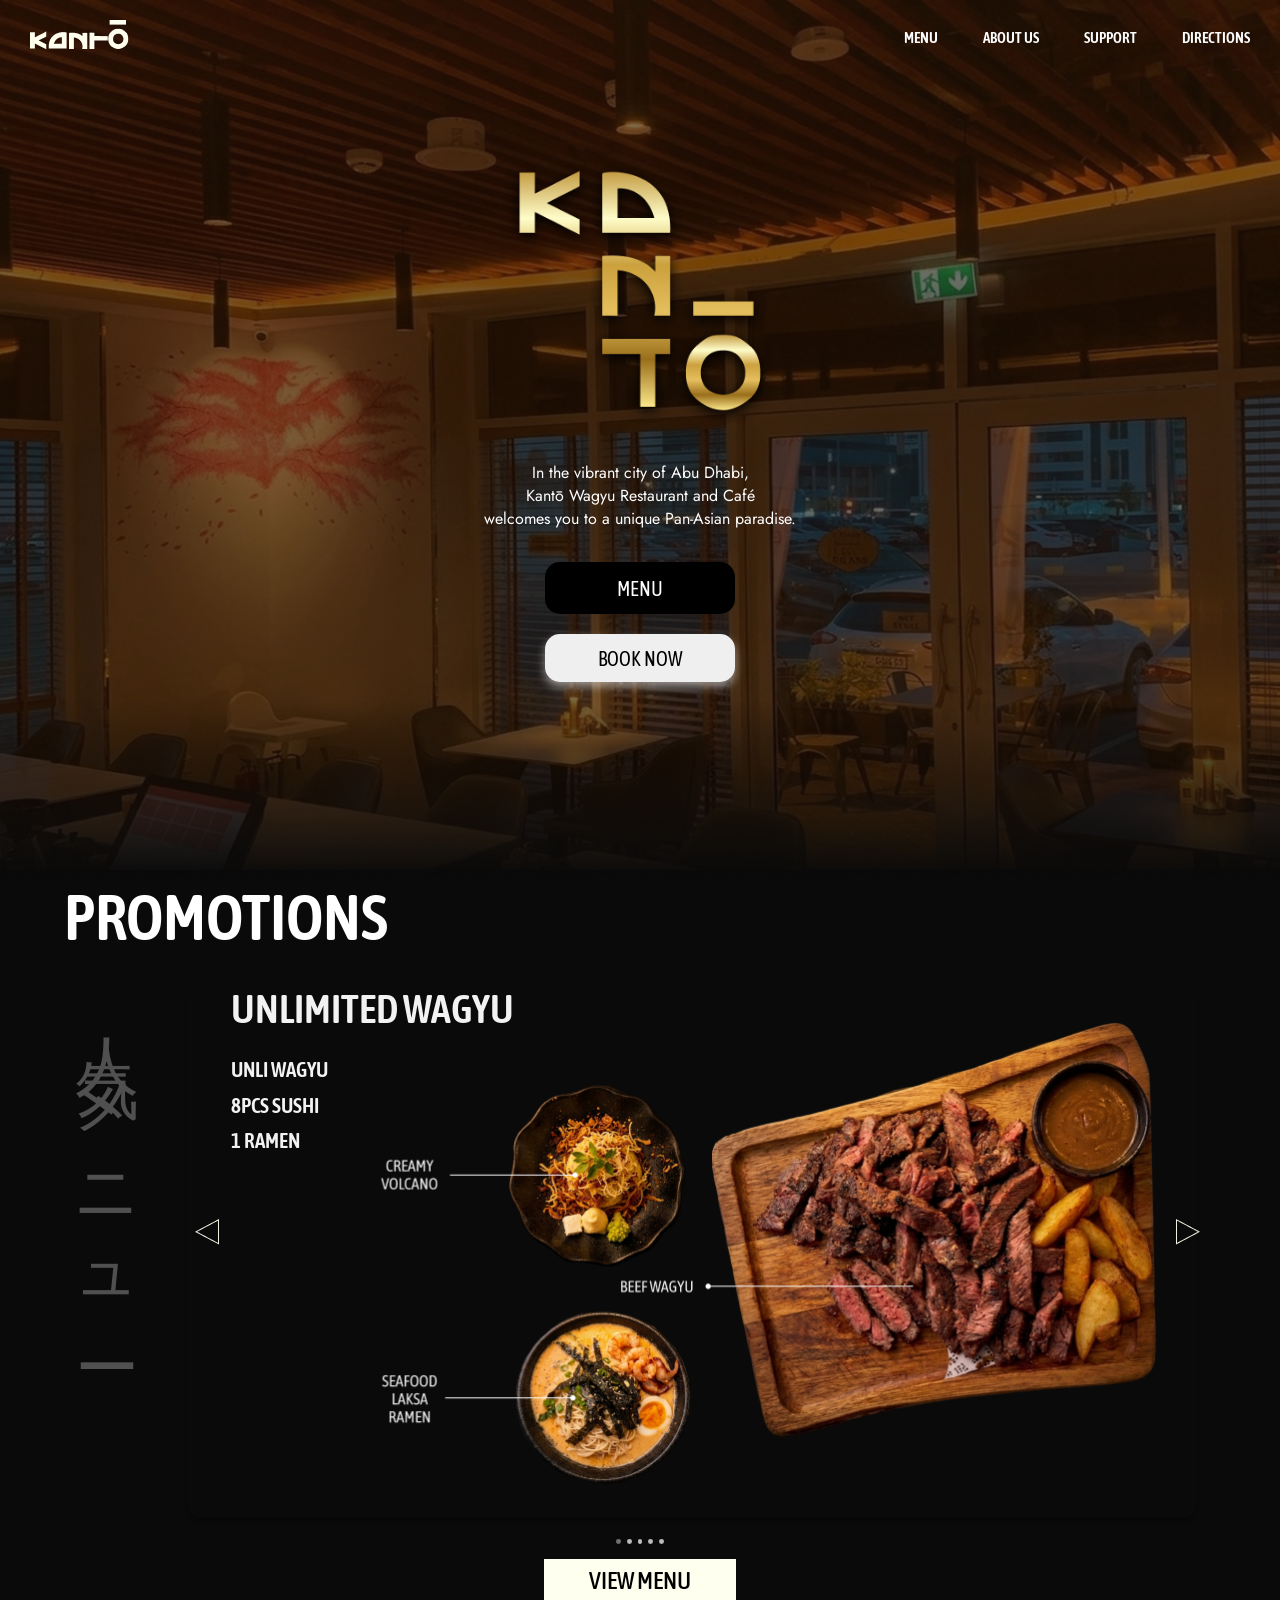
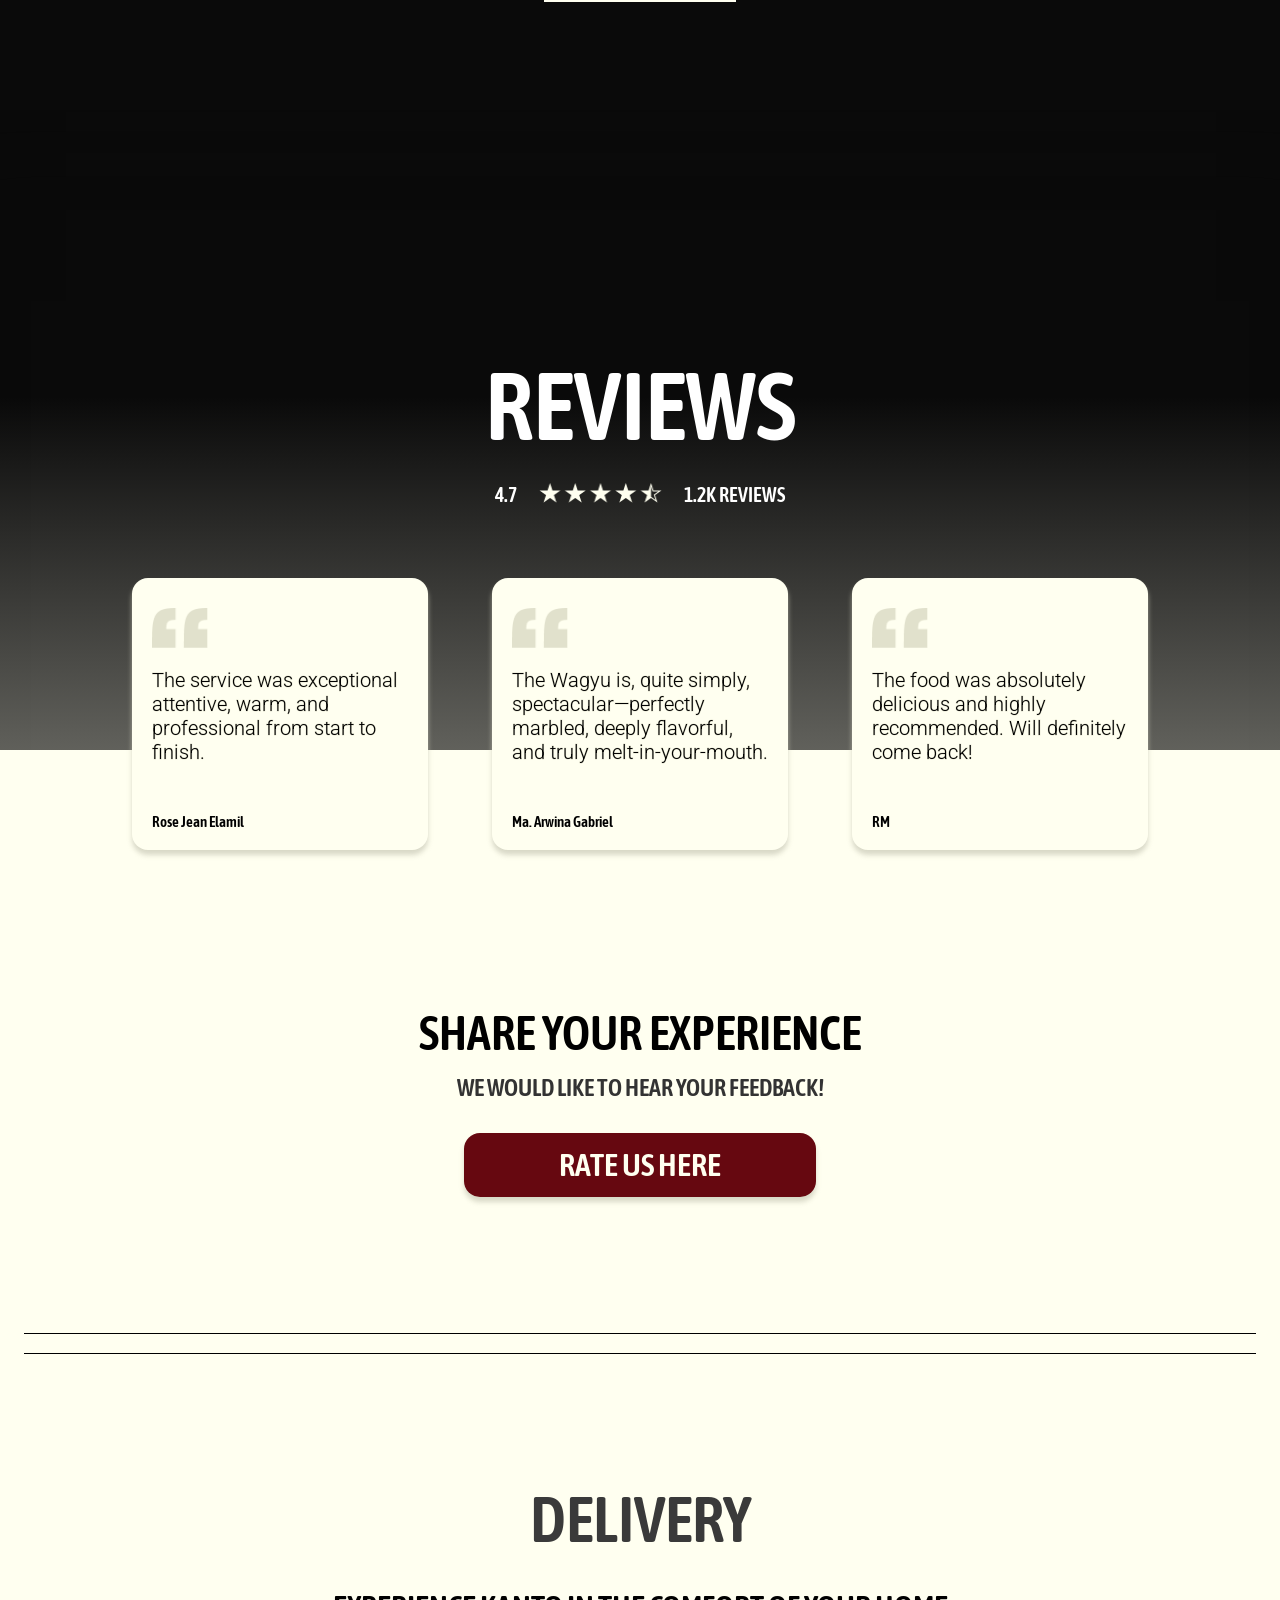
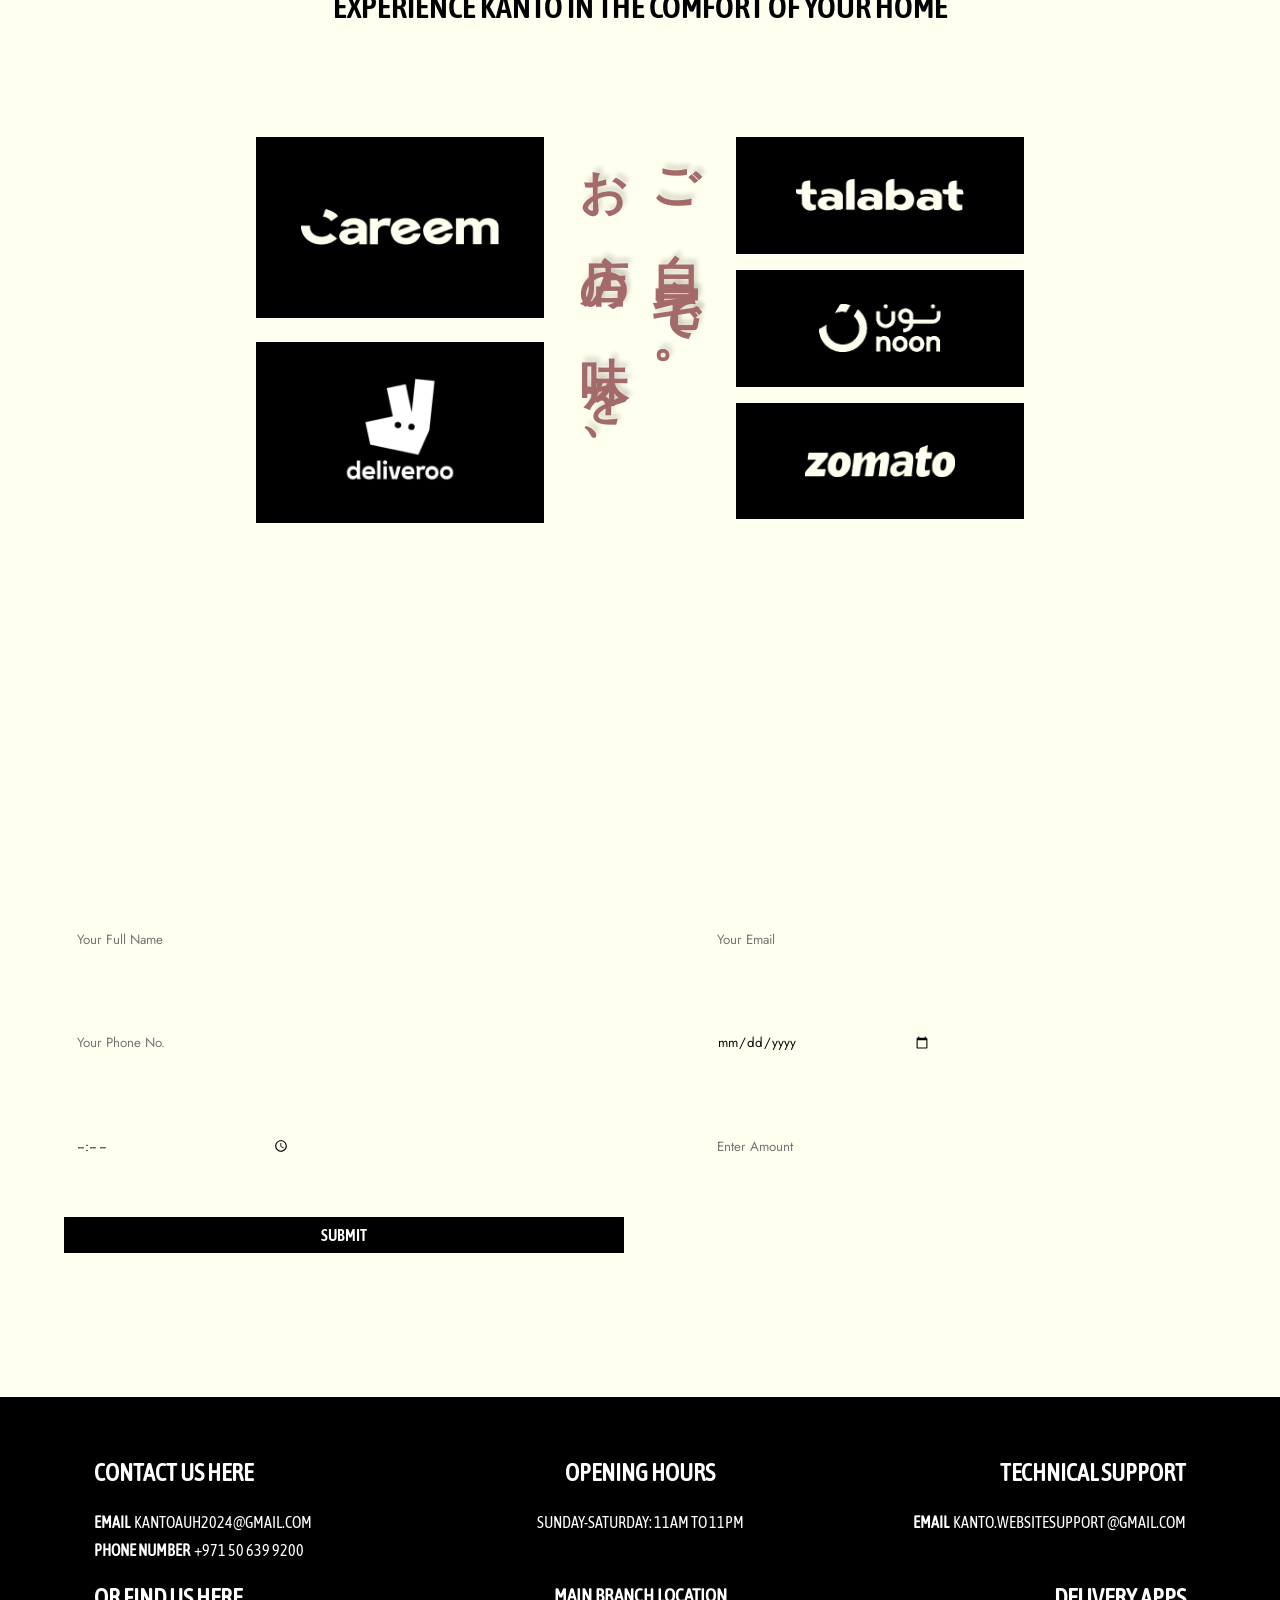
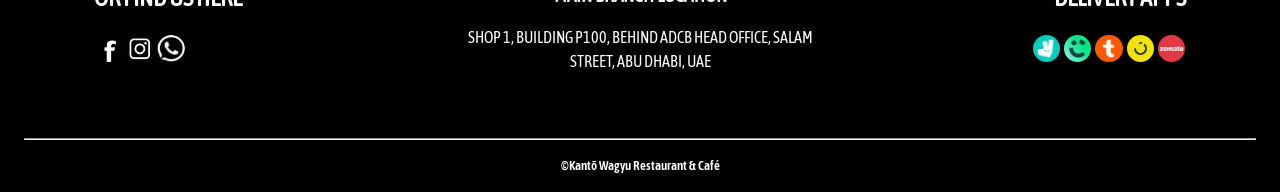
==== commit 4225919f: "Fix Book Now button in index" ====
--- a/Website/index.html
+++ b/Website/index.html
@@ -43,7 +43,7 @@
                 </span><span class="extra-header-text"> <br>welcomes you to a unique
                     Pan-Asian paradise.</span></p>
             <button id="menu-header-button" onclick="window.location.href = 'menu.html';">MENU</button>
-            <button id="book-header-button" onclick="window.location.href = 'home.html#book';">BOOK NOW</button>
+            <button id="book-header-button" onclick="window.location.href = '#book';">BOOK NOW</button>
         </div>
     </header>
 
